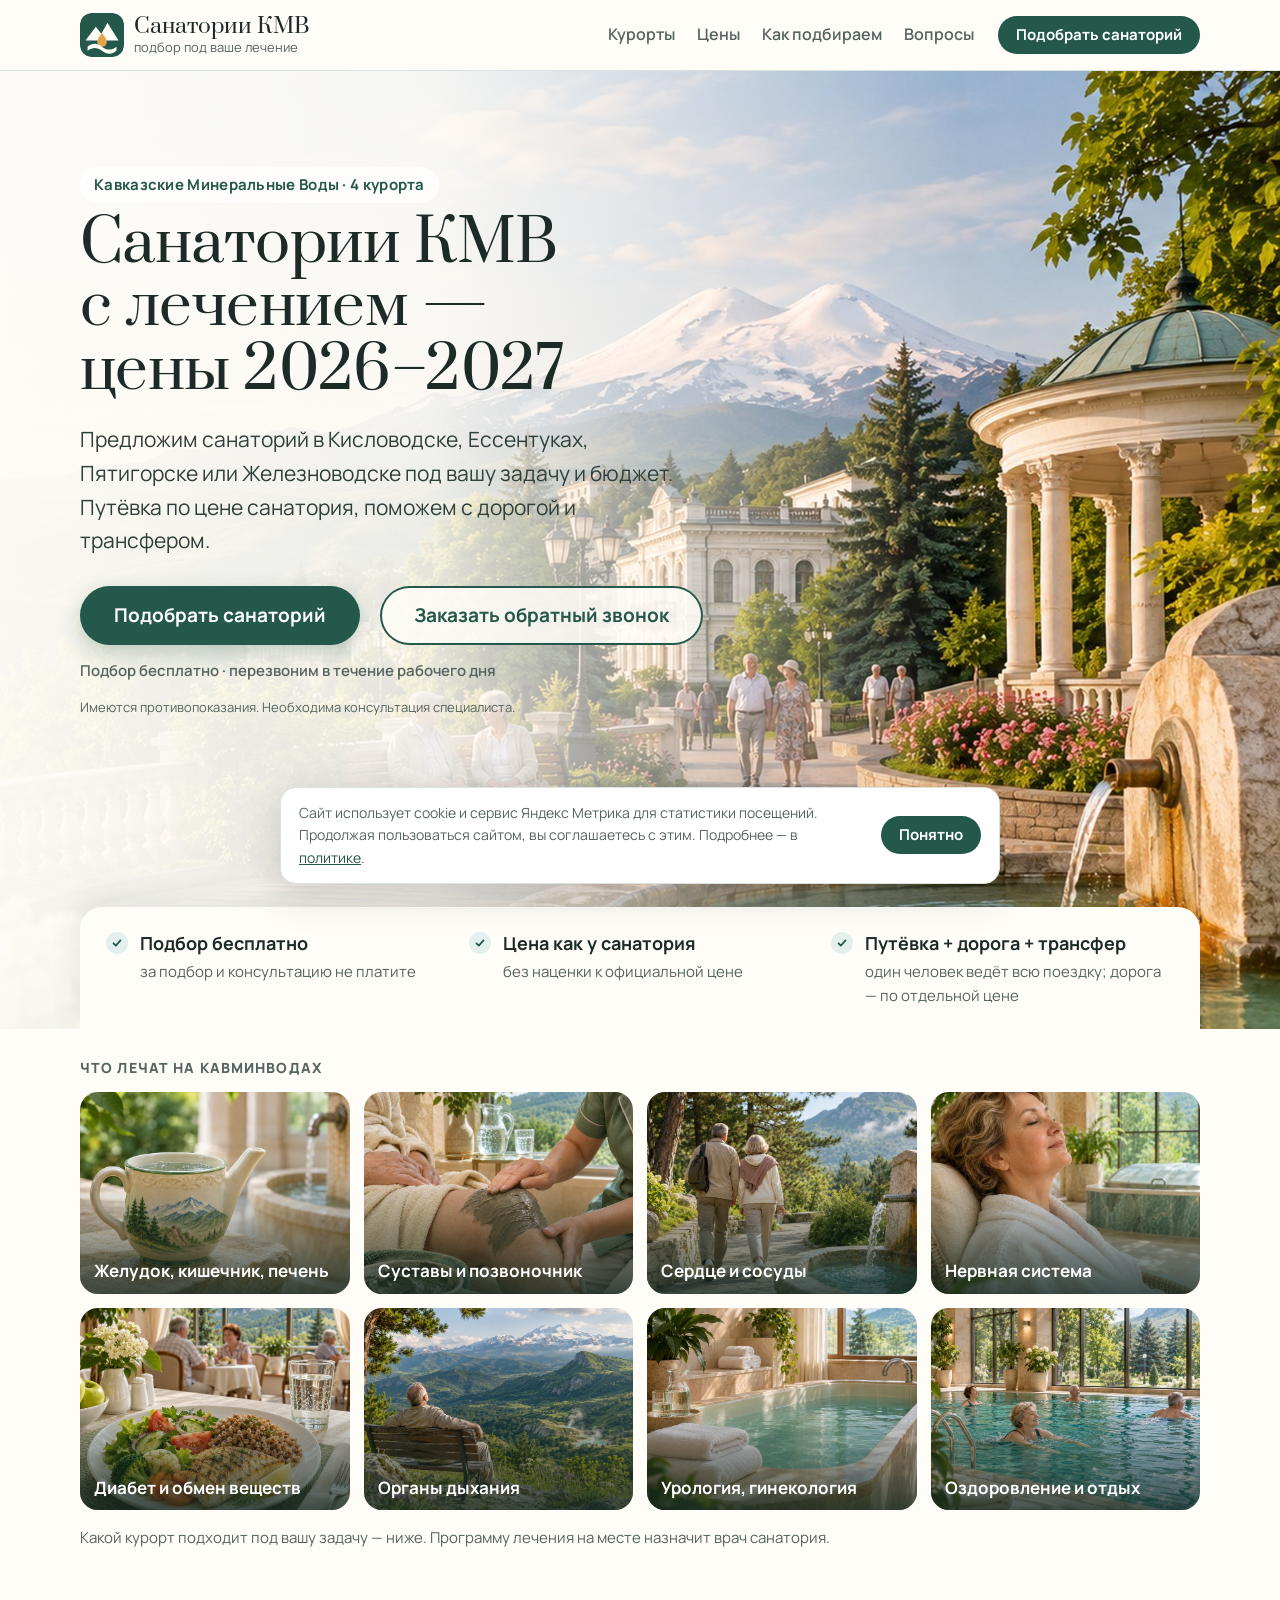
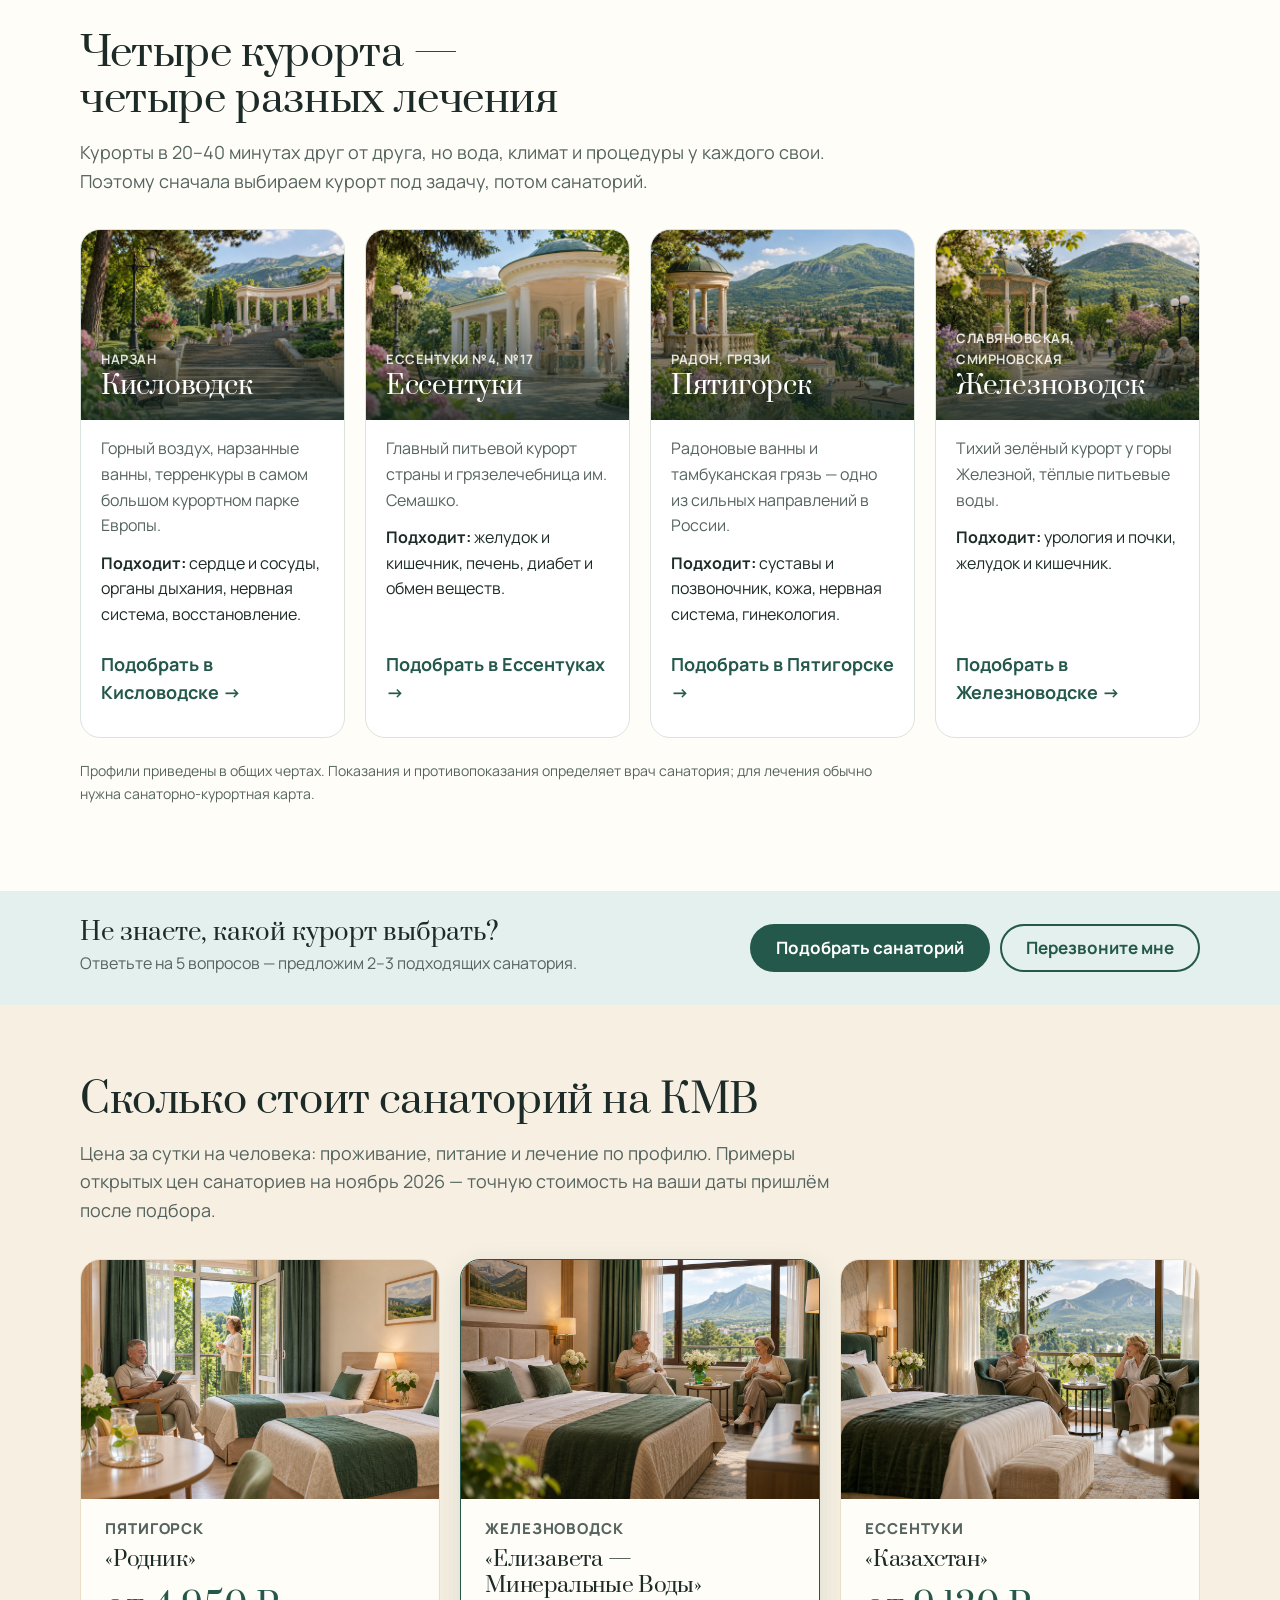
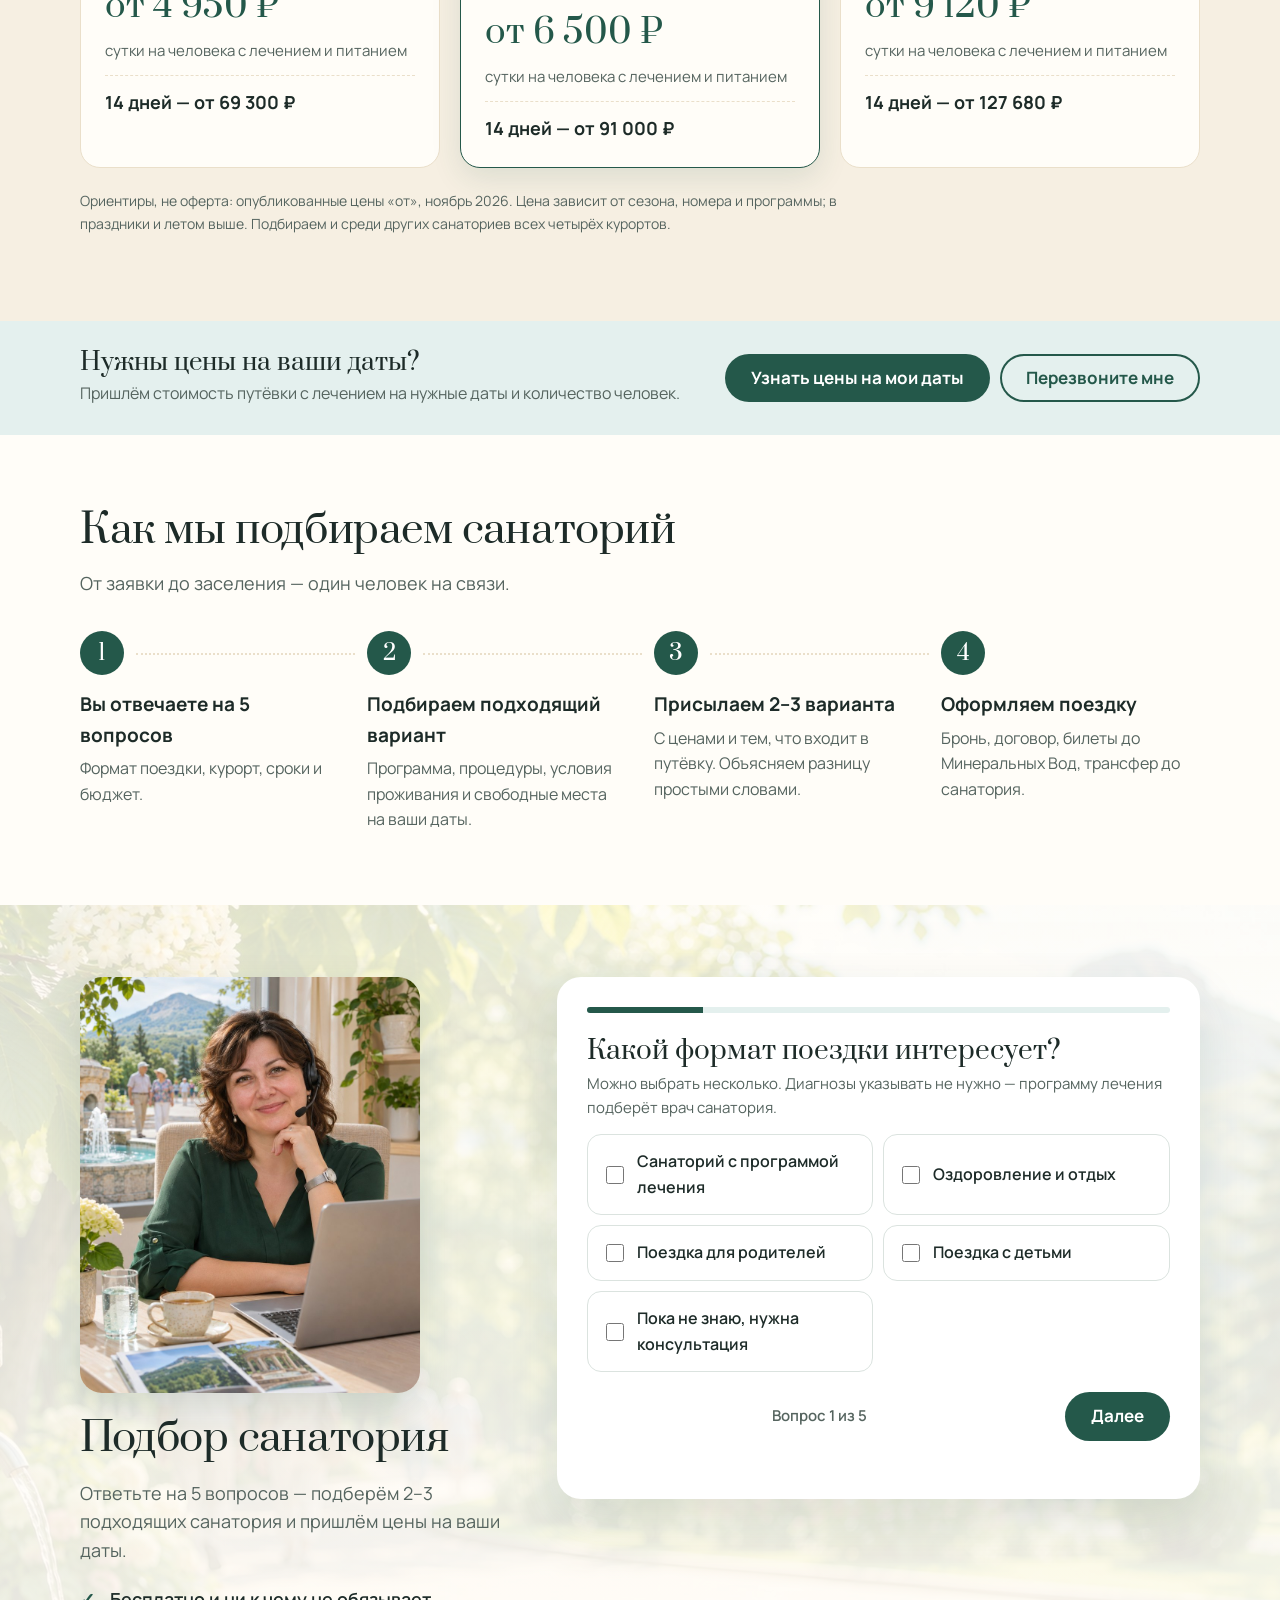
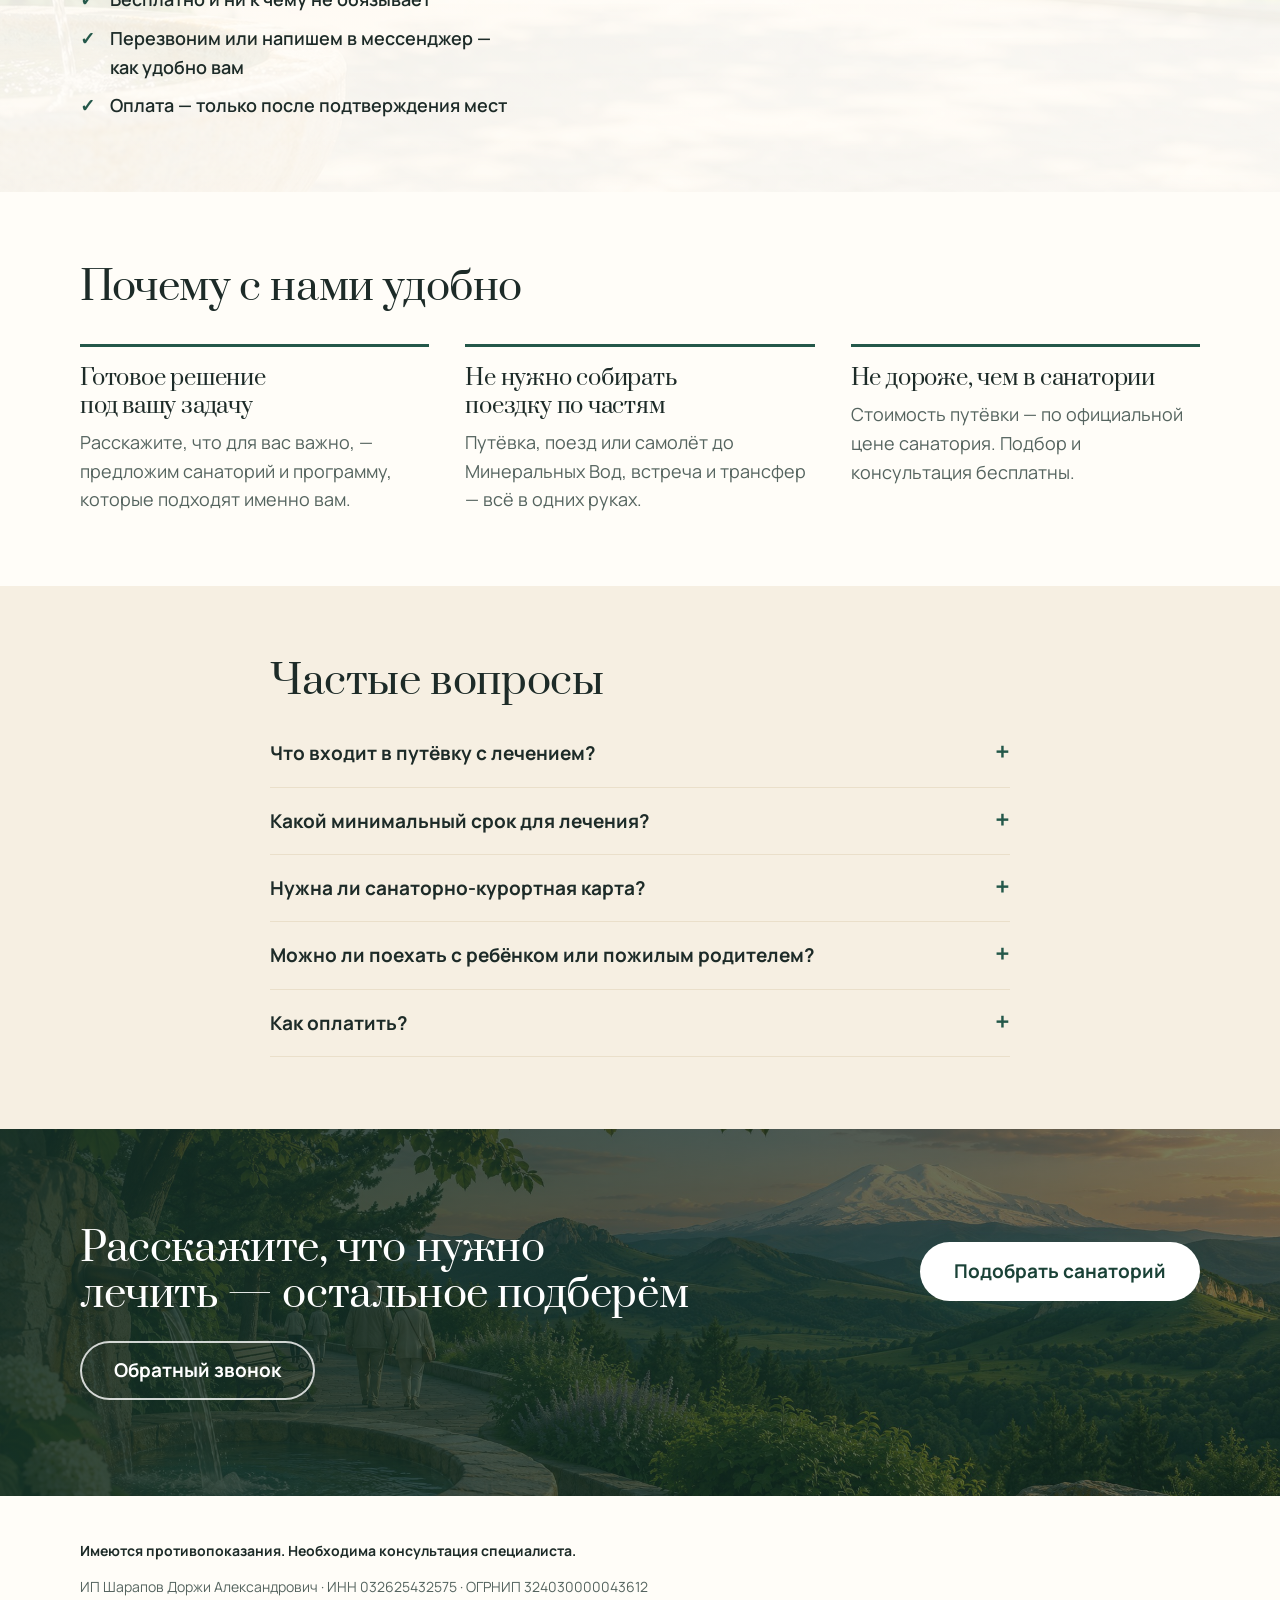
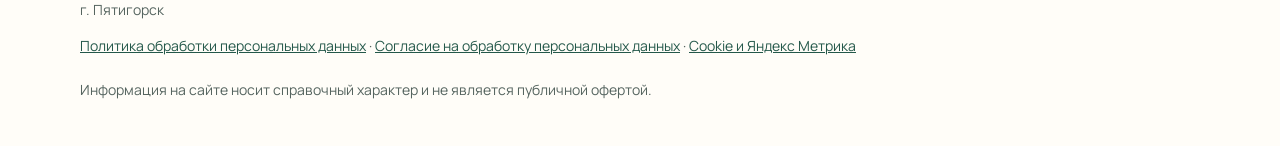
==== index.html @ c79c27c8 "Мобильный первый экран: кнопка видна без прокрутки Co-Authored-By: Claude Opus 5.5 <noreply@anthropi" ====
<!doctype html>
<html lang="ru">
<head>
<meta charset="utf-8">
<meta name="viewport" content="width=device-width,initial-scale=1,viewport-fit=cover">
<title>Санатории КМВ с лечением — цены 2026–2027 | санаториикмв.рф</title>
<meta name="description" content="Санатории Кавказских Минеральных Вод с лечением: Кисловодск, Ессентуки, Пятигорск, Железноводск. Цены 2026–2027, путёвка, дорога и трансфер. Подбор бесплатно.">
<link rel="canonical" href="https://санаториикмв.рф/">
<meta property="og:title" content="Санатории КМВ с лечением — цены 2026–2027">
<meta property="og:description" content="Кисловодск, Ессентуки, Пятигорск, Железноводск. Путёвка, дорога и трансфер.">
<meta property="og:image" content="/img/og.jpg">
<link rel="icon" href="/favicon.ico" sizes="any">
<link rel="icon" href="/brand/icon.svg" type="image/svg+xml">
<link rel="apple-touch-icon" href="/brand/apple-touch-icon.png">
<meta name="theme-color" content="#24584A">
<link rel="preconnect" href="https://fonts.googleapis.com">
<link rel="stylesheet" href="https://fonts.googleapis.com/css2?family=Prata&family=Manrope:wght@400;500;600;700;800&display=swap">
<link rel="stylesheet" href="/style.css?v=10">
</head>
<body data-g="g0">
<header class="top">
  <div class="wrap top-in">
    <a class="logo" href="/"><img src="/brand/icon.svg" alt="" width="44" height="44"><span><b>Санатории КМВ</b><small>подбор под ваше лечение</small></span></a>
    <nav><a href="#resorts">Курорты</a><a href="#prices">Цены</a><a href="#how">Как подбираем</a><a href="#faq">Вопросы</a></nav>
    <div class="top-cta">
            <a class="btn btn-sm" href="#quiz" data-goal="cta_header">Подобрать санаторий</a>
    </div>
  </div>
</header>

<section class="hero">
  <div class="hero-art" aria-hidden="true" style="--hd:url(/img/hero-kmv-desktop.jpg);--hm:url(/img/hero-kmv-mobile.jpg)"></div>
  <div class="wrap hero-in">
    <div class="hero-copy">
      <p class="kicker" id="heroKicker">Кавказские Минеральные Воды · 4 курорта</p>
      <h1 id="heroTitle">Санатории КМВ с лечением — цены 2026–2027</h1>
      <p class="lead" id="heroLead">Предложим санаторий в Кисловодске, Ессентуках, Пятигорске или Железноводске под вашу задачу и бюджет. Путёвка по цене санатория, поможем с дорогой и трансфером.</p>
      <div class="hero-actions">
        <a class="btn btn-lg" href="#quiz" data-goal="cta_hero">Подобрать санаторий</a>
        <button type="button" class="btn ghost btn-lg" data-callback data-goal="cb_hero">Заказать обратный звонок</button>
        <span class="hero-note">Подбор бесплатно · перезвоним в течение рабочего дня</span>
        <span class="hero-warn">Имеются противопоказания. Необходима консультация специалиста.</span>
      </div>
    </div>
    <ul class="promise">
      <li><b>Подбор бесплатно</b><span>за подбор и консультацию не платите</span></li>
      <li><b>Цена как у санатория</b><span>без наценки к официальной цене</span></li>
      <li><b>Путёвка + дорога + трансфер</b><span>один человек ведёт всю поездку; дорога — по отдельной цене</span></li>
    </ul>
  </div>
</section>

<section class="profiles">
  <div class="wrap">
    <p class="eyebrow">Что лечат на Кавминводах</p>
    <div class="tiles">
      <a href="#resorts" class="tile"><img src="/img/treat-gi.jpg" alt="" loading="lazy" width="800" height="800"><span>Желудок, кишечник, печень</span></a>
      <a href="#resorts" class="tile"><img src="/img/treat-joints.jpg" alt="" loading="lazy" width="800" height="800"><span>Суставы и позвоночник</span></a>
      <a href="#resorts" class="tile"><img src="/img/treat-heart.jpg" alt="" loading="lazy" width="800" height="800"><span>Сердце и сосуды</span></a>
      <a href="#resorts" class="tile"><img src="/img/treat-nerves.jpg" alt="" loading="lazy" width="800" height="800"><span>Нервная система</span></a>
      <a href="#resorts" class="tile"><img src="/img/treat-diabetes.jpg" alt="" loading="lazy" width="800" height="800"><span>Диабет и обмен веществ</span></a>
      <a href="#resorts" class="tile"><img src="/img/treat-breath.jpg" alt="" loading="lazy" width="800" height="800"><span>Органы дыхания</span></a>
      <a href="#resorts" class="tile"><img src="/img/treat-uro.jpg" alt="" loading="lazy" width="800" height="800"><span>Урология, гинекология</span></a>
      <a href="#resorts" class="tile"><img src="/img/treat-wellness.jpg" alt="" loading="lazy" width="800" height="800"><span>Оздоровление и отдых</span></a>
    </div>
    <p class="bridge">Какой курорт подходит под вашу задачу — ниже. Программу лечения на месте назначит врач санатория.</p>
  </div>
</section>

<section id="resorts" class="block">
  <div class="wrap">
    <div class="sec-head"><h2>Четыре курорта — четыре разных лечения</h2><p>Курорты в 20–40 минутах друг от друга, но вода, климат и процедуры у каждого свои. Поэтому сначала выбираем курорт под задачу, потом санаторий.</p></div>
    <div class="resorts">
      <article class="resort" data-g="g1">
        <div class="r-top" style="background-image:url(/img/resort-kislovodsk.jpg)"><span class="r-water">Нарзан</span><h3>Кисловодск</h3></div>
        <p>Горный воздух, нарзанные ванны, терренкуры в самом большом курортном парке Европы.</p>
        <p class="r-for"><b>Подходит:</b> сердце и сосуды, органы дыхания, нервная система, восстановление.</p>
        <a href="#quiz" data-resort="Кисловодск" class="r-link">Подобрать в Кисловодске →</a>
      </article>
      <article class="resort" data-g="g2">
        <div class="r-top" style="background-image:url(/img/resort-essentuki.jpg)"><span class="r-water">Ессентуки №4, №17</span><h3>Ессентуки</h3></div>
        <p>Главный питьевой курорт страны и грязелечебница им. Семашко.</p>
        <p class="r-for"><b>Подходит:</b> желудок и кишечник, печень, диабет и обмен веществ.</p>
        <a href="#quiz" data-resort="Ессентуки" class="r-link">Подобрать в Ессентуках →</a>
      </article>
      <article class="resort" data-g="g3">
        <div class="r-top" style="background-image:url(/img/resort-pyatigorsk.jpg)"><span class="r-water">Радон, грязи</span><h3>Пятигорск</h3></div>
        <p>Радоновые ванны и тамбуканская грязь — одно из сильных направлений в России.</p>
        <p class="r-for"><b>Подходит:</b> суставы и позвоночник, кожа, нервная система, гинекология.</p>
        <a href="#quiz" data-resort="Пятигорск" class="r-link">Подобрать в Пятигорске →</a>
      </article>
      <article class="resort" data-g="g3">
        <div class="r-top" style="background-image:url(/img/resort-zheleznovodsk.jpg)"><span class="r-water">Славяновская, Смирновская</span><h3>Железноводск</h3></div>
        <p>Тихий зелёный курорт у горы Железной, тёплые питьевые воды.</p>
        <p class="r-for"><b>Подходит:</b> урология и почки, желудок и кишечник.</p>
        <a href="#quiz" data-resort="Железноводск" class="r-link">Подобрать в Железноводске →</a>
      </article>
    </div>
    <p class="fine">Профили приведены в общих чертах. Показания и противопоказания определяет врач санатория; для лечения обычно нужна санаторно-курортная карта.</p>
  </div>
</section>

<section class="band"><div class="wrap band-in"><div><b>Не знаете, какой курорт выбрать?</b><span>Ответьте на 5 вопросов — предложим 2–3 подходящих санатория.</span></div><div class="band-btns"><a class="btn" href="#quiz" data-goal="cta_resorts">Подобрать санаторий</a><button type="button" class="btn ghost" data-callback data-goal="cta_resorts_cb">Перезвоните мне</button></div></div></section>

<section id="prices" class="block tint">
  <div class="wrap">
    <div class="sec-head"><h2>Сколько стоит санаторий на КМВ</h2><p>Цена за сутки на человека: проживание, питание и лечение по профилю. Примеры открытых цен санаториев на ноябрь 2026 — точную стоимость на ваши даты пришлём после подбора.</p></div>
    <div class="price-grid">
      <div class="price"><img src="/img/price-standard.jpg" alt="" loading="lazy" width="1200" height="800"><span class="p-cls">Пятигорск</span><h3>«Родник»</h3><b>от 4 950 ₽</b><span>сутки на человека с лечением и питанием</span><em>14 дней — от 69 300 ₽</em></div>
      <div class="price hl"><img src="/img/price-comfort.jpg" alt="" loading="lazy" width="1200" height="800"><span class="p-cls">Железноводск</span><h3>«Елизавета — Минеральные Воды»</h3><b>от 6 500 ₽</b><span>сутки на человека с лечением и питанием</span><em>14 дней — от 91 000 ₽</em></div>
      <div class="price"><img src="/img/price-premium.jpg" alt="" loading="lazy" width="1200" height="800"><span class="p-cls">Ессентуки</span><h3>«Казахстан»</h3><b>от 9 120 ₽</b><span>сутки на человека с лечением и питанием</span><em>14 дней — от 127 680 ₽</em></div>
    </div>
    <p class="fine">Ориентиры, не оферта: опубликованные цены «от», ноябрь 2026. Цена зависит от сезона, номера и программы; в праздники и летом выше. Подбираем и среди других санаториев всех четырёх курортов.</p>
  </div>
</section>

<section class="band"><div class="wrap band-in"><div><b>Нужны цены на ваши даты?</b><span>Пришлём стоимость путёвки с лечением на нужные даты и количество человек.</span></div><div class="band-btns"><a class="btn" href="#quiz" data-goal="cta_prices">Узнать цены на мои даты</a><button type="button" class="btn ghost" data-callback data-goal="cta_prices_cb">Перезвоните мне</button></div></div></section>

<section id="how" class="block">
  <div class="wrap">
    <div class="sec-head"><h2>Как мы подбираем санаторий</h2><p>От заявки до заселения — один человек на связи.</p></div>
    <ol class="steps">
      <li><b>Вы отвечаете на 5 вопросов</b><span>Формат поездки, курорт, сроки и бюджет.</span></li>
      <li><b>Подбираем подходящий вариант</b><span>Программа, процедуры, условия проживания и свободные места на ваши даты.</span></li>
      <li><b>Присылаем 2–3 варианта</b><span>С ценами и тем, что входит в путёвку. Объясняем разницу простыми словами.</span></li>
      <li><b>Оформляем поездку</b><span>Бронь, договор, билеты до Минеральных Вод, трансфер до санатория.</span></li>
    </ol>
  </div>
</section>

<section id="quiz" class="block quiz-sec">
  <div class="wrap quiz-wrap">
    <div class="quiz-aside">
      <img class="consult" src="/img/consultant.jpg" alt="" loading="lazy" width="900" height="1100">
      <h2>Подбор санатория</h2>
      <p>Ответьте на 5 вопросов — подберём 2–3 подходящих санатория и пришлём цены на ваши даты.</p>
      <ul class="aside-list">
        <li>Бесплатно и ни к чему не обязывает</li>
        <li>Перезвоним или напишем в мессенджер — как удобно вам</li>
        <li>Оплата — только после подтверждения мест</li>
      </ul>
    </div>
    <form id="q" novalidate>
      <div class="qbar"><span id="qbarFill"></span></div>
      <div class="qstep is-active" data-step="1">
        <p class="qtitle">Какой формат поездки интересует?</p>
        <p class="qhint">Можно выбрать несколько. Диагнозы указывать не нужно — программу лечения подберёт врач санатория.</p>
        <div class="opts">
          <label><input type="checkbox" name="profile" value="Санаторий с программой лечения">Санаторий с программой лечения</label>
          <label><input type="checkbox" name="profile" value="Оздоровление и отдых">Оздоровление и отдых</label>
          <label><input type="checkbox" name="profile" value="Поездка для родителей">Поездка для родителей</label>
          <label><input type="checkbox" name="profile" value="Поездка с детьми">Поездка с детьми</label>
          <label><input type="checkbox" name="profile" value="Нужна консультация">Пока не знаю, нужна консультация</label>
        </div>
      </div>
      <div class="qstep" data-step="2">
        <p class="qtitle">Есть пожелания по курорту?</p>
        <div class="opts">
          <label><input type="radio" name="resort" value="Кисловодск">Кисловодск</label>
          <label><input type="radio" name="resort" value="Ессентуки">Ессентуки</label>
          <label><input type="radio" name="resort" value="Пятигорск">Пятигорск</label>
          <label><input type="radio" name="resort" value="Железноводск">Железноводск</label>
          <label class="wide"><input type="radio" name="resort" value="Не важно">Не важно — подберите по лечению</label>
        </div>
      </div>
      <div class="qstep" data-step="3">
        <p class="qtitle">Когда и на сколько дней?</p>
        <div class="grid2">
          <label class="fld">Месяц заезда<select name="month" id="month">
            <option value="">Выберите</option><option>Декабрь 2026</option><option>Новый год</option><option>Январь 2027</option><option>Февраль 2027</option><option>Март 2027</option><option>Апрель 2027</option><option>Май 2027</option><option>Лето 2027</option><option>Пока не знаю</option></select></label>
          <label class="fld">Длительность<select name="nights" id="nights">
            <option value="">Выберите</option><option>7–9 дней</option><option>10–14 дней</option><option>15–21 день</option><option>Пока не знаю</option></select></label>
        </div>
      </div>
      <div class="qstep" data-step="4">
        <p class="qtitle">Кто едет и какой бюджет?</p>
        <div class="grid2">
          <label class="fld">Взрослых<input type="number" name="adults" id="adults" min="1" value="1" inputmode="numeric"></label>
          <label class="fld">Детей<input type="number" name="children" id="children" min="0" value="0" inputmode="numeric"></label>
        </div>
        <div class="opts">
          <label><input type="radio" name="age" value="до 55">Все до 55 лет</label>
          <label><input type="radio" name="age" value="55+">Есть путешественники 55+</label>
        </div>
        <label class="fld">Бюджет на одного за всю путёвку<select name="budget" id="budget">
          <option value="">Выберите</option><option>до 60 тыс. ₽</option><option>60–100 тыс. ₽</option><option>100–150 тыс. ₽</option><option>больше 150 тыс. ₽</option><option>Не знаю, подскажите</option></select></label>
        <label class="chk"><input type="checkbox" name="need_trip" id="need_trip" value="yes" checked><span>Нужна помощь с дорогой и трансфером</span></label>
      </div>
      <div class="qstep" data-step="5">
        <p class="qtitle">Куда прислать подбор?</p>
        <label class="fld">Как к вам обращаться<input name="name" id="name" autocomplete="name" required></label>
        <label class="fld">Телефон<input name="phone" id="phone" type="tel" autocomplete="tel" value="+7 " required></label>
        <p class="qhint">Как удобнее связаться</p>
        <div class="opts four">
          <label><input type="radio" name="channel" value="Перезвонить" checked>Перезвоните мне</label>
          <label><input type="radio" name="channel" value="WhatsApp">WhatsApp</label>
          <label><input type="radio" name="channel" value="Telegram">Telegram</label>
          <label><input type="radio" name="channel" value="MAX">MAX</label>
        </div>
        <label class="fld">Комментарий, если есть<textarea name="comment" id="comment" rows="2" placeholder="Пожелания, город отправления. Пожалуйста, не указывайте диагнозы"></textarea></label>
        <label class="chk"><input type="checkbox" name="privacy_consent" id="privacy_consent" value="yes" required><span>Согласен на обработку персональных данных на условиях <a href="/consent.html" target="_blank">согласия</a> и <a href="/privacy.html" target="_blank">политики</a></span></label>
      </div>
      <div class="qnav">
        <button type="button" class="btn ghost" id="back" hidden>Назад</button>
        <span class="prog" id="prog">Вопрос 1 из 5</span>
        <button type="button" class="btn" id="next">Далее</button>
        <button type="submit" class="btn" id="send" hidden>Получить подбор</button>
      </div>
      <p class="qstatus" id="qstatus" role="status"></p>
    </form>
    <div class="done" id="done" hidden>
      <h3>Спасибо, заявка принята</h3>
      <p>Подберём санатории и свяжемся с вами в течение рабочего дня.</p>
    </div>
  </div>
</section>

<section class="block">
  <div class="wrap">
    <div class="sec-head"><h2>Почему с нами удобно</h2></div>
    <div class="why">
      <div><h3>Готовое решение под вашу задачу</h3><p>Расскажите, что для вас важно, — предложим санаторий и программу, которые подходят именно вам.</p></div>
      <div><h3>Не нужно собирать поездку по частям</h3><p>Путёвка, поезд или самолёт до Минеральных Вод, встреча и трансфер — всё в одних руках.</p></div>
      <div><h3>Не дороже, чем в санатории</h3><p>Стоимость путёвки — по официальной цене санатория. Подбор и консультация бесплатны.</p></div>
    </div>
  </div>
</section>

<section id="faq" class="block tint">
  <div class="wrap narrow">
    <h2>Частые вопросы</h2>
    <details><summary>Что входит в путёвку с лечением?</summary><p>Обычно проживание, питание и лечение по профилю: консультации врача, процедуры, питьё минеральной воды. Набор процедур зависит от санатория и длительности — при подборе пришлём программу.</p></details>
    <details><summary>Какой минимальный срок для лечения?</summary><p>Врачи рекомендуют от 10–14 дней, чтобы курс дал эффект. Многие санатории продают путёвки с лечением от 7–10 дней.</p></details>
    <details><summary>Нужна ли санаторно-курортная карта?</summary><p>Как правило, да — её оформляют в поликлинике. Если карты нет, во многих санаториях можно пройти обследование на месте за доплату. Уточним под выбранный санаторий.</p></details>
    <details><summary>Можно ли поехать с ребёнком или пожилым родителем?</summary><p>Да. Подберём санаторий, где принимают детей нужного возраста или где удобно людям старшего возраста: лифт, лечение в одном корпусе, близко к парку.</p></details>
    <details><summary>Как оплатить?</summary><p>После выбора санатория подтверждаем места и присылаем договор и счёт. Оплата — только после подтверждения.</p></details>
  </div>
</section>

<section class="cta">
  <div class="wrap cta-in"><h2>Расскажите, что нужно лечить — остальное подберём</h2><a class="btn btn-lg light" href="#quiz" data-goal="cta_bottom">Подобрать санаторий</a><button type="button" class="btn btn-lg ghost-light" data-callback data-goal="cb_bottom">Обратный звонок</button></div>
</section>

<footer class="foot">
  <div class="wrap">
    <p class="warn">Имеются противопоказания. Необходима консультация специалиста.</p>
    <p id="legal">ИП Шарапов Доржи Александрович · ИНН 032625432575 · ОГРНИП 324030000043612<br>г. Пятигорск</p>
    <p><a href="/privacy.html">Политика обработки персональных данных</a> · <a href="/consent.html">Согласие на обработку персональных данных</a> · <a href="/privacy.html#cookie">Cookie и Яндекс Метрика</a></p>
    <p class="fine">Информация на сайте носит справочный характер и не является публичной офертой.</p>
  </div>
</footer>

<div class="cb" id="cb" hidden role="dialog" aria-modal="true" aria-labelledby="cbTitle">
  <form class="cb-box" id="cbForm" novalidate>
    <button type="button" class="cb-x" data-cb-close aria-label="Закрыть">×</button>
    <h3 id="cbTitle">Перезвоним и подберём санаторий</h3>
    <p class="qhint">Оставьте номер — менеджер перезвонит в течение рабочего дня.</p>
    <label class="fld">Как к вам обращаться<input name="name" id="cbName" autocomplete="name" required></label>
    <label class="fld">Телефон<input name="phone" id="cbPhone" type="tel" autocomplete="tel" value="+7 " required></label>
    <label class="fld">Удобное время<select name="time" id="cbTime"><option>Любое</option><option>Утром (9–12)</option><option>Днём (12–17)</option><option>Вечером (17–20)</option></select></label>
    <label class="chk"><input type="checkbox" name="privacy_consent" id="cbConsent" value="yes" required><span>Согласен на обработку персональных данных на условиях <a href="/consent.html" target="_blank">согласия</a> и <a href="/privacy.html" target="_blank">политики</a></span></label>
    <button type="submit" class="btn btn-lg" id="cbSend">Жду звонка</button>
    <p class="qstatus" id="cbStatus" role="status"></p>
    <div class="cb-done" id="cbDone" hidden><h3>Спасибо!</h3><p>Перезвоним в течение рабочего дня.</p></div>
  </form>
</div>
<div class="sticky" id="sticky"><a class="btn" href="#quiz" data-goal="cta_sticky">Подобрать санаторий</a><button type="button" class="btn ghost" data-callback data-goal="cb_sticky" aria-label="Заказать обратный звонок">Перезвоните</button></div>
<div class="ck" id="ck" hidden><p>Сайт использует cookie и сервис Яндекс Метрика для статистики посещений. Продолжая пользоваться сайтом, вы соглашаетесь с этим. Подробнее — в <a href="/privacy.html#cookie">политике</a>.</p><button type="button" class="btn btn-sm" id="ckOk">Понятно</button></div>
<script src="/config.js?v=10"></script>
<script src="/app.js?v=10"></script>
</body>
</html>
---- style.css ----
[hidden]{display:none!important}
/* Курортный парк: хвойно-зелёный, нарзанная вода, тёплый песчаник. Крупный текст для аудитории 50+. */
:root{
  --pine:#24584a; --pine-d:#1a4237; --water:#e4f0ee; --sand:#f6efe2; --sand-d:#eadfca;
  --ink:#1d2b28; --muted:#55645f; --line:#dbe3df; --sun:#e2a64a; --paper:#fffdf8;
  --display:"Prata",Georgia,"Times New Roman",serif; --body:"Manrope",-apple-system,"Segoe UI",Roboto,Arial,sans-serif;
  color-scheme:light;
}
*{box-sizing:border-box}html{scroll-behavior:smooth}
body{margin:0;background:var(--paper);color:var(--ink);font:18px/1.6 var(--body)}
.wrap{max-width:1160px;margin:0 auto;padding-left:max(20px,env(safe-area-inset-left,0px));padding-right:max(20px,env(safe-area-inset-right,0px))}
.narrow{max-width:780px}
h1,h2,h3{font-family:var(--display);font-weight:400;text-wrap:balance;letter-spacing:-.01em}
h1{font-size:clamp(34px,5.2vw,58px);line-height:1.1;margin:.15em 0 .35em}
h2{font-size:clamp(28px,3.6vw,40px);line-height:1.15;margin:0 0 .4em}
h3{font-size:22px;line-height:1.25;margin:0 0 .35em}
a{color:var(--pine)}
.btn{display:inline-flex;align-items:center;justify-content:center;background:var(--pine);color:#fff;border:0;border-radius:999px;padding:14px 26px;font:700 17px/1.2 var(--body);text-decoration:none;cursor:pointer;transition:background .15s,transform .15s}
.btn:hover{background:var(--pine-d)}.btn:active{transform:translateY(1px)}
.btn:focus-visible,a:focus-visible,input:focus-visible,select:focus-visible,textarea:focus-visible{outline:3px solid var(--sun);outline-offset:2px}
.btn-lg{padding:18px 34px;font-size:19px;box-shadow:0 8px 22px rgba(36,88,74,.28)}
.btn-sm{padding:10px 18px;font-size:15px}
.btn.ghost{background:transparent;color:var(--pine);box-shadow:inset 0 0 0 2px var(--pine)}
.btn.light{background:#fff;color:var(--pine-d)}
/* header */
.top{position:sticky;top:env(safe-area-inset-top,0px);background:rgba(255,253,248,.94);backdrop-filter:blur(8px);border-bottom:1px solid var(--line);z-index:20}
.top-in{display:flex;align-items:center;gap:24px;min-height:70px}
.logo{display:flex;align-items:center;gap:10px;text-decoration:none;color:var(--pine)}
.logo svg{width:40px;height:40px;flex:none}
.logo span{display:flex;flex-direction:column;line-height:1.15}.logo b{font-family:var(--display);font-weight:400;font-size:21px;color:var(--ink)}.logo small{font-size:13px;color:var(--muted)}
.top nav{display:flex;gap:22px;margin-left:auto}.top nav a{color:var(--muted);text-decoration:none;font-size:16px;font-weight:600}.top nav a:hover{color:var(--pine)}
.top-cta{display:flex;align-items:center;gap:16px}.top-phone{font-weight:800;color:var(--ink);text-decoration:none;white-space:nowrap}
/* hero */
.hero{position:relative;overflow:hidden;background:var(--sand);padding-block:72px 0}
.hero-art{position:absolute;inset:0;z-index:0}.hero-art svg{width:100%;height:100%;display:block}
.hero-in{position:relative;z-index:1;display:grid;gap:40px}
.hero-copy{max-width:720px;text-shadow:0 1px 0 rgba(255,255,255,.6)}
.kicker{display:inline-block;margin:0;padding:6px 14px;border-radius:999px;background:rgba(255,255,255,.75);color:var(--pine);font-weight:700;font-size:15px;letter-spacing:.02em}
.lead{font-size:21px;color:#2f3f3a;max-width:620px;margin:0 0 28px}
.hero-actions{display:flex;flex-wrap:wrap;align-items:center;gap:14px 20px}
.hero-note{font-size:15px;color:var(--muted);font-weight:600}
.promise{list-style:none;margin:0 0 -1px;padding:22px 26px;display:grid;grid-template-columns:repeat(3,1fr);gap:20px;background:var(--paper);border-radius:22px 22px 0 0;box-shadow:0 -6px 30px rgba(20,60,50,.10);margin-top:230px}
.promise li{display:flex;flex-direction:column;gap:2px;padding-left:34px;position:relative}
.promise li:before{content:"";position:absolute;left:0;top:3px;width:22px;height:22px;border-radius:50%;background:var(--water) url("data:image/svg+xml,%3Csvg xmlns='http://www.w3.org/2000/svg' viewBox='0 0 24 24'%3E%3Cpath d='M6 12.5l4 4 8-9' fill='none' stroke='%2324584a' stroke-width='3' stroke-linecap='round' stroke-linejoin='round'/%3E%3C/svg%3E") center/14px no-repeat}
.promise b{font-size:18px}.promise span{color:var(--muted);font-size:15px}
/* profiles */
.profiles{padding-block:28px 8px}
.eyebrow{margin:0 0 12px;font-size:14px;font-weight:800;letter-spacing:.08em;text-transform:uppercase;color:var(--muted)}
.chips{display:flex;flex-wrap:wrap;gap:10px}
.chips a{padding:10px 18px;border-radius:999px;background:var(--water);color:var(--pine-d);text-decoration:none;font-weight:600;font-size:16px;transition:background .15s}
.chips a:hover{background:#d3e7e3}
/* sections */
.block{padding-block:72px}.tint{background:var(--sand)}
.sec-head{max-width:760px;margin-bottom:34px}.sec-head p{color:var(--muted);margin:0}
.fine{color:var(--muted);font-size:14px;margin-top:22px;max-width:820px}
.resorts{display:grid;grid-template-columns:repeat(4,1fr);gap:20px}
.resort{background:#fff;border:1px solid var(--line);border-radius:20px;overflow:hidden;display:flex;flex-direction:column}
.resort p{margin:0 20px 12px;color:var(--muted);font-size:16px}.resort .r-for{color:var(--ink)}
.r-top{background:linear-gradient(160deg,var(--tone),color-mix(in srgb,var(--tone) 70%,#000));color:#fff;padding:22px 20px 18px;margin-bottom:16px;min-height:118px;display:flex;flex-direction:column;justify-content:flex-end}
.r-top h3{color:#fff;font-size:26px;margin:0}.r-water{font-size:13px;font-weight:700;letter-spacing:.04em;text-transform:uppercase;opacity:.85}
.r-link{margin:auto 20px 20px;font-weight:700;text-decoration:none}
.resort.is-match{border-color:var(--pine);box-shadow:0 0 0 2px var(--pine)}
.price-grid{display:grid;grid-template-columns:repeat(3,1fr);gap:20px}
.price{background:var(--paper);border:1px solid var(--sand-d);border-radius:20px;padding:24px;display:flex;flex-direction:column;gap:6px}
.price.hl{border-color:var(--pine);box-shadow:0 10px 30px rgba(36,88,74,.12)}
.price h3{margin:0;font-size:21px}.p-cls{font-size:13px;font-weight:800;letter-spacing:.06em;text-transform:uppercase;color:var(--muted)}
.price b{font-family:var(--display);font-weight:400;font-size:34px;color:var(--pine);font-variant-numeric:tabular-nums}
.price span{color:var(--muted);font-size:15px}.price em{font-style:normal;font-weight:700;margin-top:6px;padding-top:12px;border-top:1px dashed var(--sand-d)}
.steps{list-style:none;counter-reset:s;margin:0;padding:0;display:grid;grid-template-columns:repeat(4,1fr);gap:28px}
.steps li{counter-increment:s;display:flex;flex-direction:column;gap:6px;position:relative;padding-top:58px}
.steps li:before{content:counter(s);position:absolute;top:0;left:0;width:44px;height:44px;border-radius:50%;background:var(--pine);color:#fff;display:grid;place-items:center;font-family:var(--display);font-size:22px}
.steps li:not(:last-child):after{content:"";position:absolute;top:22px;left:56px;right:-16px;border-top:2px dotted var(--sand-d)}
.steps b{font-size:19px}.steps span{color:var(--muted);font-size:16px}
/* quiz */
.quiz-sec{background:linear-gradient(180deg,var(--water),var(--paper))}
.quiz-wrap{display:grid;grid-template-columns:.8fr 1.2fr;gap:48px;align-items:start}
.quiz-aside p{color:var(--muted)}
.aside-list{list-style:none;padding:0;margin:20px 0 0;display:grid;gap:10px}
.aside-list li{padding-left:30px;position:relative;font-weight:600}.aside-list li:before{content:"✓";position:absolute;left:0;color:var(--pine);font-weight:800}
form#q,.done{background:#fff;border-radius:24px;padding:30px;box-shadow:0 20px 50px rgba(20,60,50,.12);min-width:0}
.qbar{height:6px;border-radius:6px;background:var(--water);margin-bottom:22px;overflow:hidden}.qbar span{display:block;height:100%;width:20%;background:var(--pine);transition:width .3s}
.qstep{display:none}.qstep.is-active{display:block}
.qtitle{font-family:var(--display);font-size:26px;line-height:1.2;margin:0 0 6px}
.qhint{color:var(--muted);font-size:15px;margin:0 0 14px}
.opts{display:grid;grid-template-columns:1fr 1fr;gap:10px;margin-bottom:14px}.opts.four{grid-template-columns:repeat(4,1fr)}
.opts label{border:1.5px solid var(--line);border-radius:14px;padding:14px;display:flex;gap:10px;align-items:center;cursor:pointer;font-size:16px;font-weight:600;transition:border-color .15s,background .15s}
.opts label:hover{border-color:#b9cbc5}
.opts label:has(input:checked){border-color:var(--pine);background:var(--water)}
.opts .wide{grid-column:1/-1}
.opts input{accent-color:var(--pine);width:18px;height:18px;flex:none}
.fld{display:block;margin:0 0 14px;font-size:15px;font-weight:600;color:var(--muted)}
.fld input,.fld select,.fld textarea{display:block;width:100%;margin-top:6px;padding:14px;border:1.5px solid var(--line);border-radius:12px;font:500 17px var(--body);color:var(--ink);background:#fff}
.grid2{display:grid;grid-template-columns:1fr 1fr;gap:12px}
.chk{display:flex;gap:10px;align-items:flex-start;font-size:15px;margin:10px 0}.chk input{accent-color:var(--pine);width:18px;height:18px;margin-top:3px}
.qnav{display:flex;align-items:center;gap:12px;margin-top:20px}.prog{margin:0 auto;color:var(--muted);font-size:15px;font-weight:600}
.qstatus{color:#a3311f;min-height:1.2em;font-size:15px;margin:10px 0 0}.has-error input{border-color:#a3311f}
.done h3{font-size:28px}
/* why */
.why{display:grid;grid-template-columns:repeat(3,1fr);gap:36px}.why div{border-top:3px solid var(--pine);padding-top:18px}.why p{color:var(--muted);margin:0}
details{border-bottom:1px solid var(--sand-d);padding-block:18px}summary{cursor:pointer;font-weight:700;font-size:19px;list-style:none;display:flex;justify-content:space-between;gap:16px}
summary::-webkit-details-marker{display:none}summary:after{content:"+";color:var(--pine);font-size:26px;line-height:1}details[open] summary:after{content:"−"}
details p{color:var(--muted);margin:10px 0 0}
.cta{background:var(--pine);color:#fff;padding-block:64px}
.cta-in{display:flex;flex-wrap:wrap;align-items:center;justify-content:space-between;gap:24px}.cta h2{color:#fff;margin:0;max-width:640px}
.foot{padding-block:30px;color:var(--muted);font-size:14px;background:var(--paper)}
@media(max-width:980px){.resorts,.steps{grid-template-columns:1fr 1fr}.steps li:after{display:none}.quiz-wrap{grid-template-columns:1fr;gap:20px}.top nav{display:none}.top-cta{margin-left:auto}}
@media(max-width:720px){body{font-size:17px}.hero{padding-block:40px 0}.promise{grid-template-columns:1fr;margin-top:170px;gap:14px}.price-grid,.why{grid-template-columns:1fr}.opts.four{grid-template-columns:1fr 1fr}.logo small{display:none}.top-phone{display:none}form#q,.done{padding:22px}}
@media(max-width:480px){.resorts,.steps,.opts,.grid2{grid-template-columns:1fr}.btn-lg{width:100%}}
@media(prefers-reduced-motion:reduce){html{scroll-behavior:auto}*{transition:none!important}}

/* ===== Фото (images-v1) ===== */
.logo img{width:44px;height:44px;border-radius:12px;flex:none}
.hero{background:#2a4f45}
.hero-art{background:url(/img/hero-kmv-desktop.jpg) center right/cover no-repeat}
.hero-art:after{content:"";position:absolute;inset:0;background:linear-gradient(90deg,rgba(255,253,248,.96) 0%,rgba(255,253,248,.88) 34%,rgba(255,253,248,.35) 58%,rgba(255,253,248,0) 75%)}
body[data-g="g1"] .hero-art{background-image:url(/img/hero-kislovodsk-desktop.jpg)}
body[data-g="g2"] .hero-art{background-image:url(/img/hero-essentuki-desktop.jpg)}
.hero{padding-block:96px 0}.hero-copy{text-shadow:none}
.promise{margin-top:150px}
.tiles{display:grid;grid-template-columns:repeat(4,1fr);gap:14px}
.tile{position:relative;display:block;border-radius:18px;overflow:hidden;aspect-ratio:4/3;max-width:100%;text-decoration:none}
.tile img{width:100%;height:100%;object-fit:cover;display:block;transition:transform .4s}
.tile:after{content:"";position:absolute;inset:0;background:linear-gradient(180deg,rgba(0,0,0,0) 45%,rgba(18,40,34,.78))}
.tile span{position:absolute;left:14px;right:14px;bottom:12px;z-index:1;color:#fff;font-weight:700;font-size:17px;line-height:1.25}
.tile:hover img{transform:scale(1.04)}
.r-top{position:relative;background-size:cover;background-position:center;min-height:190px}
.r-top:before{content:"";position:absolute;inset:0;background:linear-gradient(180deg,rgba(0,0,0,0) 30%,rgba(16,36,30,.8))}
.r-top>*{position:relative}
.price{padding:0 0 24px;overflow:hidden}.price>*:not(img){margin-inline:24px}
.price img{width:100%;aspect-ratio:3/2;object-fit:cover;display:block;margin-bottom:12px}
.consult{width:100%;max-width:340px;aspect-ratio:9/11;object-fit:cover;border-radius:22px;display:block;margin-bottom:22px;box-shadow:0 16px 40px rgba(20,60,50,.15)}
.quiz-sec{background:linear-gradient(rgba(255,253,248,.82),rgba(255,253,248,.92)),url(/img/quiz-bg.jpg) center/cover}
.cta{background:linear-gradient(90deg,rgba(20,48,40,.88),rgba(20,48,40,.55)),url(/img/cta-bg.jpg) center/cover;padding-block:96px}
@media(max-width:980px){.tiles{grid-template-columns:repeat(2,1fr)}.consult{max-width:260px}}
@media(max-width:720px){
  .hero{padding-block:0}
  .hero-art{position:relative;height:300px;background-image:url(/img/hero-kmv-mobile.jpg);background-position:center 30%}
  body[data-g="g1"] .hero-art{background-image:url(/img/hero-kislovodsk-mobile.jpg)}
  body[data-g="g2"] .hero-art{background-image:url(/img/hero-essentuki-mobile.jpg)}
  .hero-art:after{background:linear-gradient(180deg,rgba(255,253,248,0) 55%,var(--paper))}
  .hero{background:var(--paper)}.hero-in{padding-top:8px}
  .promise{margin-top:28px;border-radius:18px;box-shadow:none;border:1px solid var(--line);margin-bottom:8px}
}

/* Обратный звонок */
.btn.ghost-light{background:transparent;color:#fff;box-shadow:inset 0 0 0 2px rgba(255,255,255,.8)}
.hero-actions .btn.ghost{background:rgba(255,253,248,.85)}
.cb{position:fixed;inset:0;z-index:50;background:rgba(16,36,30,.55);display:grid;place-items:center;padding:max(16px,env(safe-area-inset-top,0px)) max(16px,env(safe-area-inset-right,0px)) max(16px,env(safe-area-inset-bottom,0px)) max(16px,env(safe-area-inset-left,0px))}
.cb-box{position:relative;background:#fff;border-radius:24px;padding:30px;width:100%;max-width:440px;box-shadow:0 30px 70px rgba(0,0,0,.25)}
.cb-box h3{font-size:26px;margin:0 0 6px}.cb-box .btn{width:100%;margin-top:6px}
.cb-x{position:absolute;top:10px;right:14px;border:0;background:none;font-size:32px;line-height:1;color:var(--muted);cursor:pointer}

/* Юридические элементы */
.hero-warn{flex-basis:100%;font-size:13px;color:var(--muted)}
.warn{font-weight:700;color:var(--ink)}
.ck{position:fixed;left:max(16px,env(safe-area-inset-left,0px));right:max(16px,env(safe-area-inset-right,0px));bottom:calc(16px + env(safe-area-inset-bottom,0px));z-index:60;max-width:720px;margin:0 auto;background:#fff;border:1px solid var(--line);border-radius:16px;box-shadow:0 12px 40px rgba(0,0,0,.15);padding:14px 18px;display:flex;gap:16px;align-items:center}
.ck p{margin:0;font-size:14px;color:var(--muted)}
@media(max-width:560px){.ck{flex-direction:column;align-items:stretch}}
.doc{max-width:820px;margin:0 auto;padding-block:48px}.doc h1{font-size:34px}.doc h2{font-size:24px;margin-top:1.4em}.doc p,.doc li{color:#33433f}

/* Мобильная доводка */
.r-link{padding-block:10px;display:inline-block}
@media(max-width:720px){
  .consult{width:88px;height:88px;aspect-ratio:auto;border-radius:50%;object-position:50% 20%;margin-bottom:14px;box-shadow:none}
  .price img{aspect-ratio:16/9}
  .r-top{min-height:150px}
  .steps{gap:22px}.steps li{padding-top:0;padding-left:58px;min-height:44px}.steps li:before{top:0}
  .top-in .btn-sm{padding:9px 14px;font-size:14px}
  .logo b{font-size:19px}
}
.price img,.consult,.tile img{height:auto}
.tile img{height:100%}
@media(max-width:720px){.consult{height:88px}}
.opts{grid-template-columns:repeat(2,minmax(0,1fr))}.opts.four{grid-template-columns:repeat(4,minmax(0,1fr))}.opts label{min-width:0;overflow-wrap:anywhere}
@media(max-width:720px){.opts.four{grid-template-columns:repeat(2,minmax(0,1fr))}.opts label{padding:12px 10px;font-size:15px;gap:8px}}
@media(max-width:480px){.opts{grid-template-columns:minmax(0,1fr)}.opts.four{grid-template-columns:repeat(2,minmax(0,1fr))}}

/* Связки и дополнительные CTA */
.bridge{margin:16px 0 0;color:var(--muted);font-size:15px}
.band{background:var(--water);padding-block:28px}
.band-in{display:flex;flex-wrap:wrap;align-items:center;justify-content:space-between;gap:16px 28px}
.band-in b{display:block;font-family:var(--display);font-weight:400;font-size:24px;line-height:1.2}
.band-in span{color:var(--muted);font-size:16px}
.band-btns{display:flex;flex-wrap:wrap;gap:10px}
.sticky{display:none}
@media(max-width:720px){
  .band-btns{width:100%}.band-btns .btn{flex:1 1 auto}
  .sticky{display:flex;gap:8px;position:fixed;left:0;right:0;bottom:0;z-index:40;padding:10px max(12px,env(safe-area-inset-right,0px)) calc(10px + env(safe-area-inset-bottom,0px)) max(12px,env(safe-area-inset-left,0px));background:rgba(255,253,248,.96);border-top:1px solid var(--line);transform:translateY(110%);transition:transform .25s}
  .sticky.on{transform:none}.sticky .btn{flex:1;padding:12px 10px;font-size:15px}.sticky .ghost{flex:0 0 auto}
  body{padding-bottom:72px}
  .ck{bottom:calc(84px + env(safe-area-inset-bottom,0px))}
}
.hero-art{background-image:var(--hd,url(/img/hero-kmv-desktop.jpg))}
@media(max-width:720px){.hero-art{background-image:var(--hm,url(/img/hero-kmv-mobile.jpg))!important}}
/* Первый экран на телефоне: кнопка видна без прокрутки */
@media(max-width:720px){
  .hero-art{height:190px}
  h1{font-size:28px;line-height:1.12;margin:.15em 0 .3em}
  .kicker{font-size:13px;padding:4px 10px}
  .lead{font-size:16px;line-height:1.45;margin-bottom:16px}
  .hero-actions{gap:10px}.hero-actions .btn-lg{padding:15px 22px;font-size:17px}
}
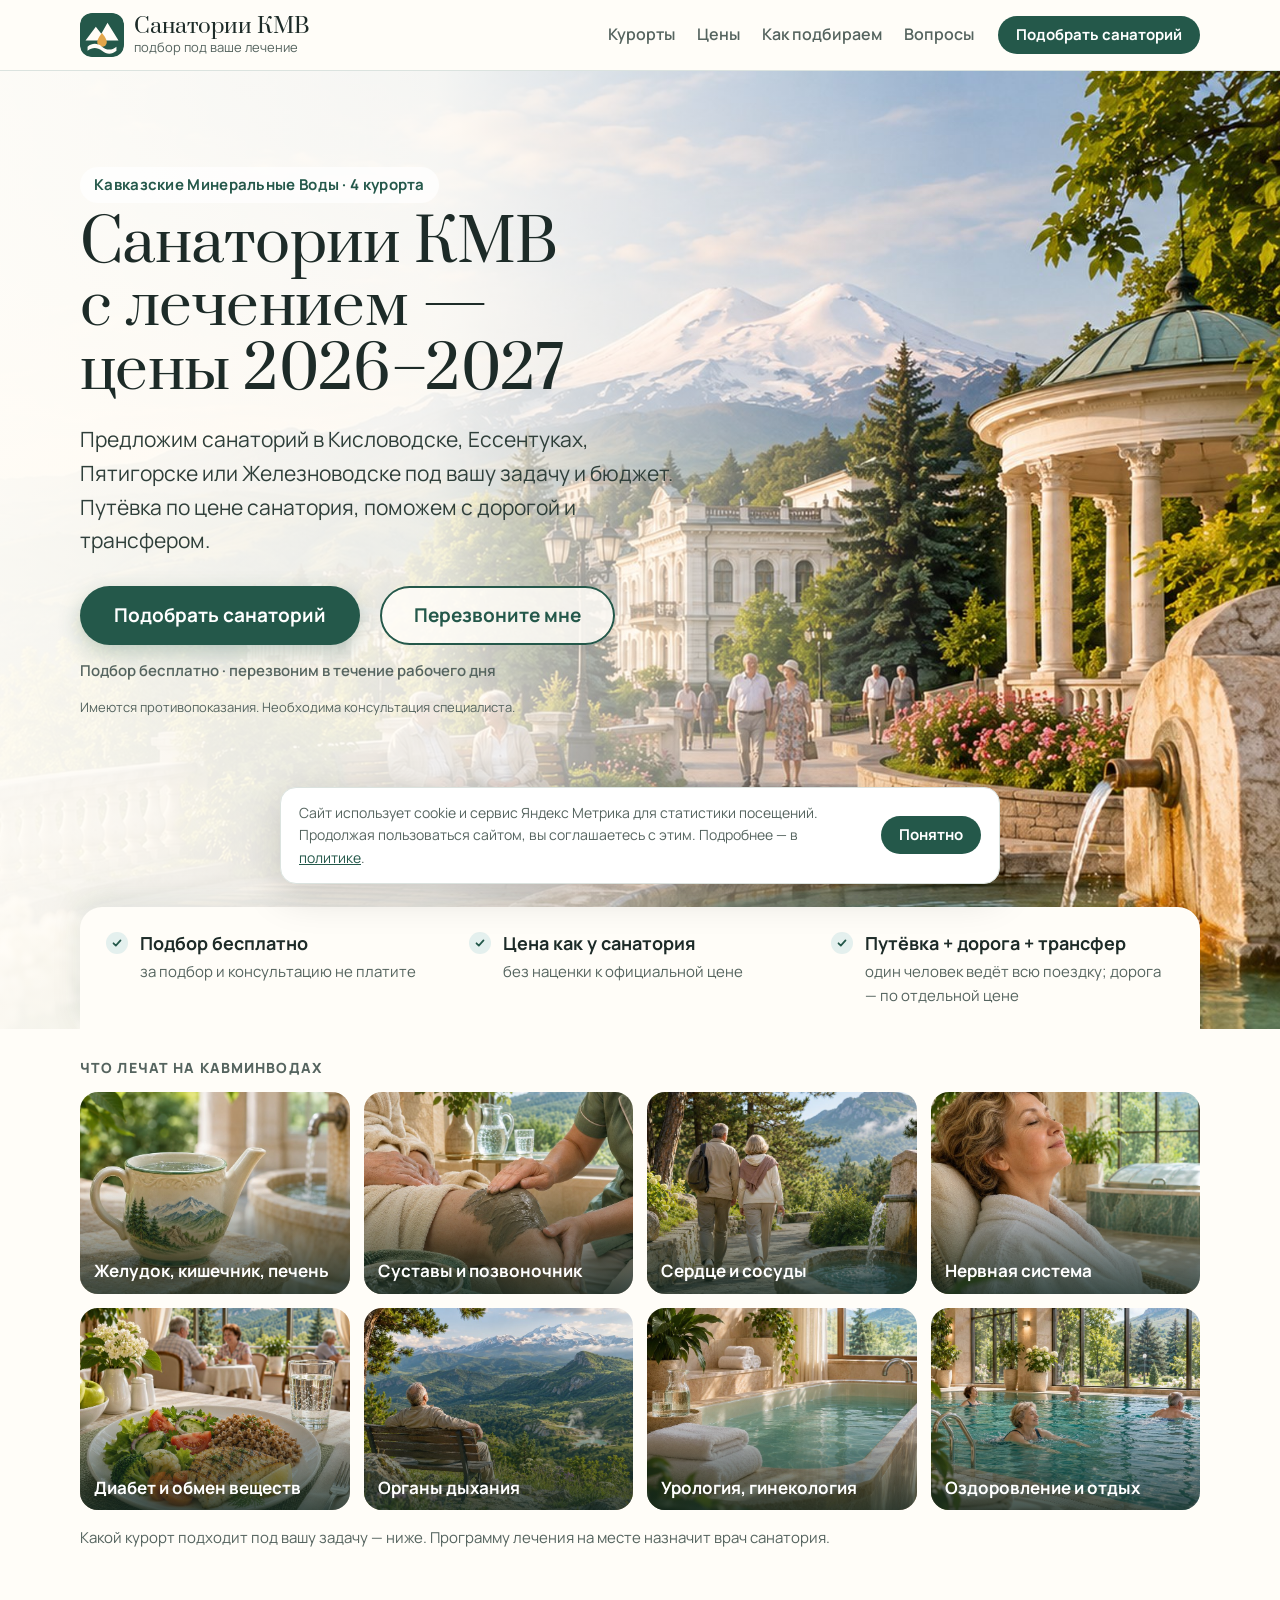
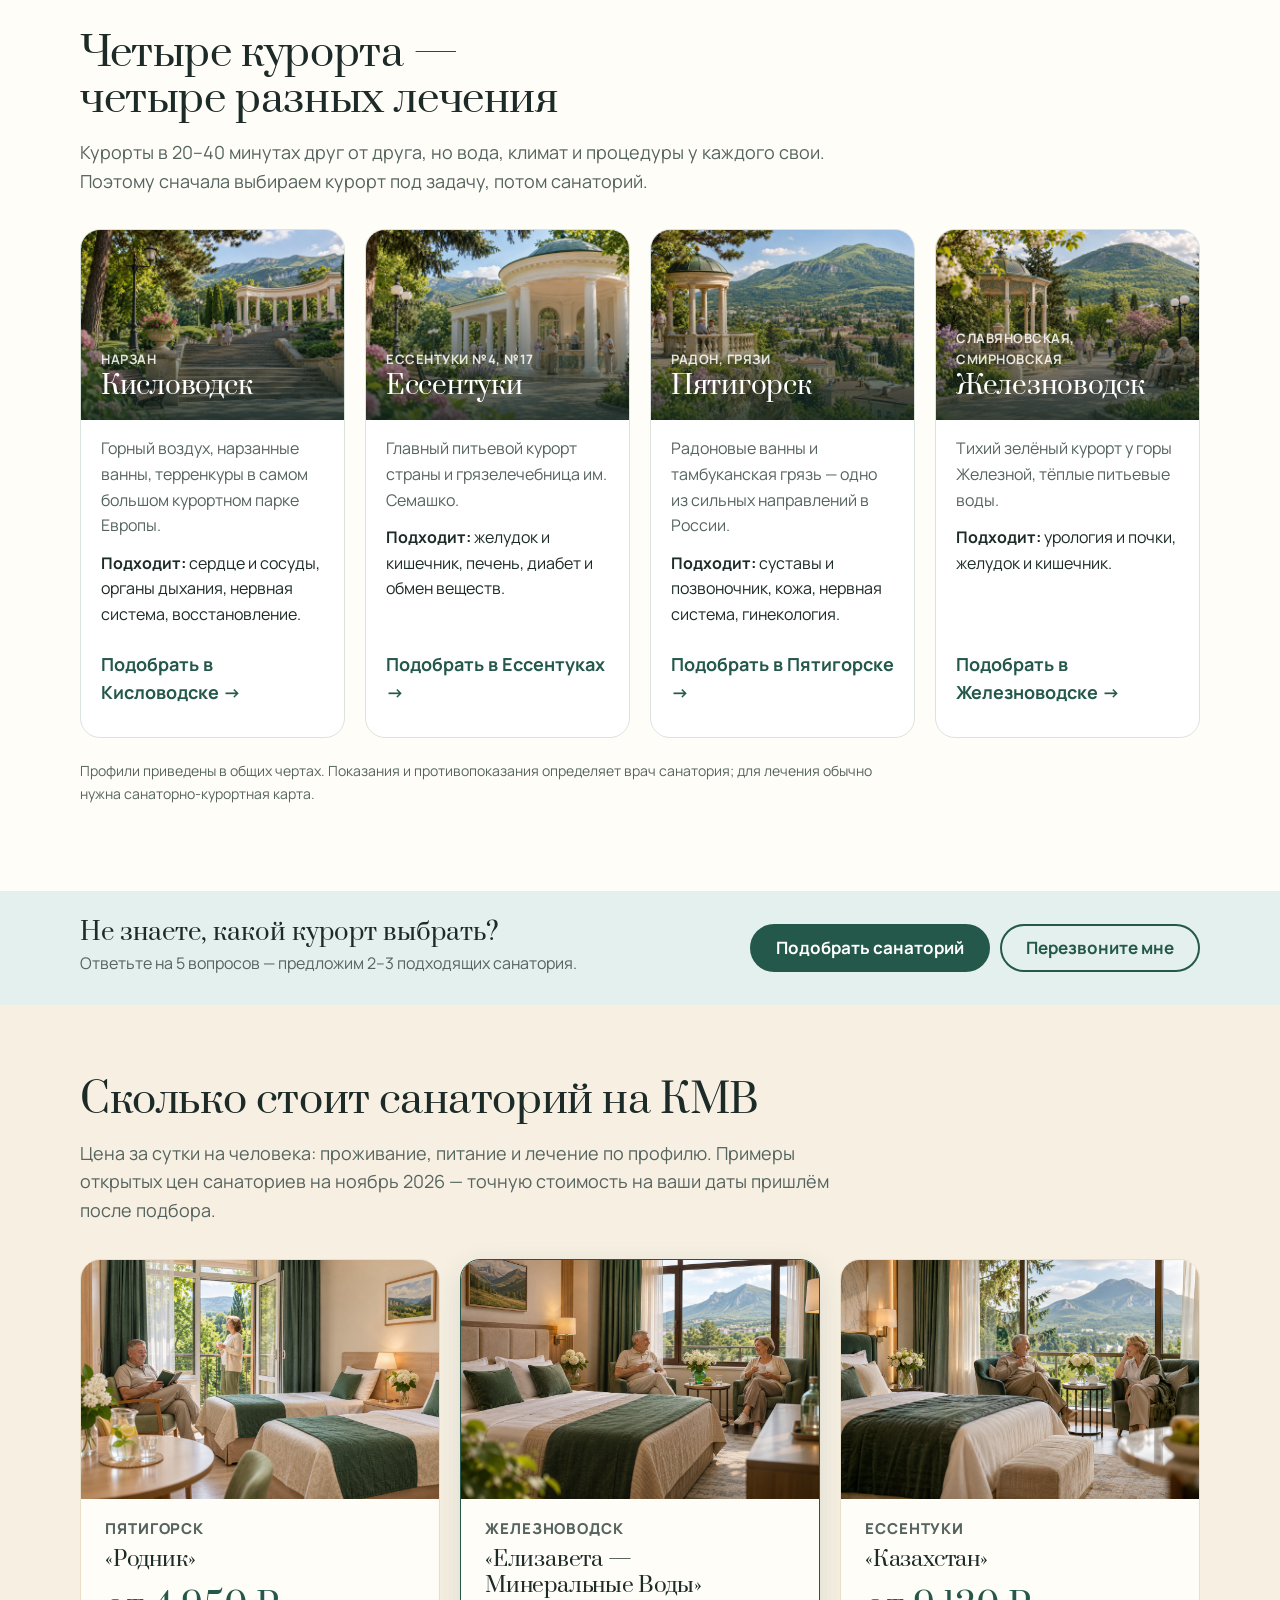
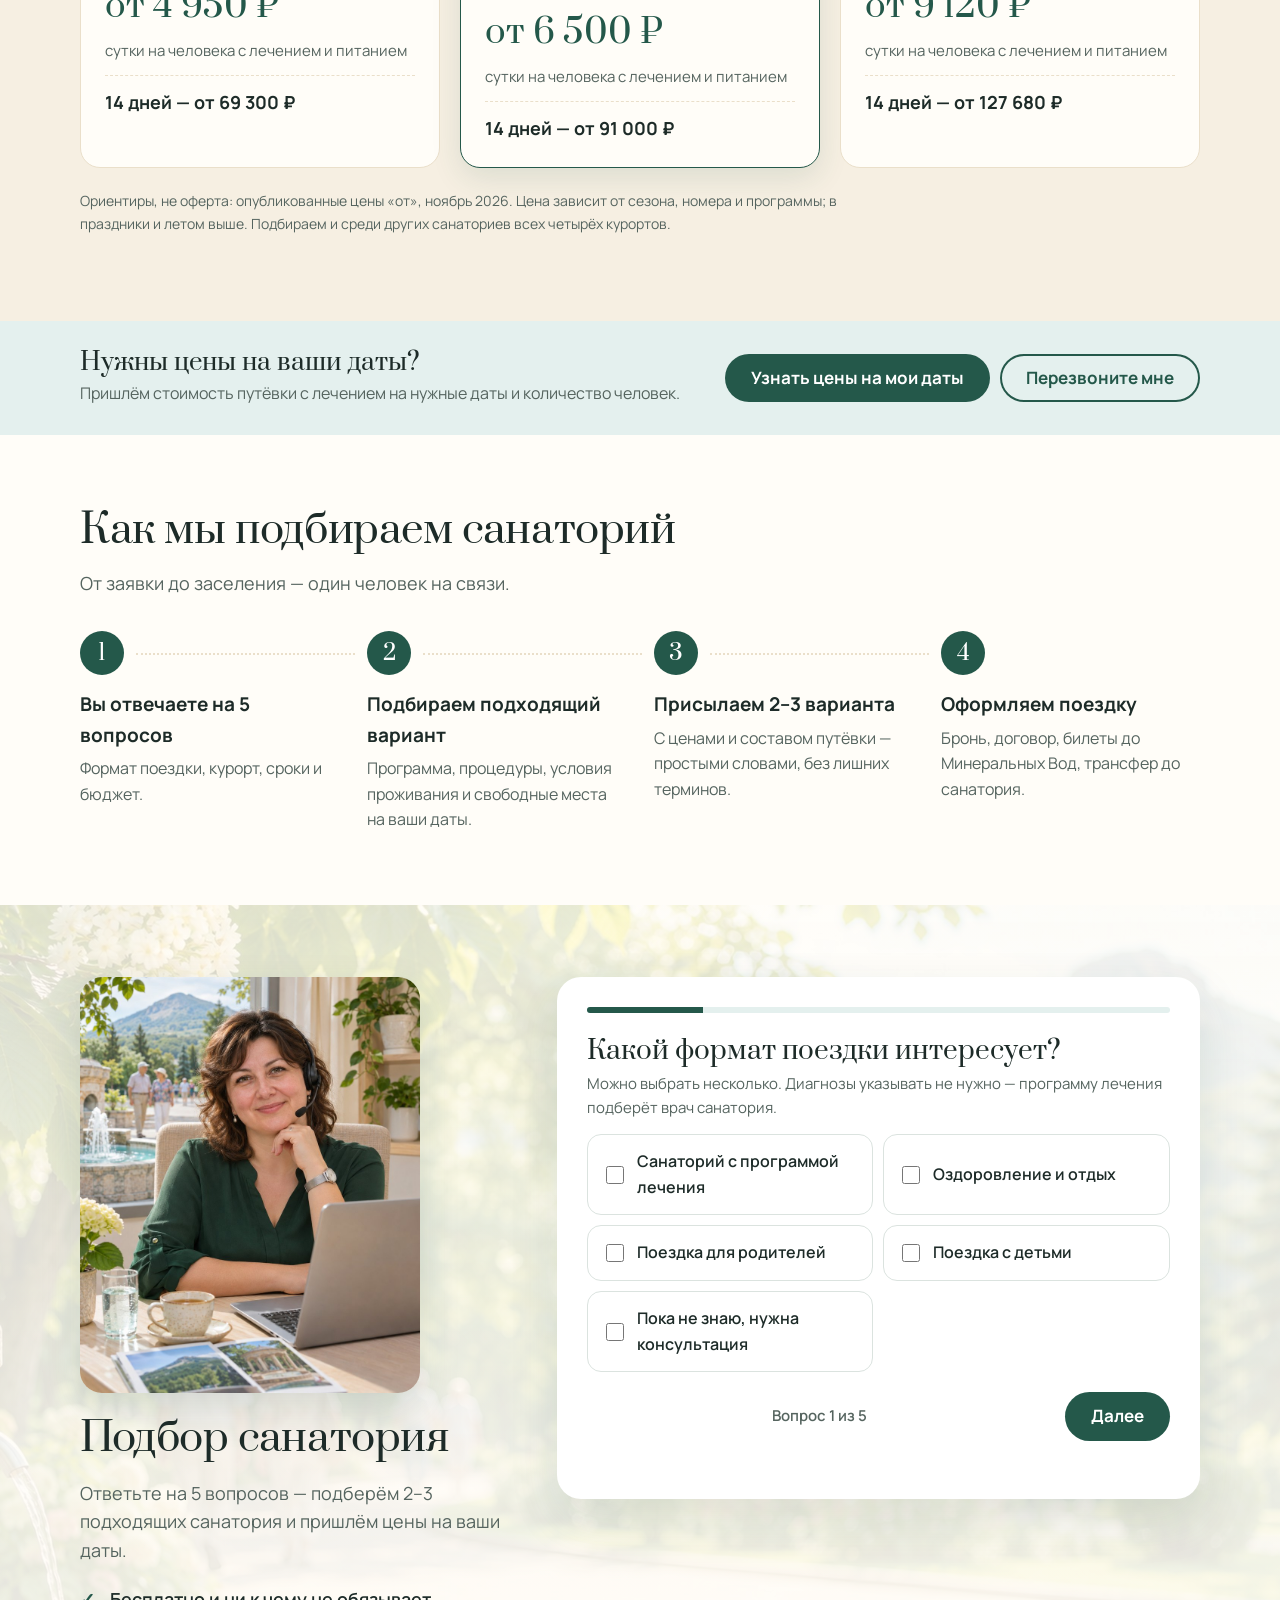
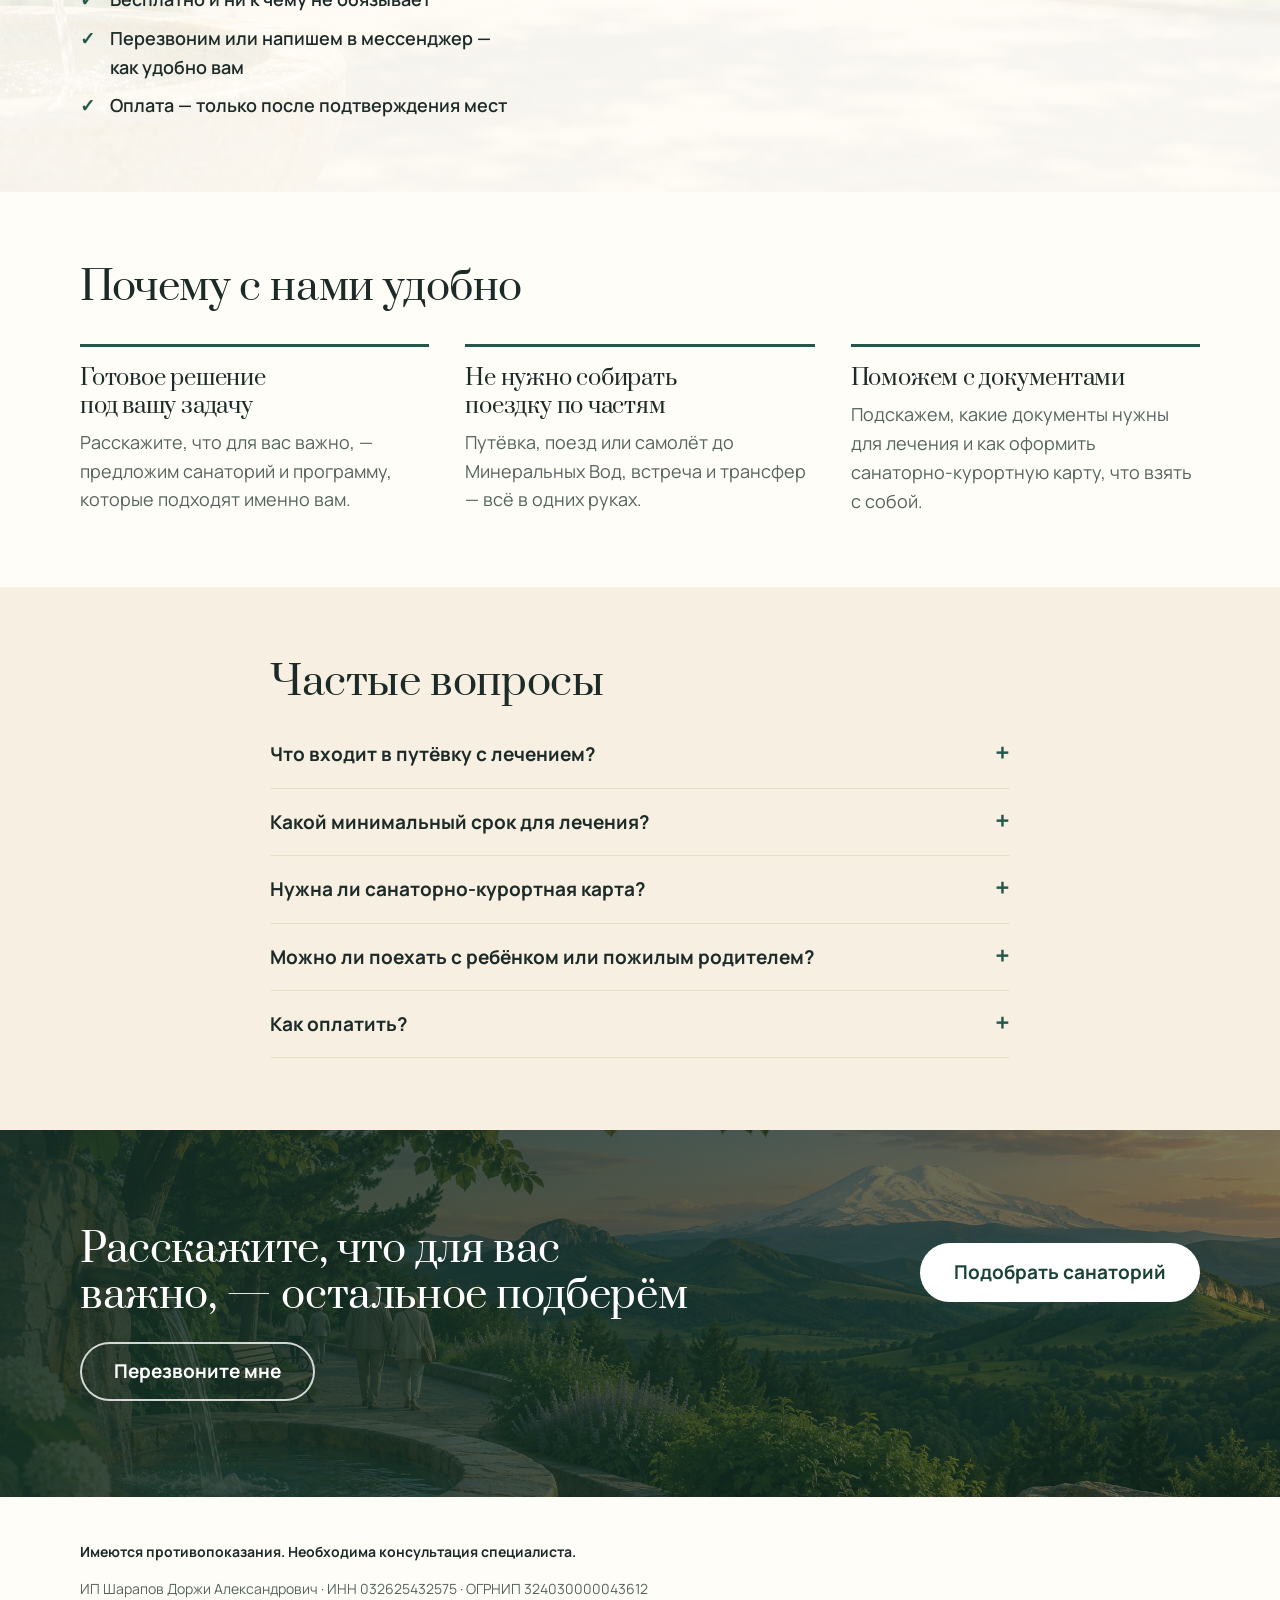
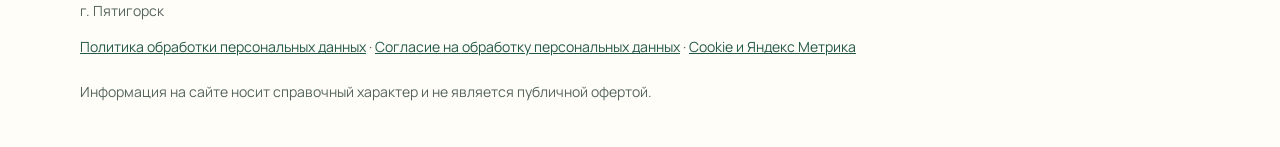
==== commit f680a9e9: "Правки по iPhone: единые подписи кнопок, опрос без переносов, тексты без противоречий Co-Authored-By" ====
--- a/index.html
+++ b/index.html
@@ -15,7 +15,7 @@
 <meta name="theme-color" content="#24584A">
 <link rel="preconnect" href="https://fonts.googleapis.com">
 <link rel="stylesheet" href="https://fonts.googleapis.com/css2?family=Prata&family=Manrope:wght@400;500;600;700;800&display=swap">
-<link rel="stylesheet" href="/style.css?v=10">
+<link rel="stylesheet" href="/style.css?v=11">
 </head>
 <body data-g="g0">
 <header class="top">
@@ -37,7 +37,7 @@
       <p class="lead" id="heroLead">Предложим санаторий в Кисловодске, Ессентуках, Пятигорске или Железноводске под вашу задачу и бюджет. Путёвка по цене санатория, поможем с дорогой и трансфером.</p>
       <div class="hero-actions">
         <a class="btn btn-lg" href="#quiz" data-goal="cta_hero">Подобрать санаторий</a>
-        <button type="button" class="btn ghost btn-lg" data-callback data-goal="cb_hero">Заказать обратный звонок</button>
+        <button type="button" class="btn ghost btn-lg" data-callback data-goal="cb_hero">Перезвоните мне</button>
         <span class="hero-note">Подбор бесплатно · перезвоним в течение рабочего дня</span>
         <span class="hero-warn">Имеются противопоказания. Необходима консультация специалиста.</span>
       </div>
@@ -122,7 +122,7 @@
     <ol class="steps">
       <li><b>Вы отвечаете на 5 вопросов</b><span>Формат поездки, курорт, сроки и бюджет.</span></li>
       <li><b>Подбираем подходящий вариант</b><span>Программа, процедуры, условия проживания и свободные места на ваши даты.</span></li>
-      <li><b>Присылаем 2–3 варианта</b><span>С ценами и тем, что входит в путёвку. Объясняем разницу простыми словами.</span></li>
+      <li><b>Присылаем 2–3 варианта</b><span>С ценами и составом путёвки — простыми словами, без лишних терминов.</span></li>
       <li><b>Оформляем поездку</b><span>Бронь, договор, билеты до Минеральных Вод, трансфер до санатория.</span></li>
     </ol>
   </div>
@@ -192,12 +192,12 @@
         <label class="fld">Телефон<input name="phone" id="phone" type="tel" autocomplete="tel" value="+7 " required></label>
         <p class="qhint">Как удобнее связаться</p>
         <div class="opts four">
-          <label><input type="radio" name="channel" value="Перезвонить" checked>Перезвоните мне</label>
+          <label><input type="radio" name="channel" value="Перезвонить" checked>Звонок</label>
           <label><input type="radio" name="channel" value="WhatsApp">WhatsApp</label>
           <label><input type="radio" name="channel" value="Telegram">Telegram</label>
           <label><input type="radio" name="channel" value="MAX">MAX</label>
         </div>
-        <label class="fld">Комментарий, если есть<textarea name="comment" id="comment" rows="2" placeholder="Пожелания, город отправления. Пожалуйста, не указывайте диагнозы"></textarea></label>
+        <label class="fld">Комментарий, если есть <small class="fld-note">— без диагнозов и медицинских данных</small><textarea name="comment" id="comment" rows="2" placeholder="Пожелания, город отправления"></textarea></label>
         <label class="chk"><input type="checkbox" name="privacy_consent" id="privacy_consent" value="yes" required><span>Согласен на обработку персональных данных на условиях <a href="/consent.html" target="_blank">согласия</a> и <a href="/privacy.html" target="_blank">политики</a></span></label>
       </div>
       <div class="qnav">
@@ -221,7 +221,7 @@
     <div class="why">
       <div><h3>Готовое решение под вашу задачу</h3><p>Расскажите, что для вас важно, — предложим санаторий и программу, которые подходят именно вам.</p></div>
       <div><h3>Не нужно собирать поездку по частям</h3><p>Путёвка, поезд или самолёт до Минеральных Вод, встреча и трансфер — всё в одних руках.</p></div>
-      <div><h3>Не дороже, чем в санатории</h3><p>Стоимость путёвки — по официальной цене санатория. Подбор и консультация бесплатны.</p></div>
+      <div><h3>Поможем с документами</h3><p>Подскажем, какие документы нужны для лечения и как оформить санаторно-курортную карту, что взять с собой.</p></div>
     </div>
   </div>
 </section>
@@ -238,7 +238,7 @@
 </section>
 
 <section class="cta">
-  <div class="wrap cta-in"><h2>Расскажите, что нужно лечить — остальное подберём</h2><a class="btn btn-lg light" href="#quiz" data-goal="cta_bottom">Подобрать санаторий</a><button type="button" class="btn btn-lg ghost-light" data-callback data-goal="cb_bottom">Обратный звонок</button></div>
+  <div class="wrap cta-in"><h2>Расскажите, что для вас важно, — остальное подберём</h2><a class="btn btn-lg light" href="#quiz" data-goal="cta_bottom">Подобрать санаторий</a><button type="button" class="btn btn-lg ghost-light" data-callback data-goal="cb_bottom">Перезвоните мне</button></div>
 </section>
 
 <footer class="foot">
@@ -266,7 +266,7 @@
 </div>
 <div class="sticky" id="sticky"><a class="btn" href="#quiz" data-goal="cta_sticky">Подобрать санаторий</a><button type="button" class="btn ghost" data-callback data-goal="cb_sticky" aria-label="Заказать обратный звонок">Перезвоните</button></div>
 <div class="ck" id="ck" hidden><p>Сайт использует cookie и сервис Яндекс Метрика для статистики посещений. Продолжая пользоваться сайтом, вы соглашаетесь с этим. Подробнее — в <a href="/privacy.html#cookie">политике</a>.</p><button type="button" class="btn btn-sm" id="ckOk">Понятно</button></div>
-<script src="/config.js?v=10"></script>
-<script src="/app.js?v=10"></script>
+<script src="/config.js?v=11"></script>
+<script src="/app.js?v=11"></script>
 </body>
 </html>
--- a/style.css
+++ b/style.css
@@ -200,3 +200,15 @@
   .lead{font-size:16px;line-height:1.45;margin-bottom:16px}
   .hero-actions{gap:10px}.hero-actions .btn-lg{padding:15px 22px;font-size:17px}
 }
+
+/* Правки по iPhone */
+.fld-note{font-weight:500;color:var(--muted);font-size:13px}
+.opts label{overflow-wrap:normal;word-break:normal;hyphens:none}
+@media(max-width:720px){
+  .top-cta{display:none}
+  .qnav{display:grid;grid-template-columns:auto 1fr;gap:12px}
+  .qnav .prog{grid-column:1/-1;grid-row:1;margin:0;text-align:center}
+  .qnav #back{grid-column:1}.qnav #next,.qnav #send{grid-column:2;white-space:nowrap}
+  .qnav #back[hidden]+.prog+#next,.qnav #back[hidden]~#next{grid-column:1/-1}
+  .sticky .ghost{padding-inline:14px}
+}
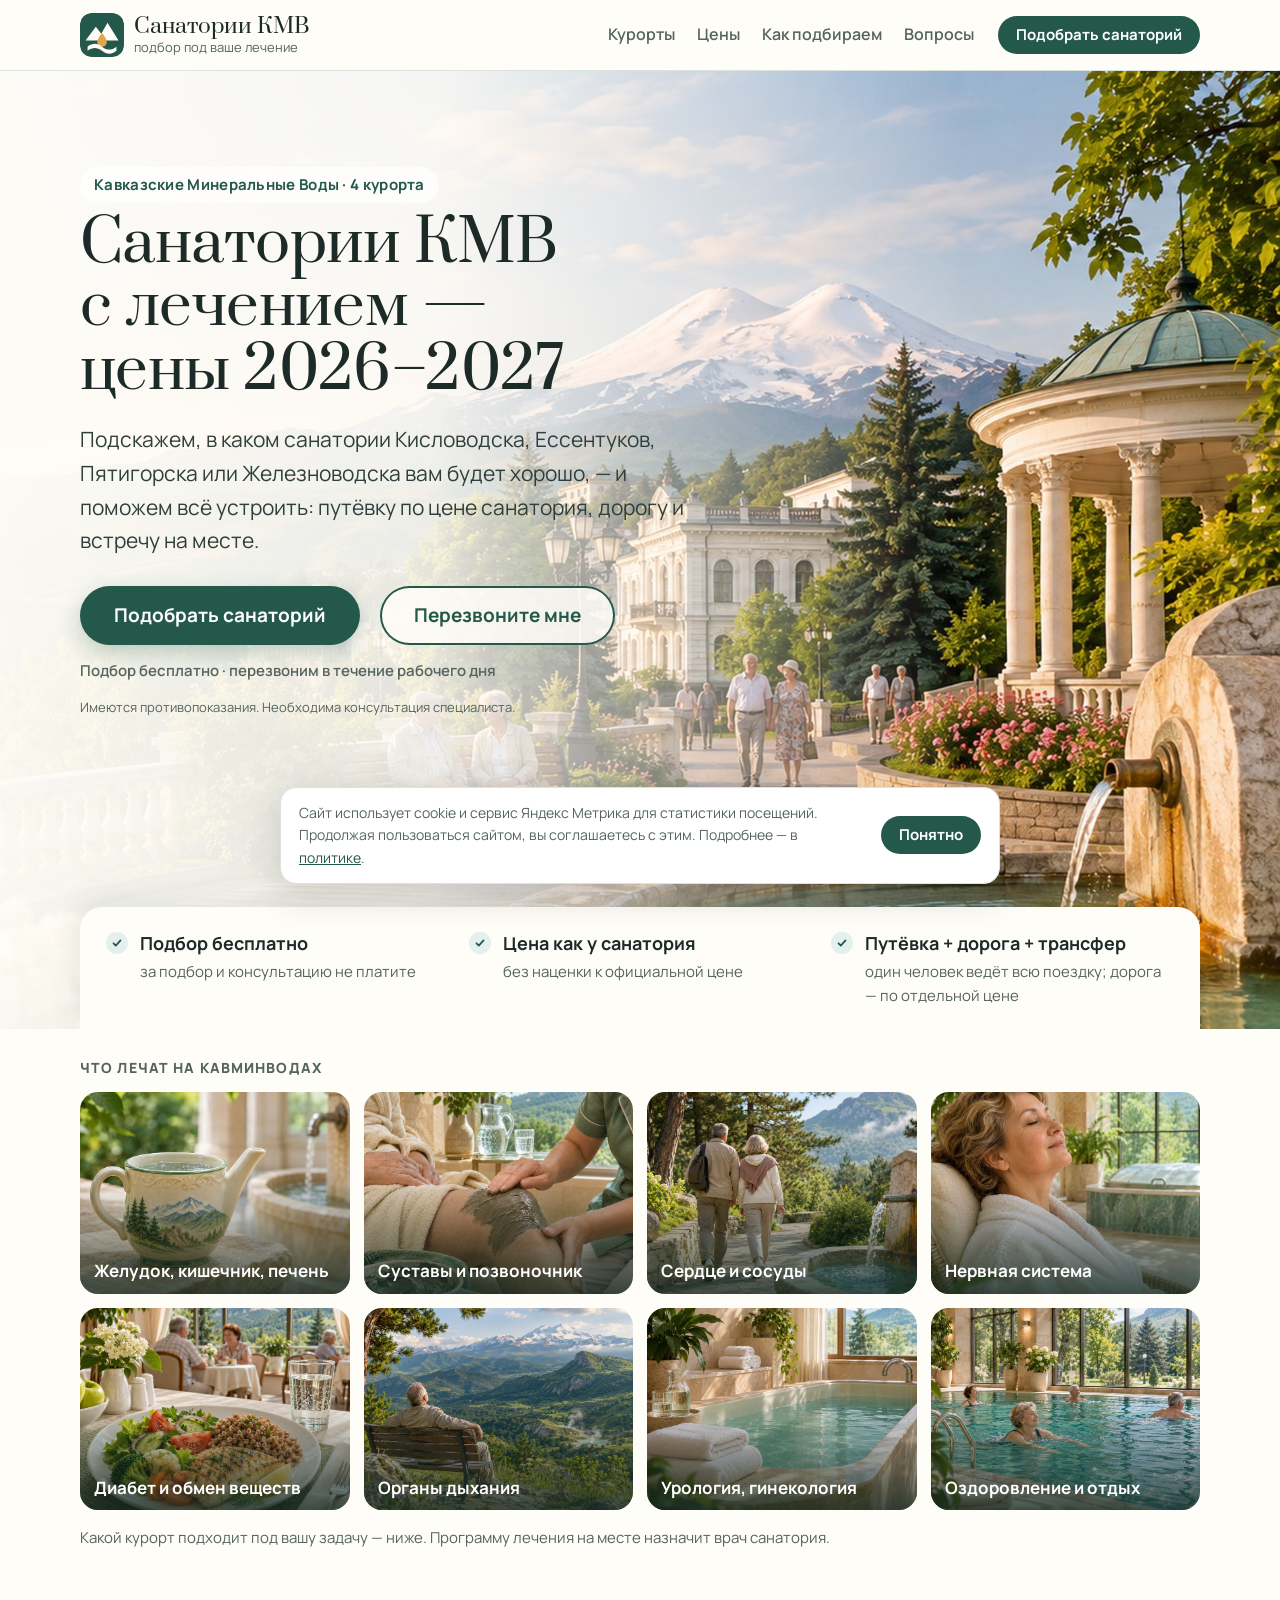
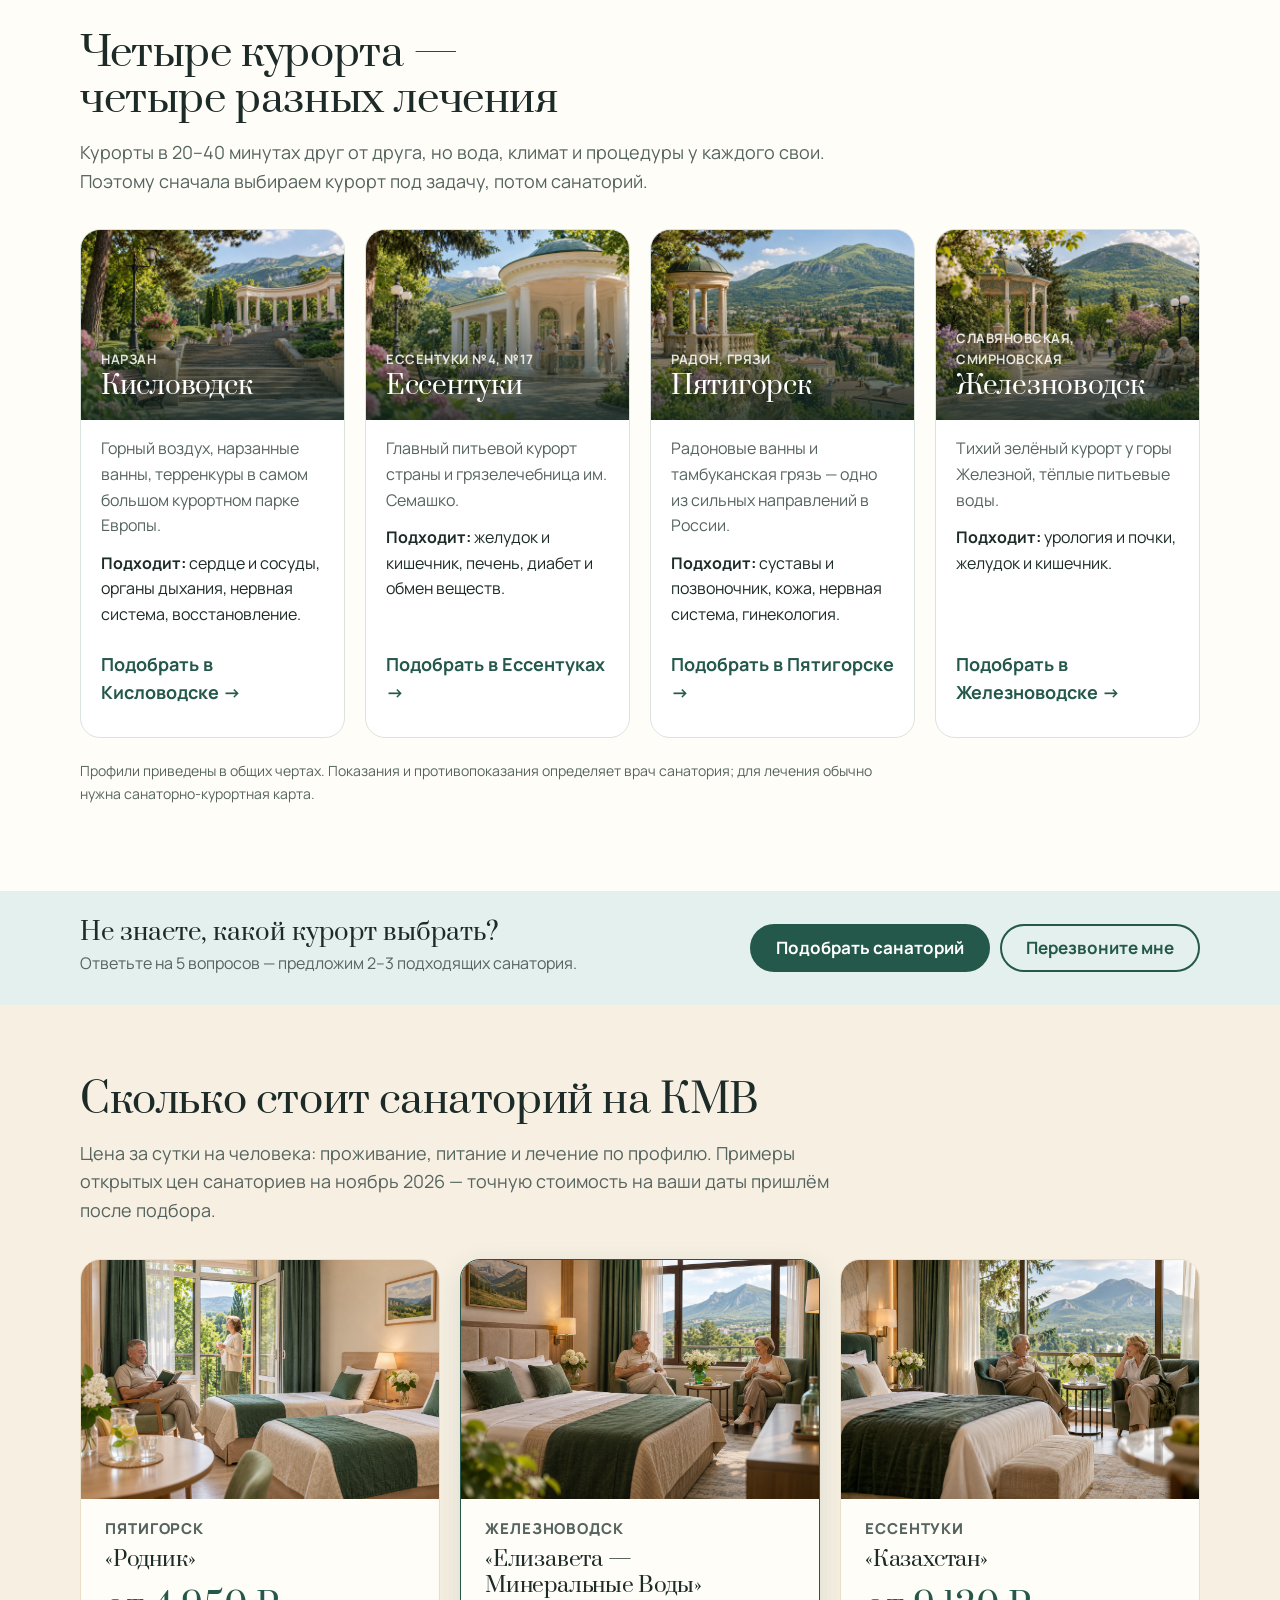
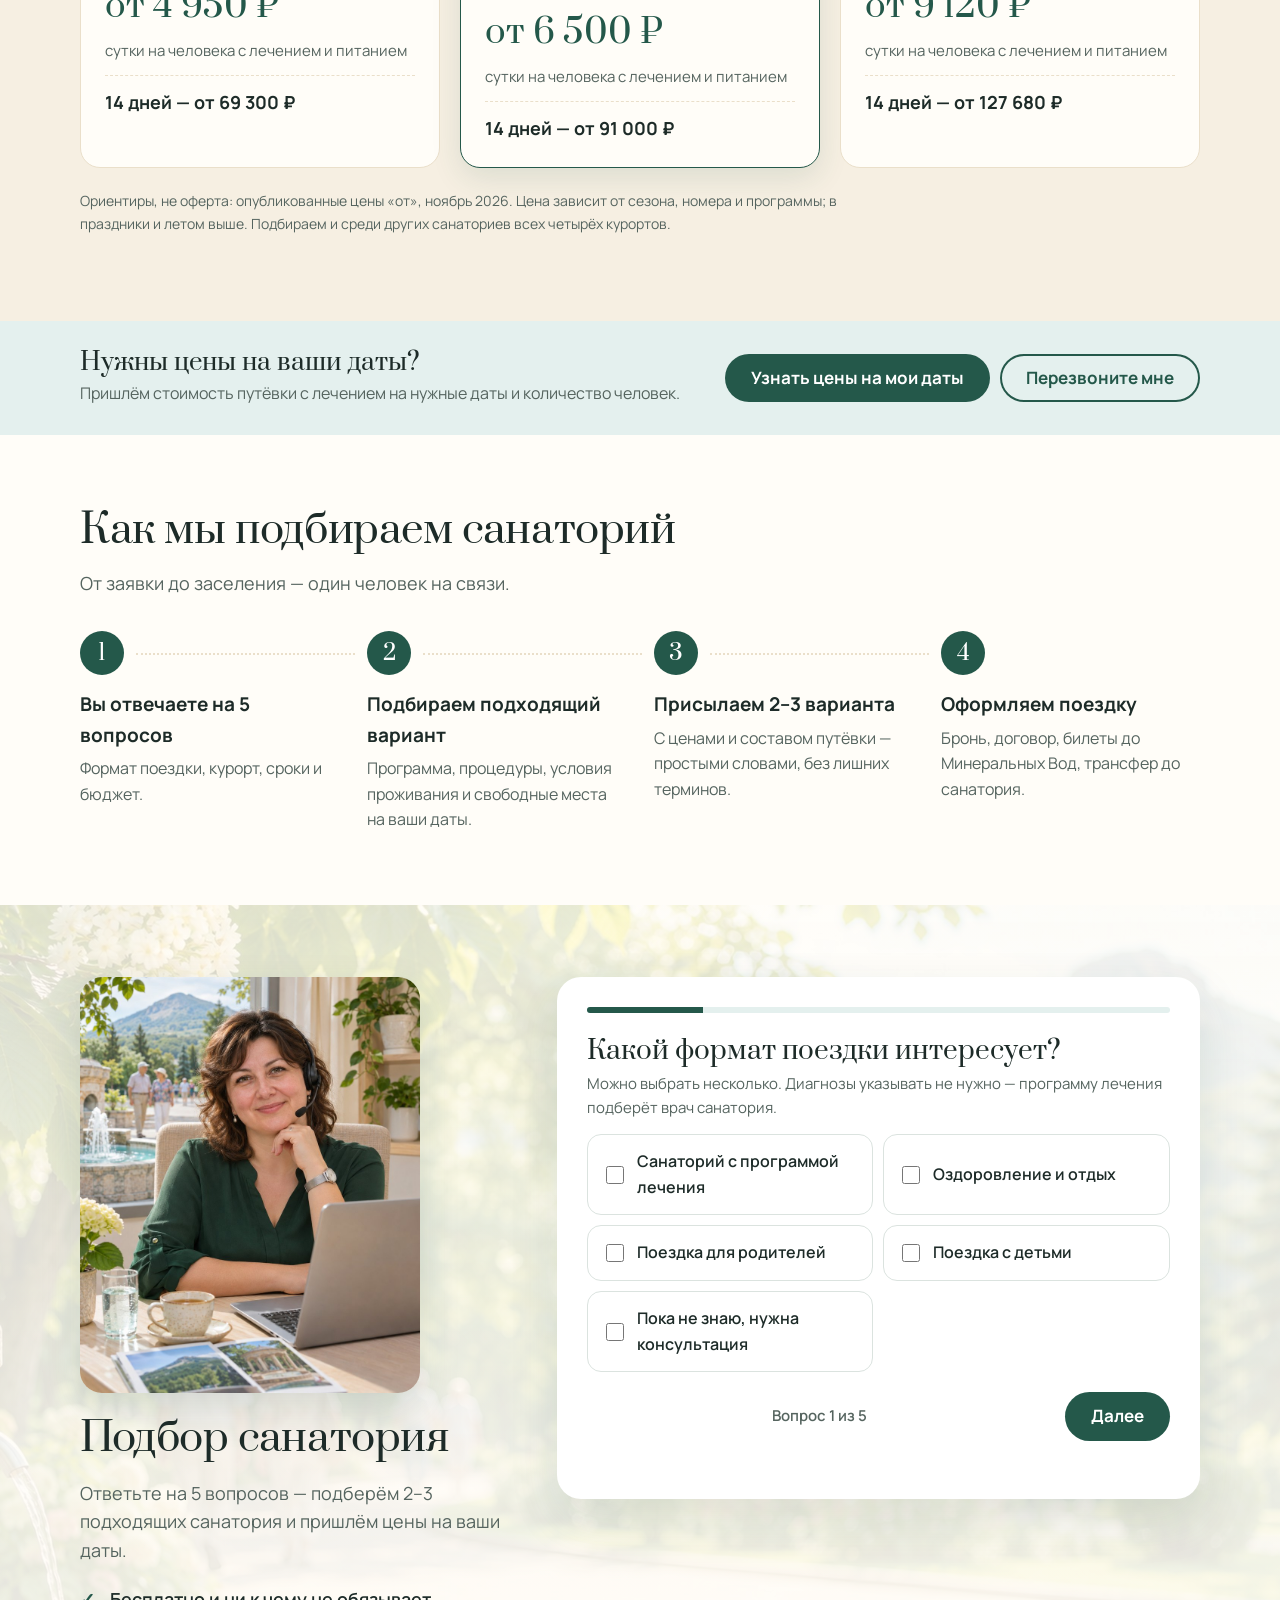
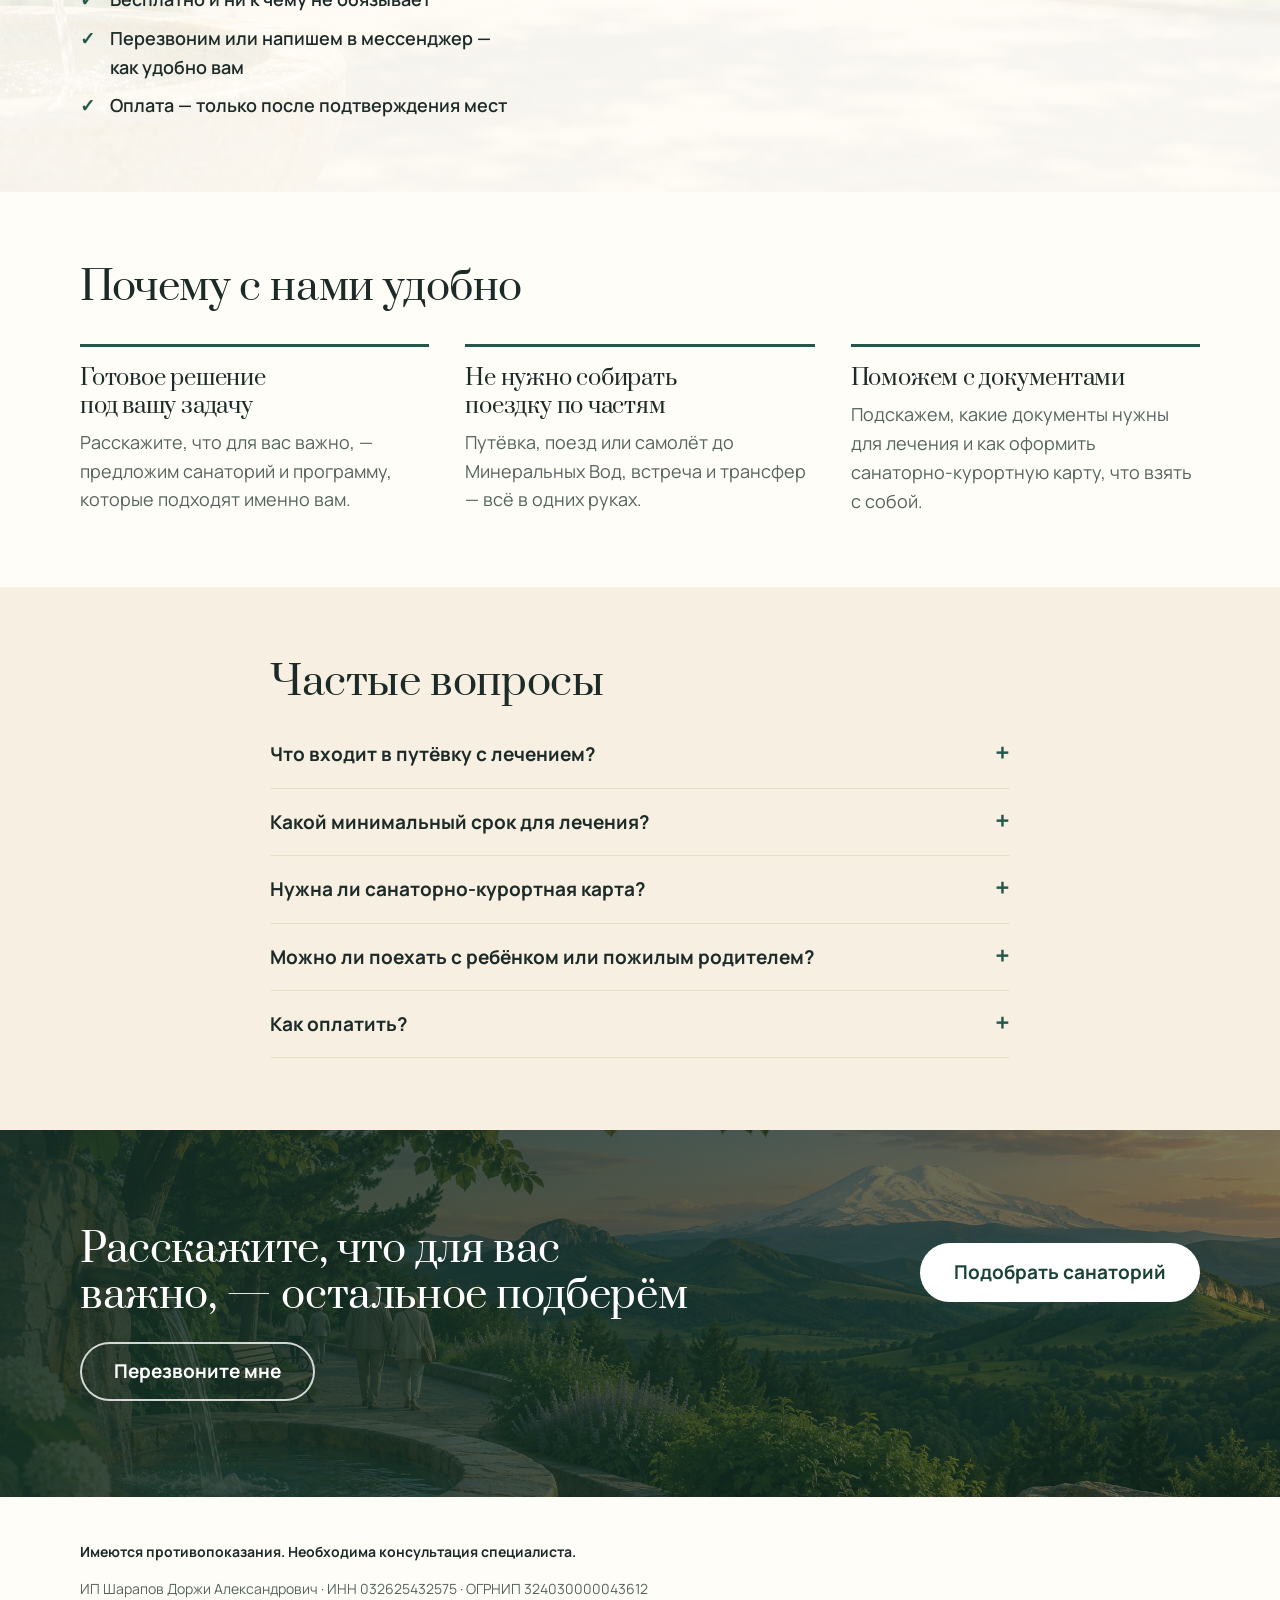
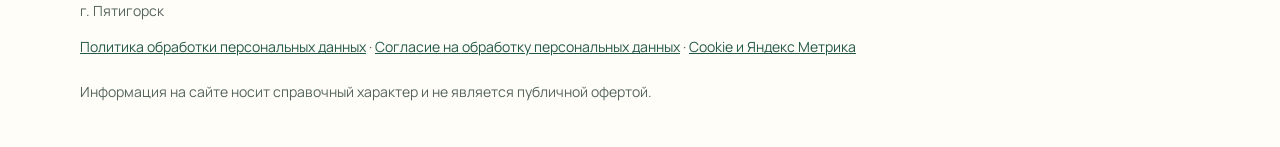
==== commit 24f557fb: "Hero: более человечный подзаголовок на всех страницах Co-Authored-By: Claude Opus 5.5 <noreply@anthr" ====
--- a/index.html
+++ b/index.html
@@ -15,7 +15,7 @@
 <meta name="theme-color" content="#24584A">
 <link rel="preconnect" href="https://fonts.googleapis.com">
 <link rel="stylesheet" href="https://fonts.googleapis.com/css2?family=Prata&family=Manrope:wght@400;500;600;700;800&display=swap">
-<link rel="stylesheet" href="/style.css?v=11">
+<link rel="stylesheet" href="/style.css?v=12">
 </head>
 <body data-g="g0">
 <header class="top">
@@ -34,7 +34,7 @@
     <div class="hero-copy">
       <p class="kicker" id="heroKicker">Кавказские Минеральные Воды · 4 курорта</p>
       <h1 id="heroTitle">Санатории КМВ с лечением — цены 2026–2027</h1>
-      <p class="lead" id="heroLead">Предложим санаторий в Кисловодске, Ессентуках, Пятигорске или Железноводске под вашу задачу и бюджет. Путёвка по цене санатория, поможем с дорогой и трансфером.</p>
+      <p class="lead" id="heroLead">Подскажем, в каком санатории Кисловодска, Ессентуков, Пятигорска или Железноводска вам будет хорошо, — и поможем всё устроить: путёвку по цене санатория, дорогу и встречу на месте.</p>
       <div class="hero-actions">
         <a class="btn btn-lg" href="#quiz" data-goal="cta_hero">Подобрать санаторий</a>
         <button type="button" class="btn ghost btn-lg" data-callback data-goal="cb_hero">Перезвоните мне</button>
@@ -266,7 +266,7 @@
 </div>
 <div class="sticky" id="sticky"><a class="btn" href="#quiz" data-goal="cta_sticky">Подобрать санаторий</a><button type="button" class="btn ghost" data-callback data-goal="cb_sticky" aria-label="Заказать обратный звонок">Перезвоните</button></div>
 <div class="ck" id="ck" hidden><p>Сайт использует cookie и сервис Яндекс Метрика для статистики посещений. Продолжая пользоваться сайтом, вы соглашаетесь с этим. Подробнее — в <a href="/privacy.html#cookie">политике</a>.</p><button type="button" class="btn btn-sm" id="ckOk">Понятно</button></div>
-<script src="/config.js?v=11"></script>
-<script src="/app.js?v=11"></script>
+<script src="/config.js?v=12"></script>
+<script src="/app.js?v=12"></script>
 </body>
 </html>
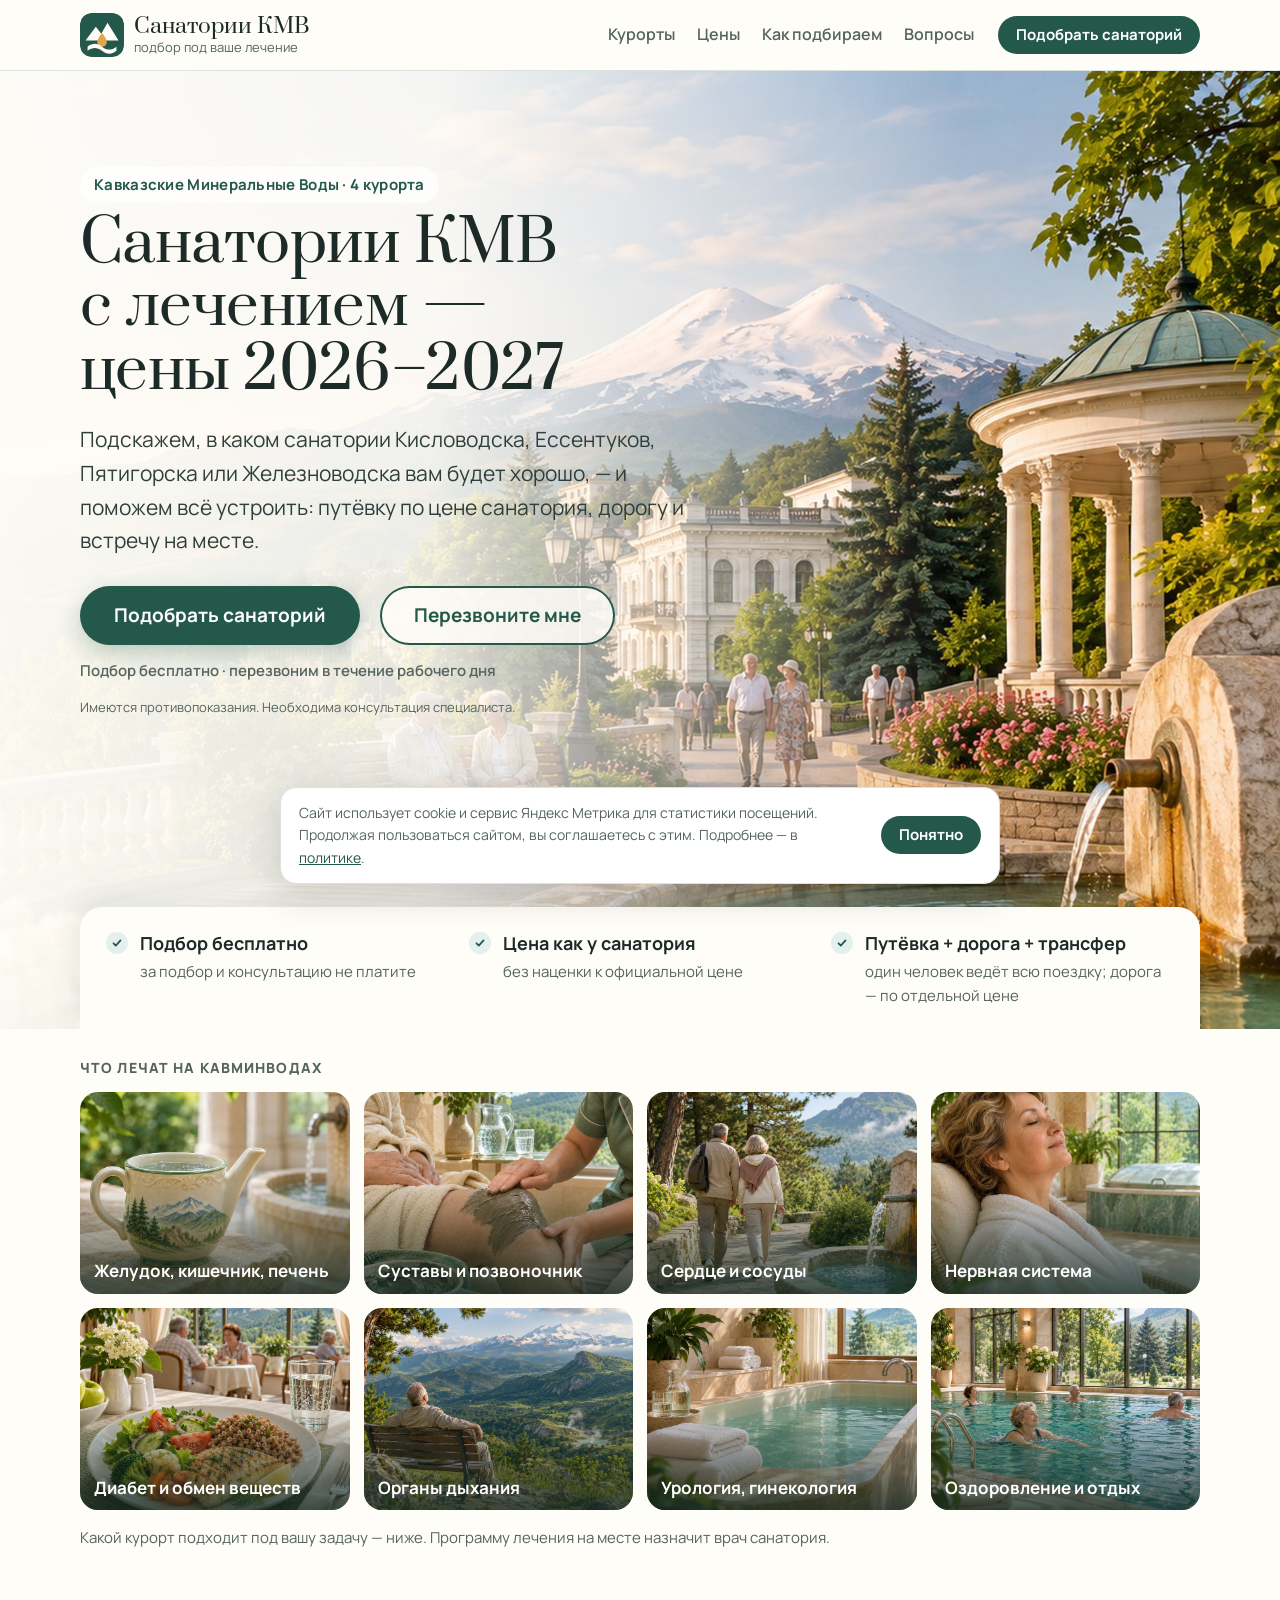
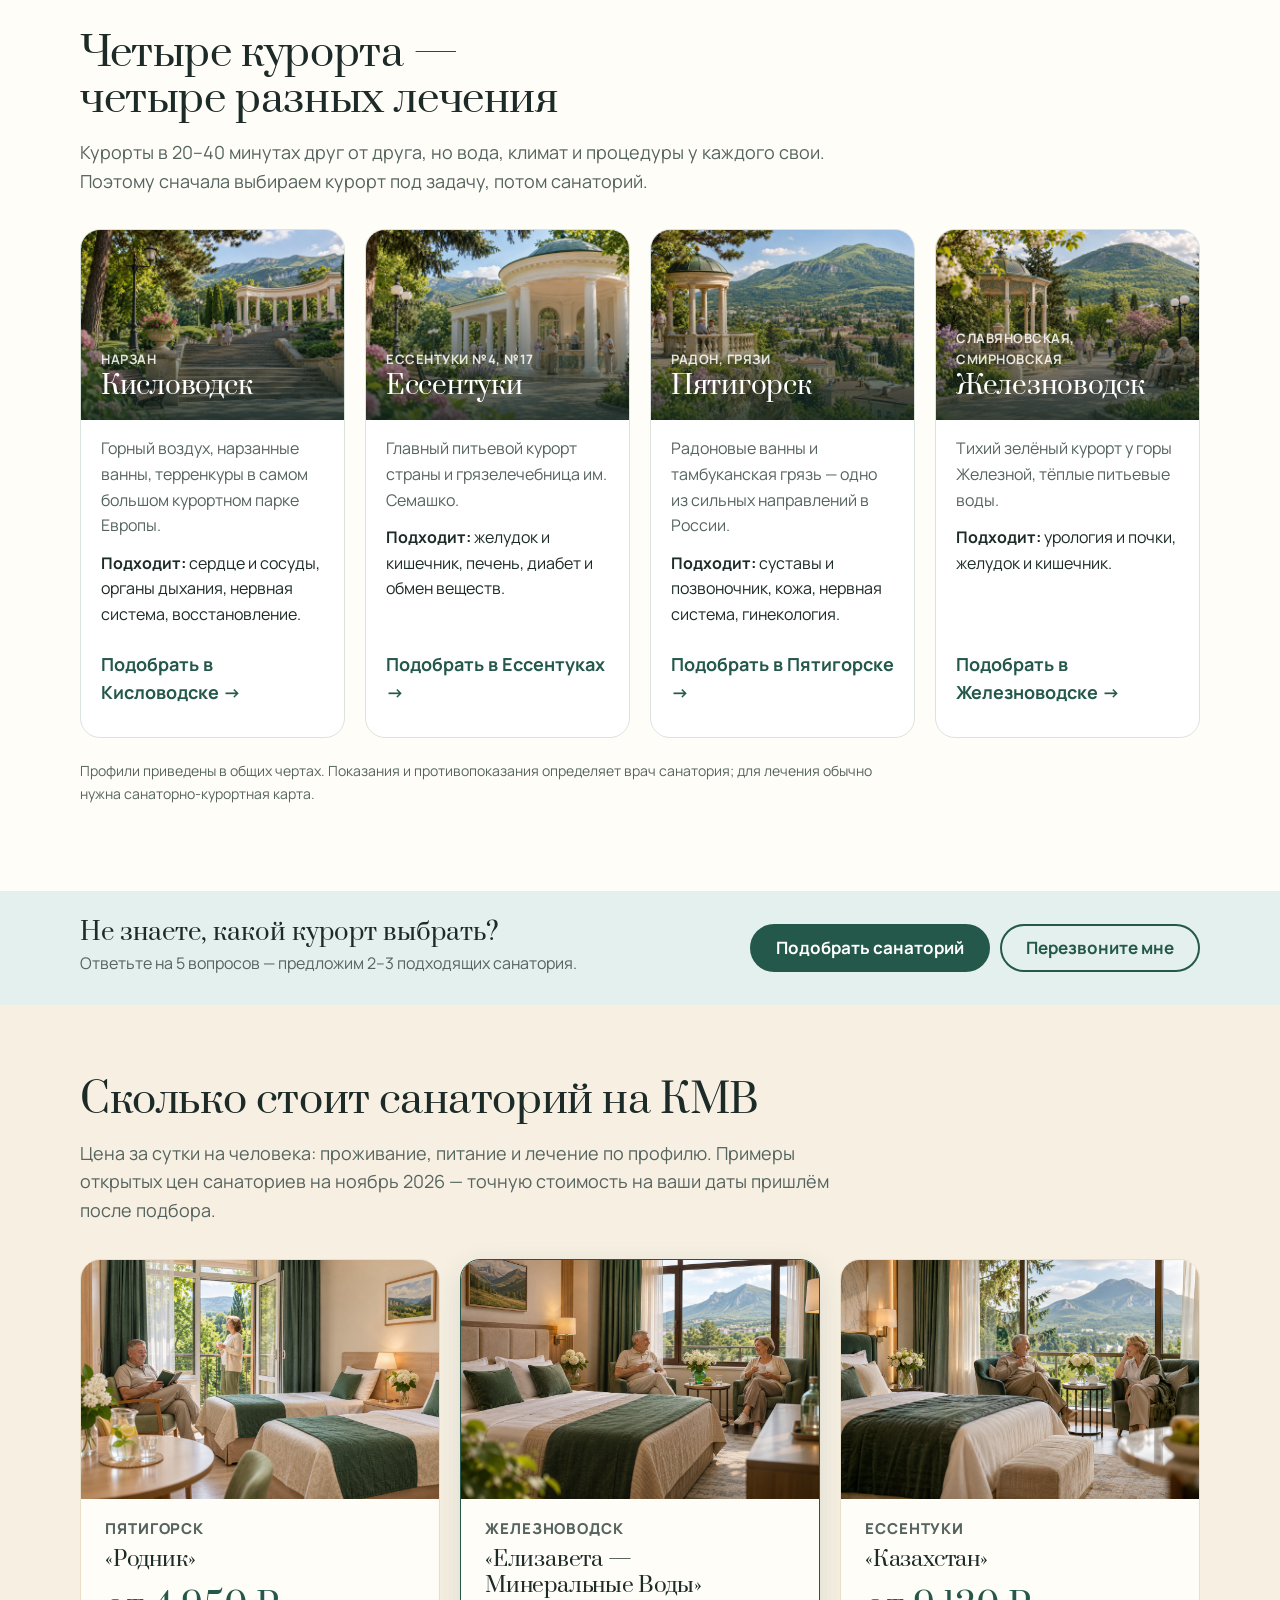
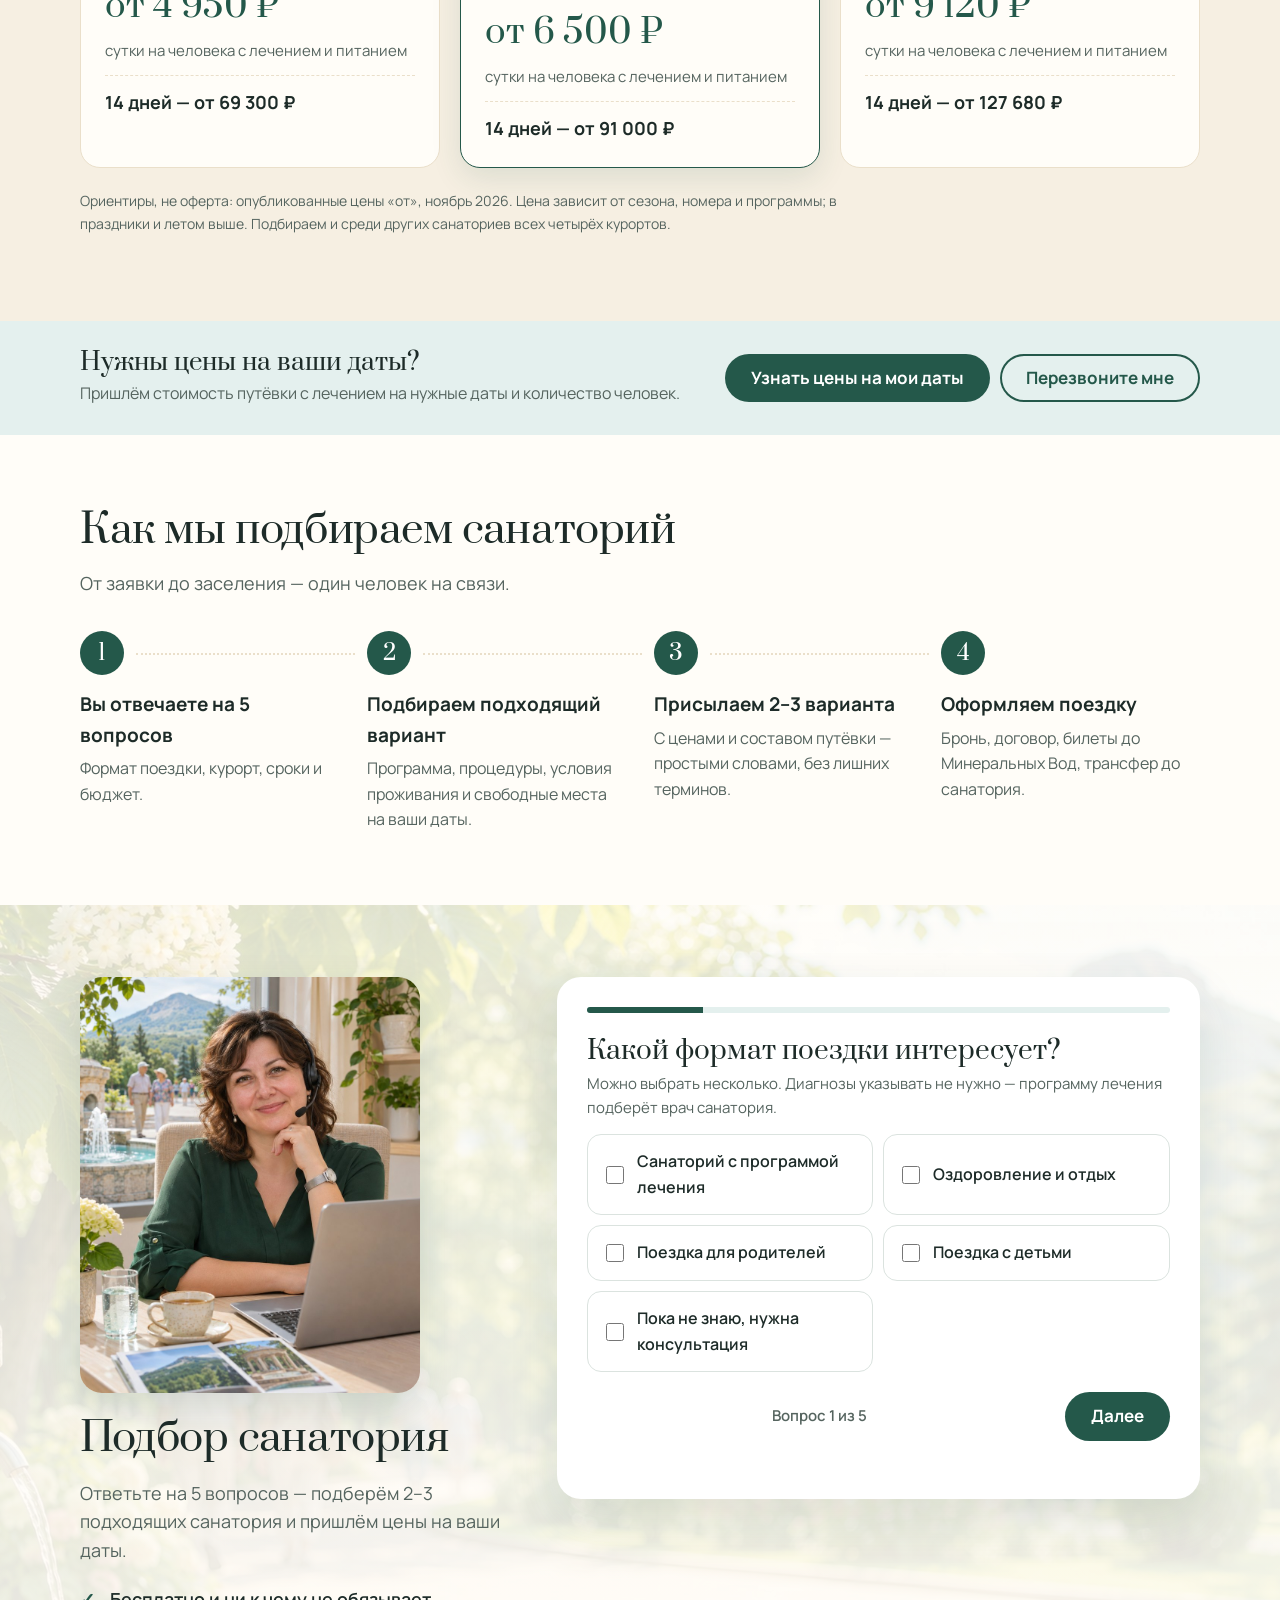
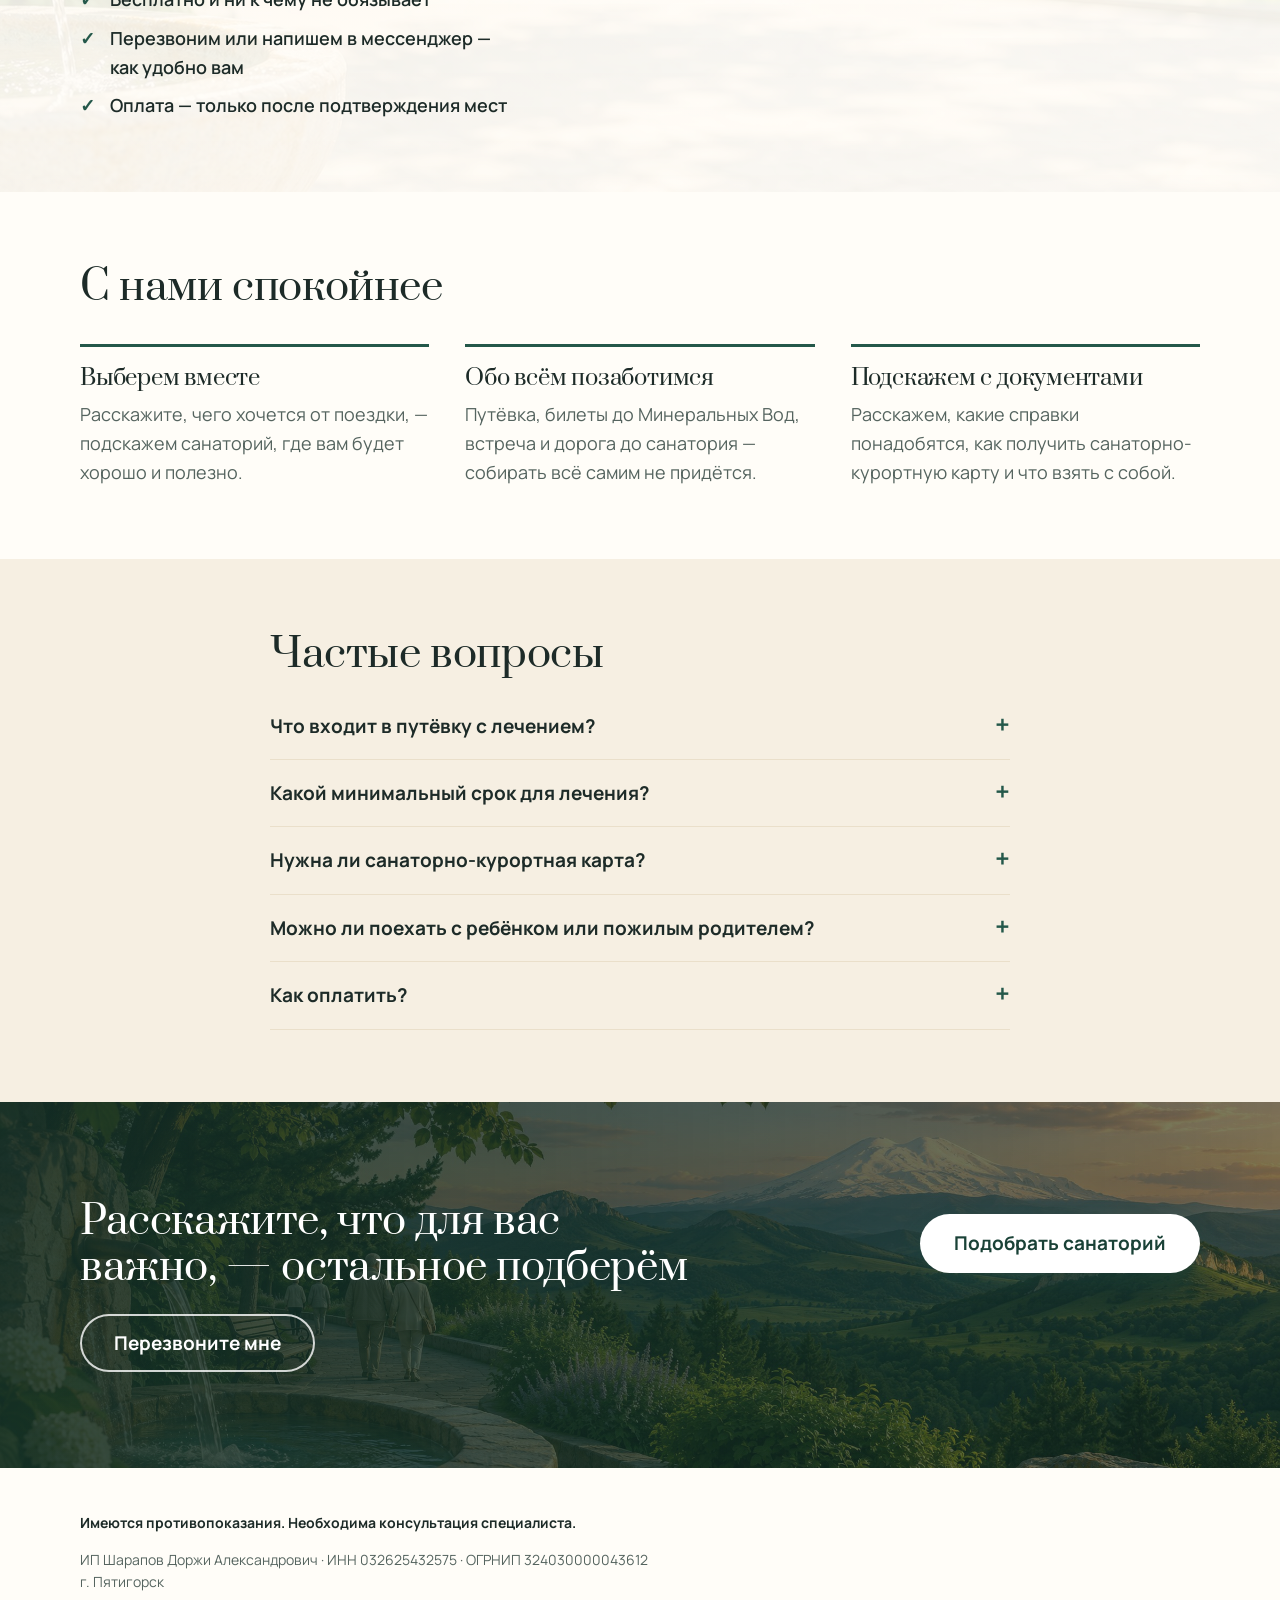
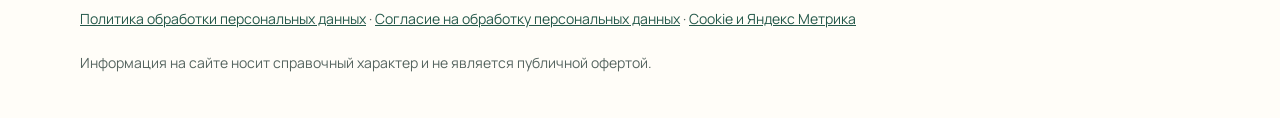
==== commit 728502b3: "Блок «С нами спокойнее» — человечнее Co-Authored-By: Claude Opus 5.5 <noreply@anthropic.com>" ====
--- a/index.html
+++ b/index.html
@@ -15,7 +15,7 @@
 <meta name="theme-color" content="#24584A">
 <link rel="preconnect" href="https://fonts.googleapis.com">
 <link rel="stylesheet" href="https://fonts.googleapis.com/css2?family=Prata&family=Manrope:wght@400;500;600;700;800&display=swap">
-<link rel="stylesheet" href="/style.css?v=12">
+<link rel="stylesheet" href="/style.css?v=13">
 </head>
 <body data-g="g0">
 <header class="top">
@@ -217,11 +217,11 @@
 
 <section class="block">
   <div class="wrap">
-    <div class="sec-head"><h2>Почему с нами удобно</h2></div>
+    <div class="sec-head"><h2>С нами спокойнее</h2></div>
     <div class="why">
-      <div><h3>Готовое решение под вашу задачу</h3><p>Расскажите, что для вас важно, — предложим санаторий и программу, которые подходят именно вам.</p></div>
-      <div><h3>Не нужно собирать поездку по частям</h3><p>Путёвка, поезд или самолёт до Минеральных Вод, встреча и трансфер — всё в одних руках.</p></div>
-      <div><h3>Поможем с документами</h3><p>Подскажем, какие документы нужны для лечения и как оформить санаторно-курортную карту, что взять с собой.</p></div>
+      <div><h3>Выберем вместе</h3><p>Расскажите, чего хочется от поездки, — подскажем санаторий, где вам будет хорошо и полезно.</p></div>
+      <div><h3>Обо всём позаботимся</h3><p>Путёвка, билеты до Минеральных Вод, встреча и дорога до санатория — собирать всё самим не придётся.</p></div>
+      <div><h3>Подскажем с документами</h3><p>Расскажем, какие справки понадобятся, как получить санаторно-курортную карту и что взять с собой.</p></div>
     </div>
   </div>
 </section>
@@ -266,7 +266,7 @@
 </div>
 <div class="sticky" id="sticky"><a class="btn" href="#quiz" data-goal="cta_sticky">Подобрать санаторий</a><button type="button" class="btn ghost" data-callback data-goal="cb_sticky" aria-label="Заказать обратный звонок">Перезвоните</button></div>
 <div class="ck" id="ck" hidden><p>Сайт использует cookie и сервис Яндекс Метрика для статистики посещений. Продолжая пользоваться сайтом, вы соглашаетесь с этим. Подробнее — в <a href="/privacy.html#cookie">политике</a>.</p><button type="button" class="btn btn-sm" id="ckOk">Понятно</button></div>
-<script src="/config.js?v=12"></script>
-<script src="/app.js?v=12"></script>
+<script src="/config.js?v=13"></script>
+<script src="/app.js?v=13"></script>
 </body>
 </html>
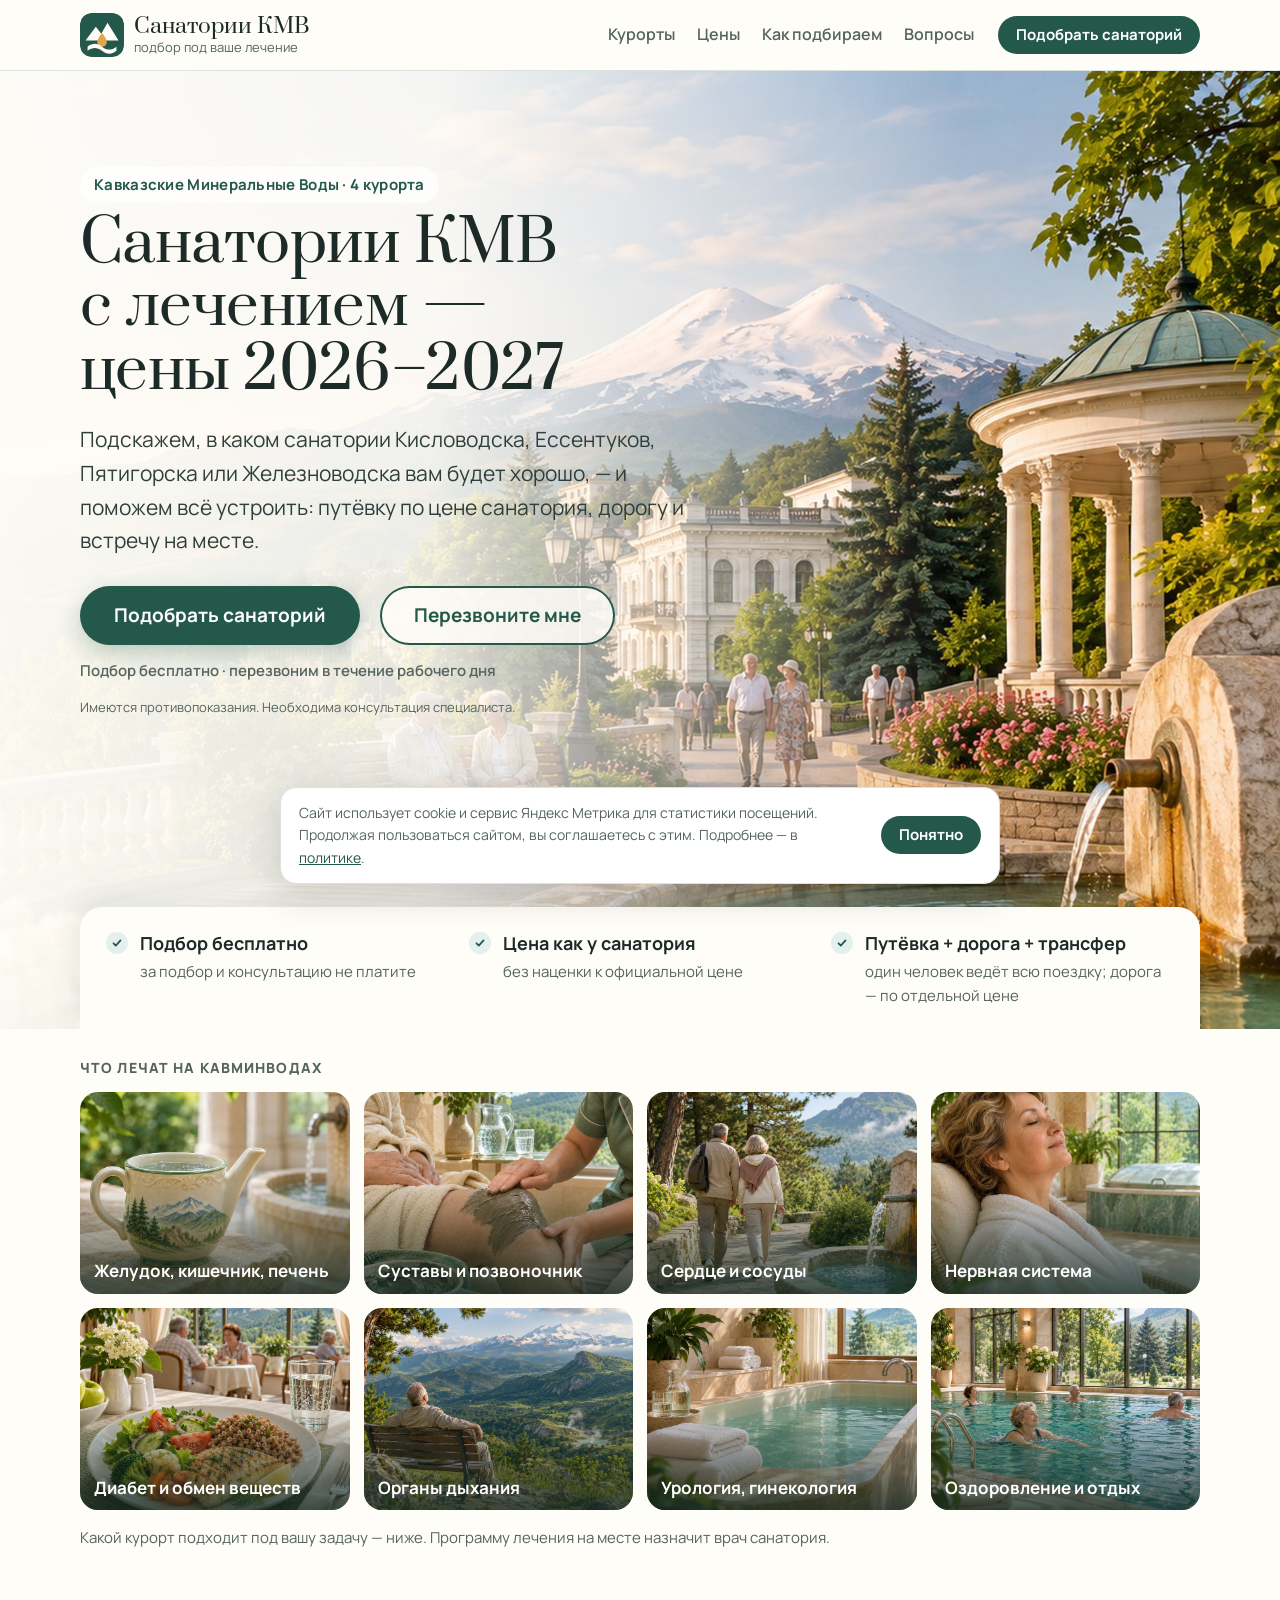
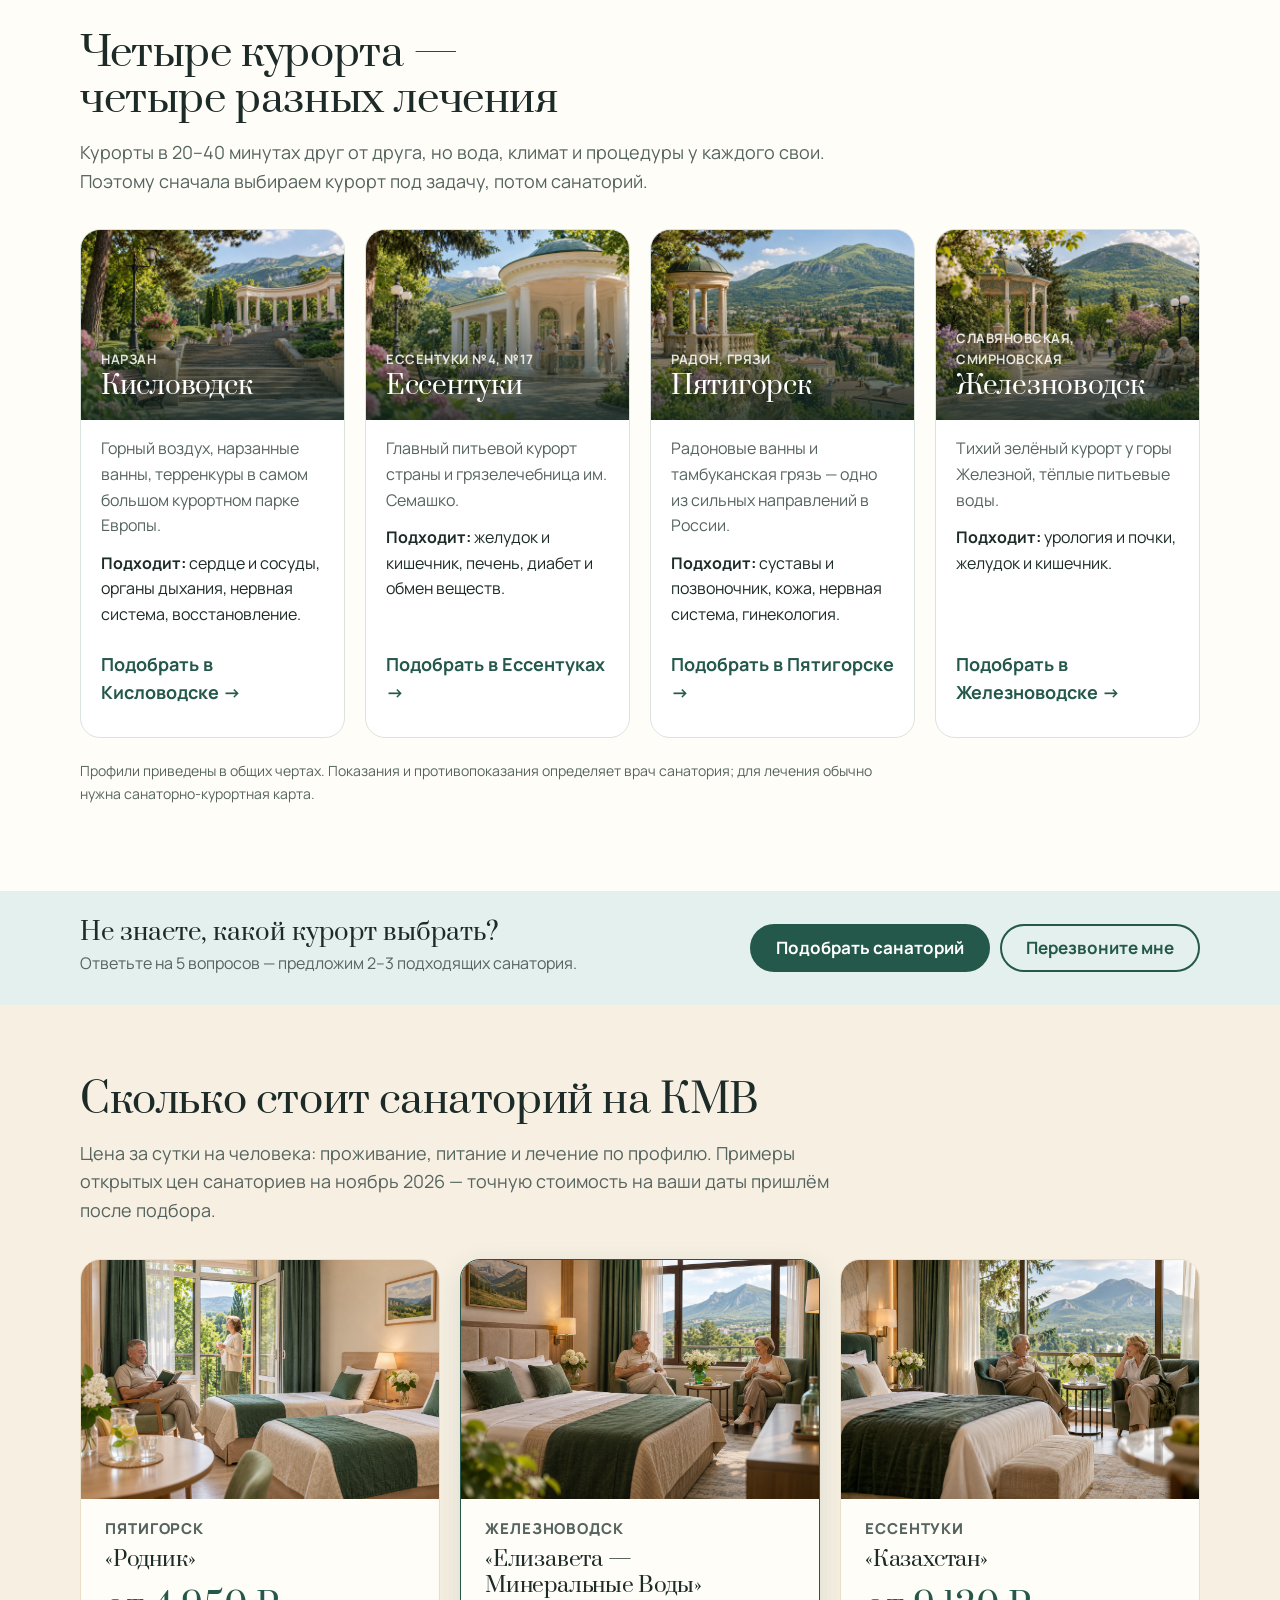
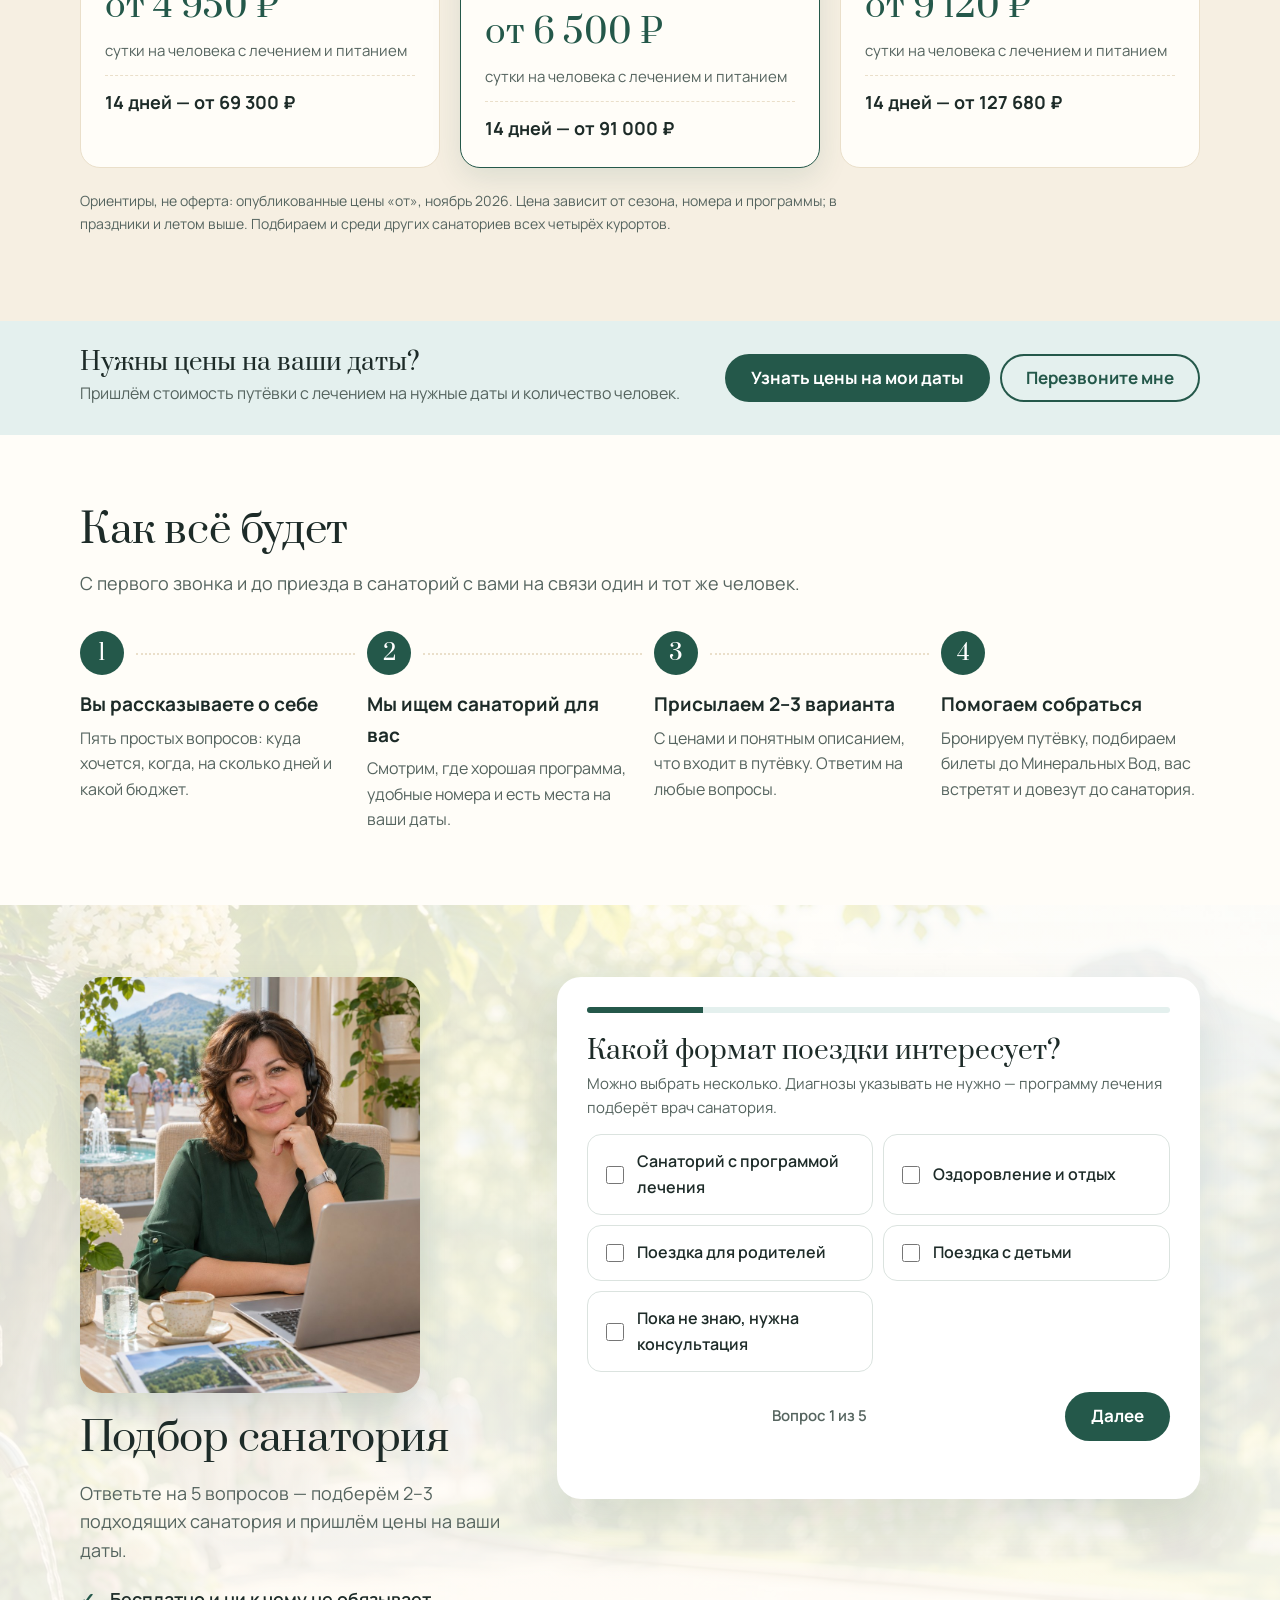
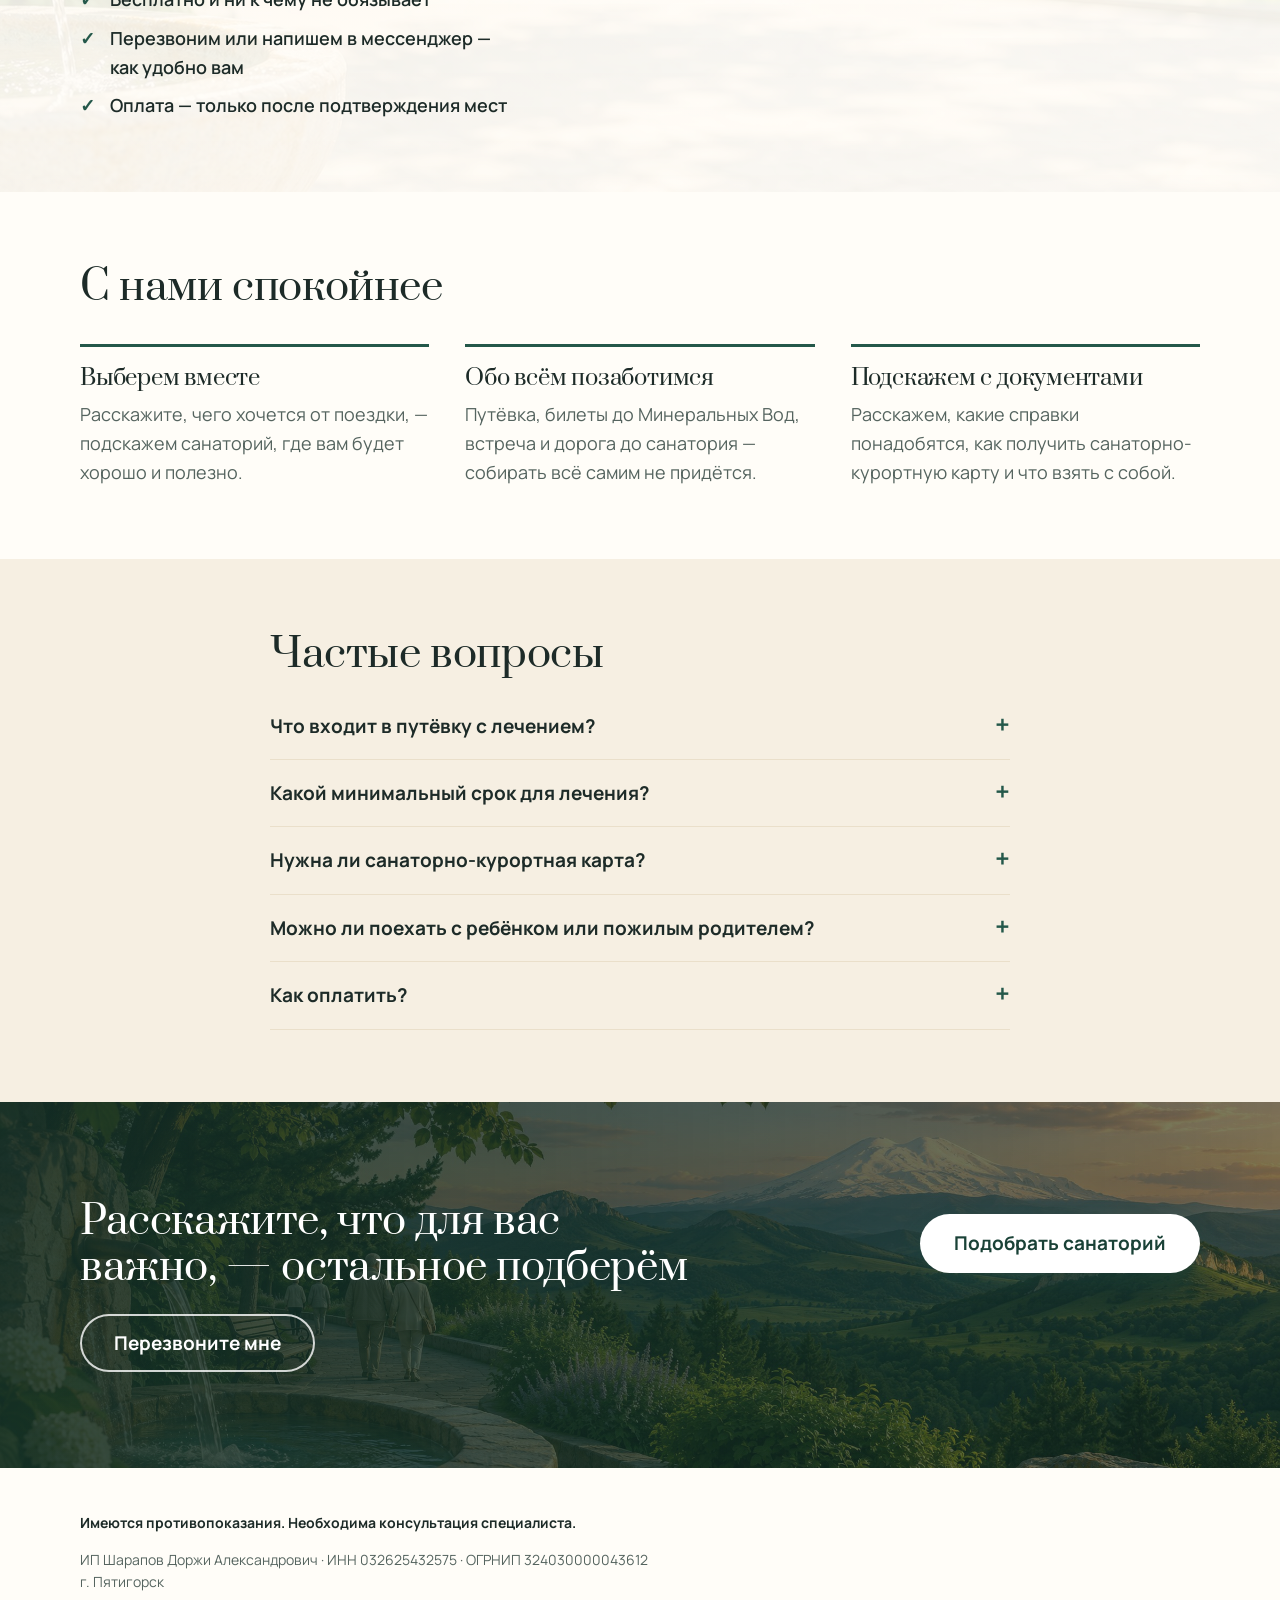
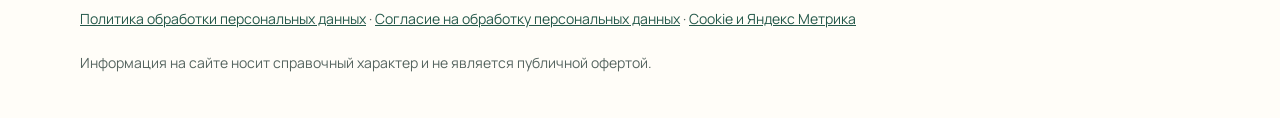
==== commit 6cac6db3: "Блок «Как всё будет» — человечнее Co-Authored-By: Claude Opus 5.5 <noreply@anthropic.com>" ====
--- a/index.html
+++ b/index.html
@@ -15,7 +15,7 @@
 <meta name="theme-color" content="#24584A">
 <link rel="preconnect" href="https://fonts.googleapis.com">
 <link rel="stylesheet" href="https://fonts.googleapis.com/css2?family=Prata&family=Manrope:wght@400;500;600;700;800&display=swap">
-<link rel="stylesheet" href="/style.css?v=13">
+<link rel="stylesheet" href="/style.css?v=14">
 </head>
 <body data-g="g0">
 <header class="top">
@@ -118,12 +118,12 @@
 
 <section id="how" class="block">
   <div class="wrap">
-    <div class="sec-head"><h2>Как мы подбираем санаторий</h2><p>От заявки до заселения — один человек на связи.</p></div>
+    <div class="sec-head"><h2>Как всё будет</h2><p>С первого звонка и до приезда в санаторий с вами на связи один и тот же человек.</p></div>
     <ol class="steps">
-      <li><b>Вы отвечаете на 5 вопросов</b><span>Формат поездки, курорт, сроки и бюджет.</span></li>
-      <li><b>Подбираем подходящий вариант</b><span>Программа, процедуры, условия проживания и свободные места на ваши даты.</span></li>
-      <li><b>Присылаем 2–3 варианта</b><span>С ценами и составом путёвки — простыми словами, без лишних терминов.</span></li>
-      <li><b>Оформляем поездку</b><span>Бронь, договор, билеты до Минеральных Вод, трансфер до санатория.</span></li>
+      <li><b>Вы рассказываете о себе</b><span>Пять простых вопросов: куда хочется, когда, на сколько дней и какой бюджет.</span></li>
+      <li><b>Мы ищем санаторий для вас</b><span>Смотрим, где хорошая программа, удобные номера и есть места на ваши даты.</span></li>
+      <li><b>Присылаем 2–3 варианта</b><span>С ценами и понятным описанием, что входит в путёвку. Ответим на любые вопросы.</span></li>
+      <li><b>Помогаем собраться</b><span>Бронируем путёвку, подбираем билеты до Минеральных Вод, вас встретят и довезут до санатория.</span></li>
     </ol>
   </div>
 </section>
@@ -266,7 +266,7 @@
 </div>
 <div class="sticky" id="sticky"><a class="btn" href="#quiz" data-goal="cta_sticky">Подобрать санаторий</a><button type="button" class="btn ghost" data-callback data-goal="cb_sticky" aria-label="Заказать обратный звонок">Перезвоните</button></div>
 <div class="ck" id="ck" hidden><p>Сайт использует cookie и сервис Яндекс Метрика для статистики посещений. Продолжая пользоваться сайтом, вы соглашаетесь с этим. Подробнее — в <a href="/privacy.html#cookie">политике</a>.</p><button type="button" class="btn btn-sm" id="ckOk">Понятно</button></div>
-<script src="/config.js?v=13"></script>
-<script src="/app.js?v=13"></script>
+<script src="/config.js?v=14"></script>
+<script src="/app.js?v=14"></script>
 </body>
 </html>
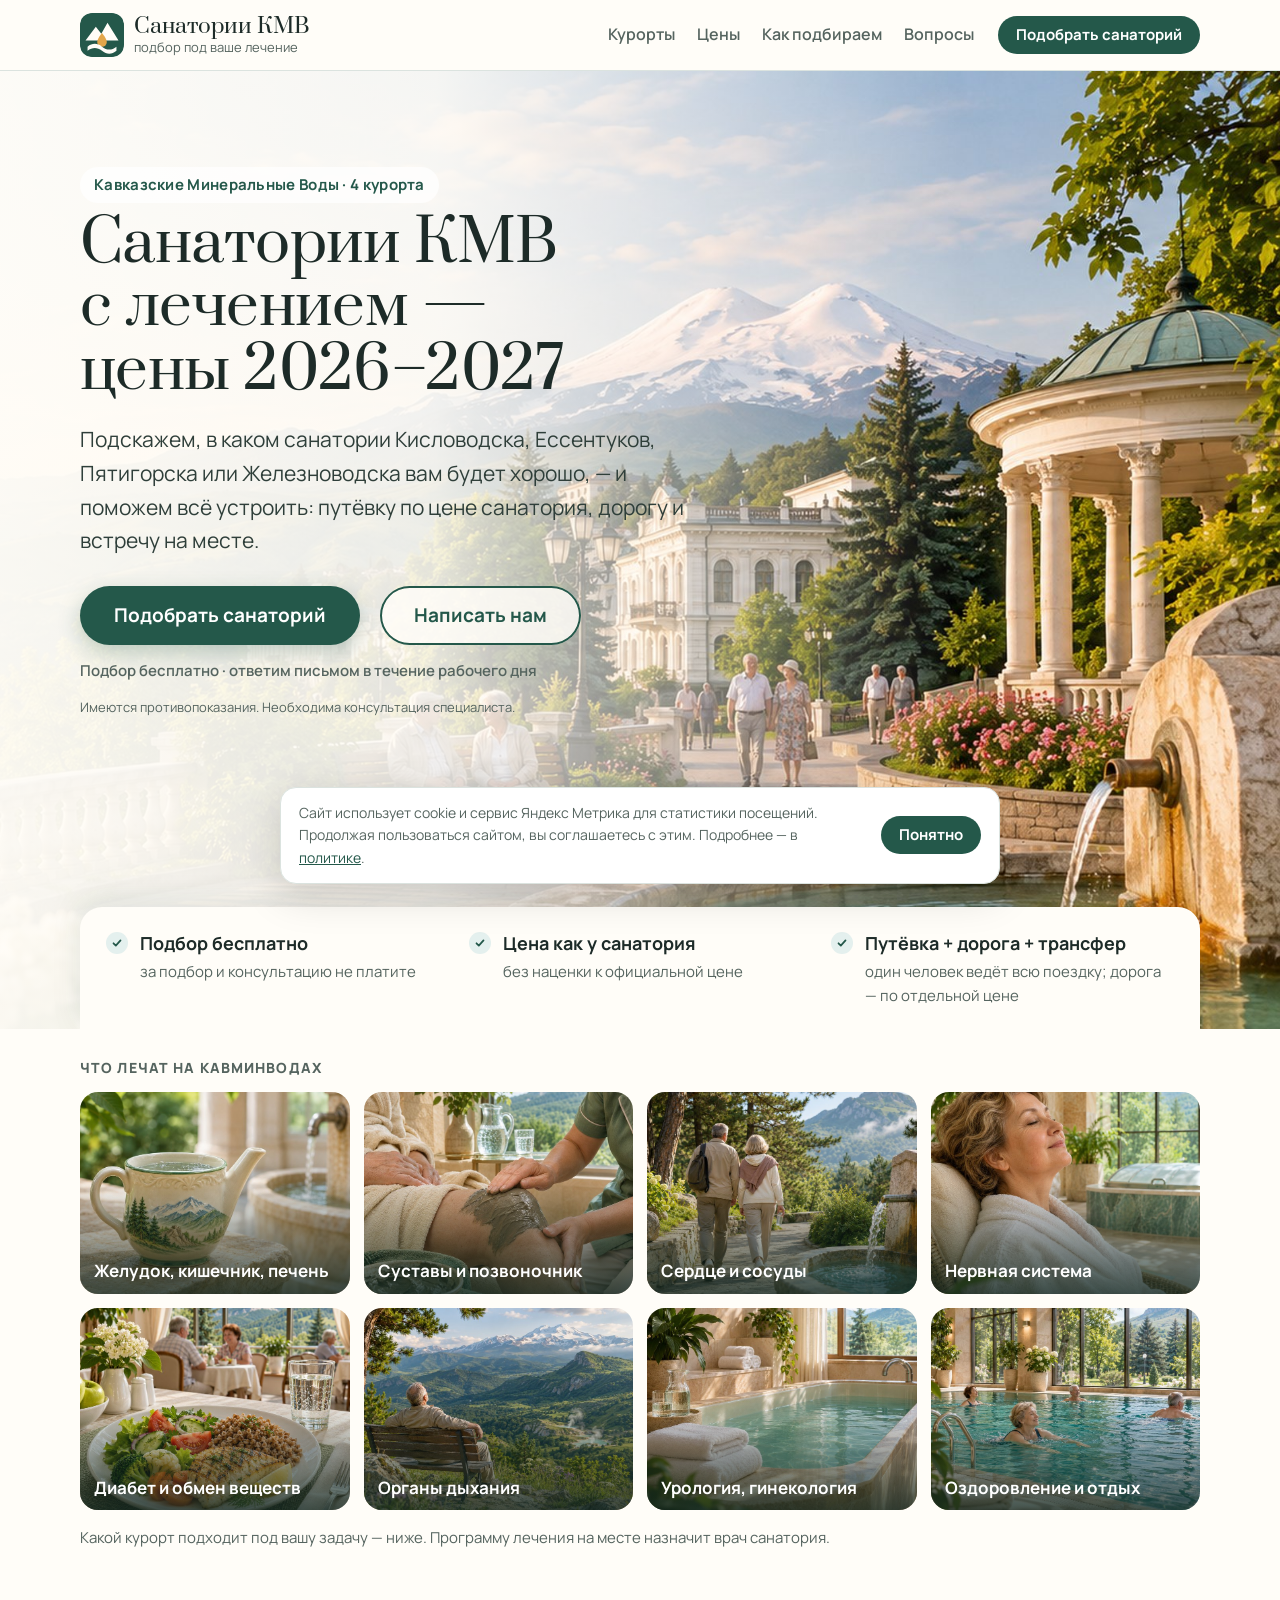
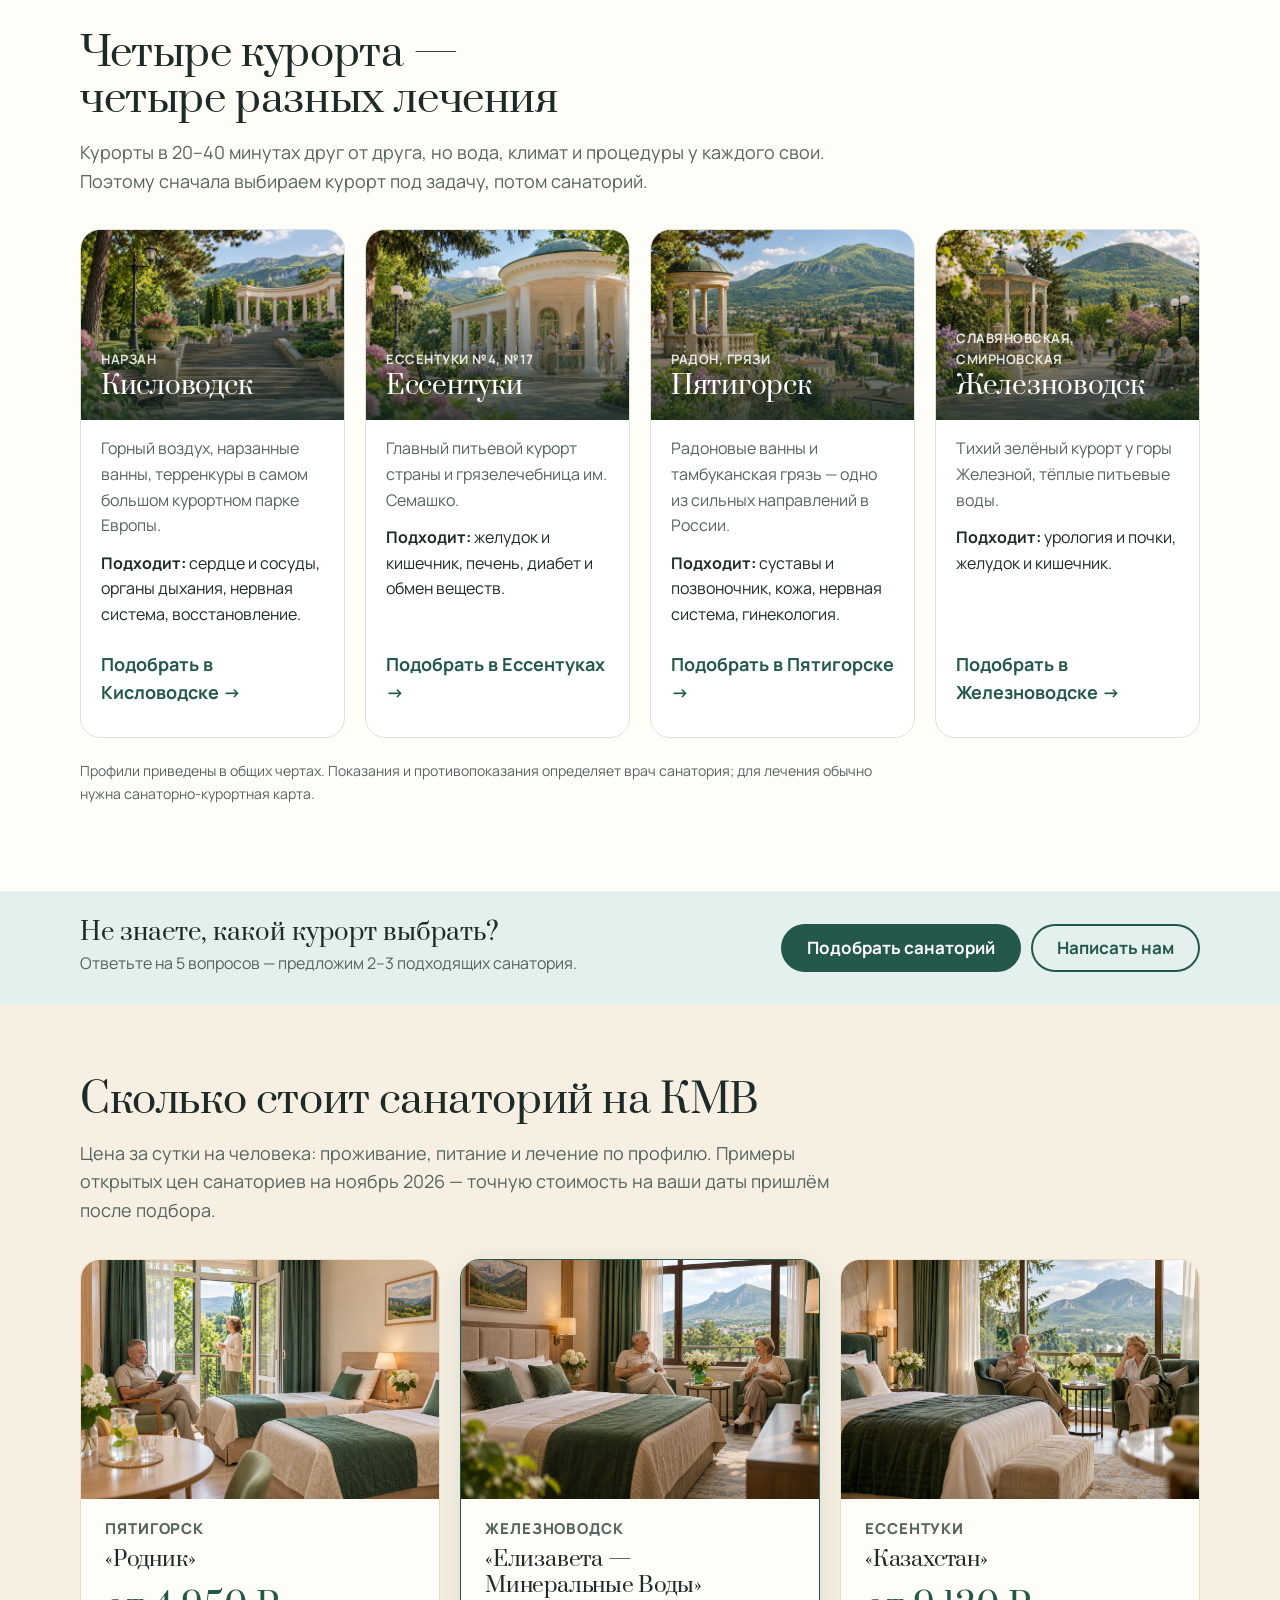
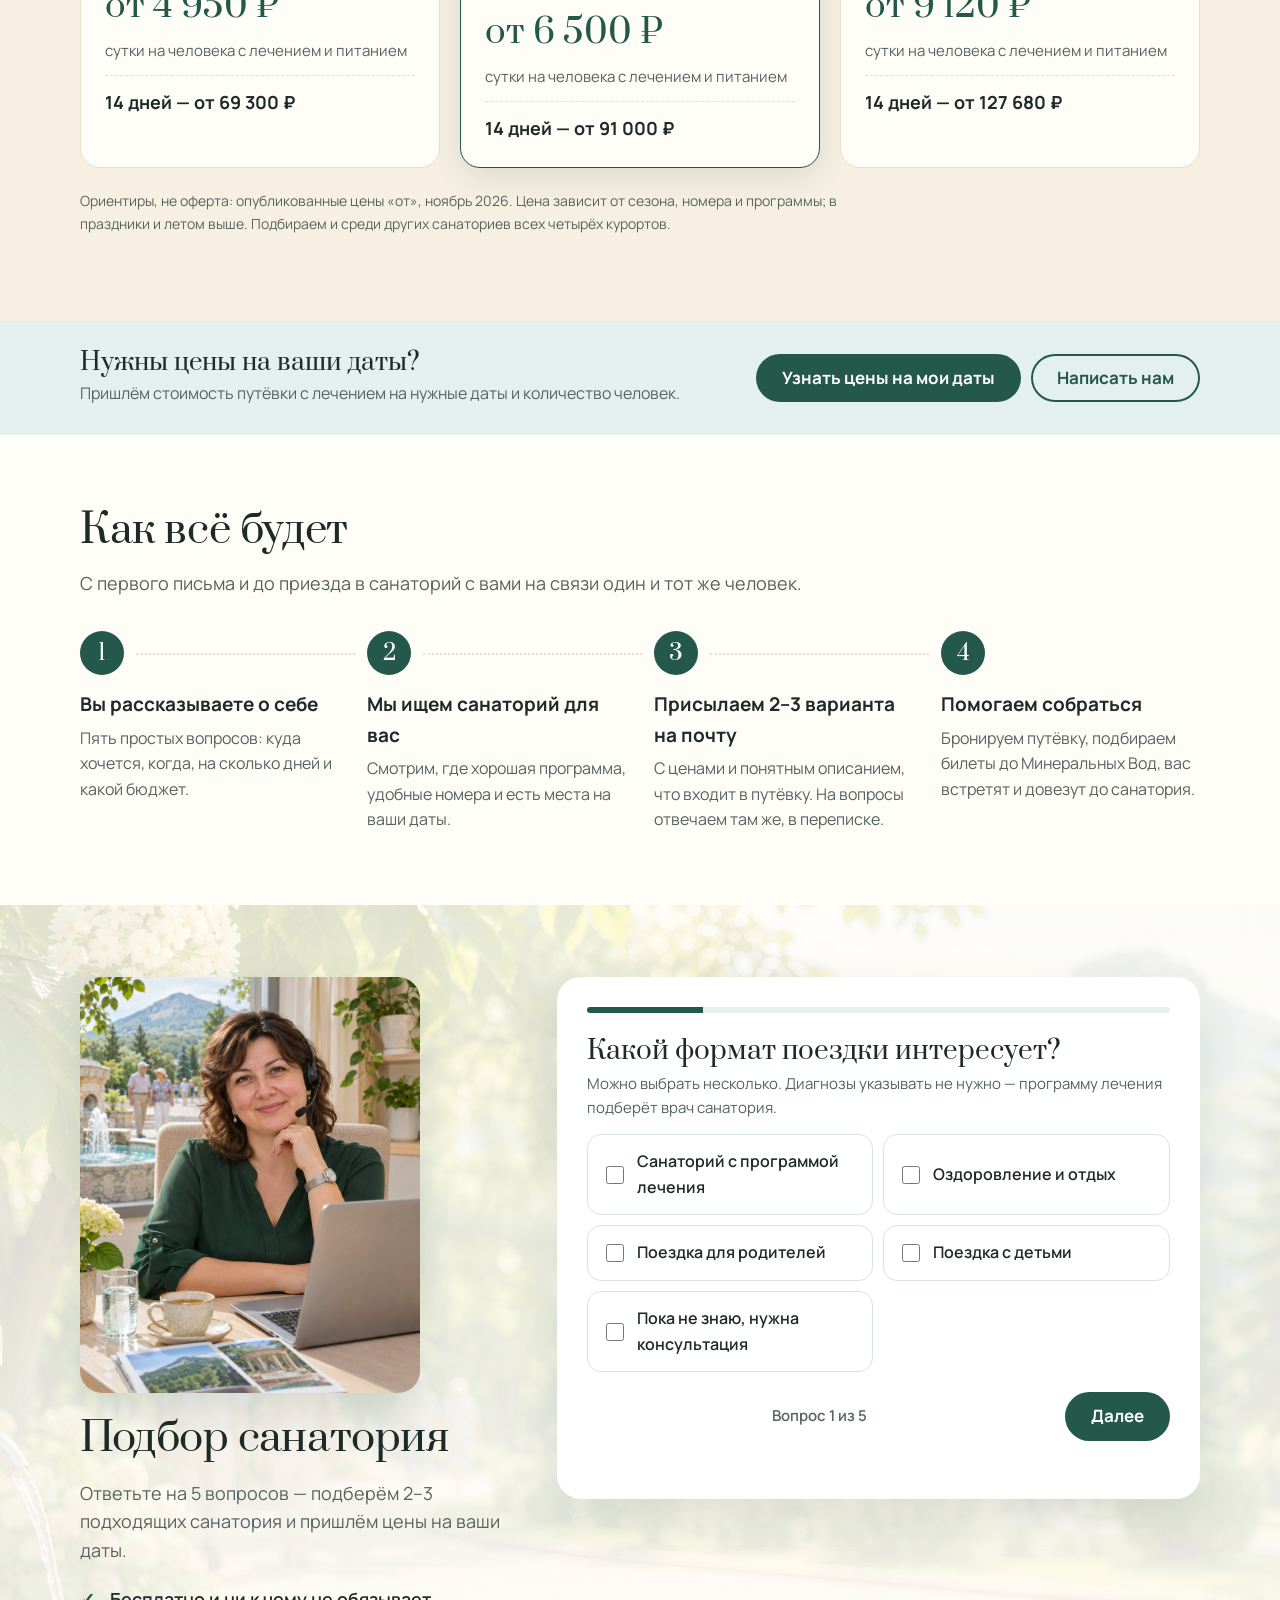
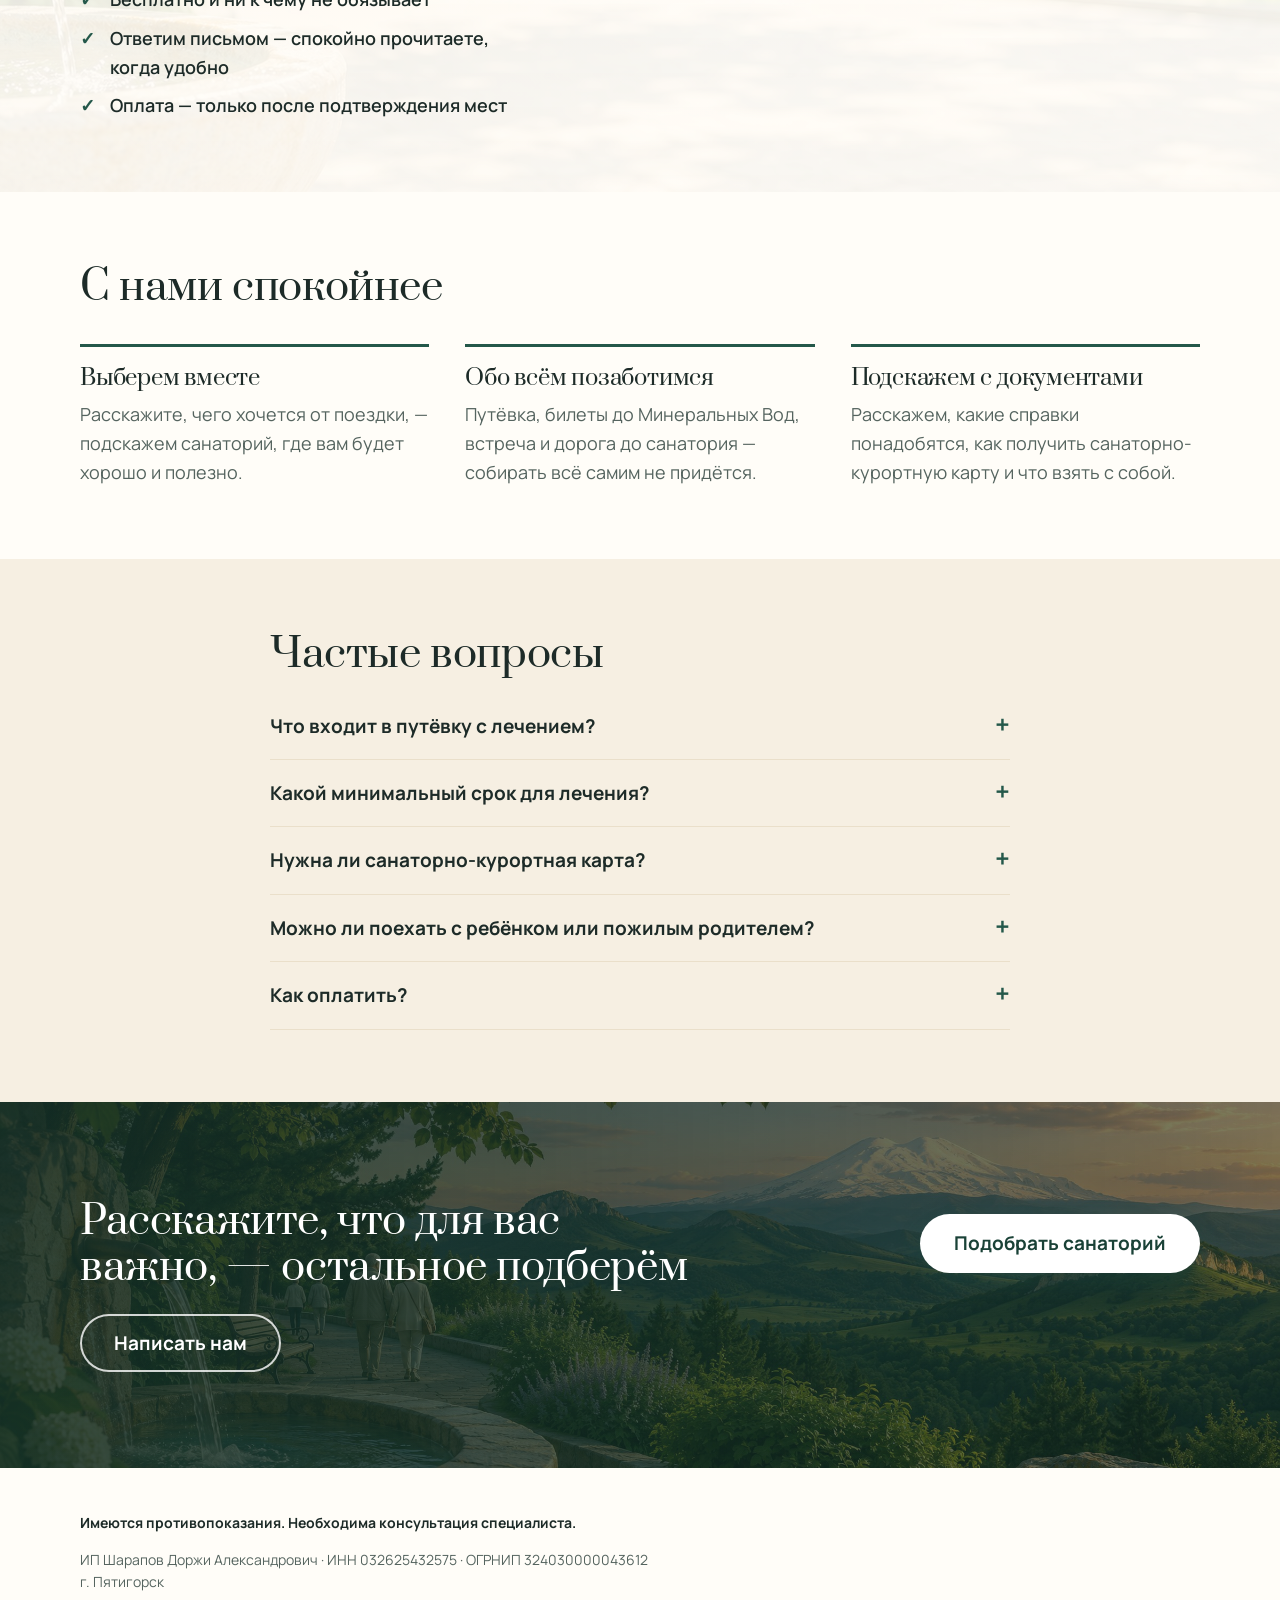
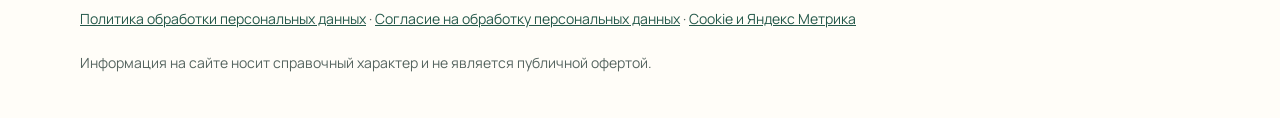
==== commit 47060dbb: "Заявки по почте: email обязателен, телефон по желанию; тексты, политика, согласие, приёмник Co-Autho" ====
--- a/index.html
+++ b/index.html
@@ -15,7 +15,7 @@
 <meta name="theme-color" content="#24584A">
 <link rel="preconnect" href="https://fonts.googleapis.com">
 <link rel="stylesheet" href="https://fonts.googleapis.com/css2?family=Prata&family=Manrope:wght@400;500;600;700;800&display=swap">
-<link rel="stylesheet" href="/style.css?v=14">
+<link rel="stylesheet" href="/style.css?v=15">
 </head>
 <body data-g="g0">
 <header class="top">
@@ -37,8 +37,8 @@
       <p class="lead" id="heroLead">Подскажем, в каком санатории Кисловодска, Ессентуков, Пятигорска или Железноводска вам будет хорошо, — и поможем всё устроить: путёвку по цене санатория, дорогу и встречу на месте.</p>
       <div class="hero-actions">
         <a class="btn btn-lg" href="#quiz" data-goal="cta_hero">Подобрать санаторий</a>
-        <button type="button" class="btn ghost btn-lg" data-callback data-goal="cb_hero">Перезвоните мне</button>
-        <span class="hero-note">Подбор бесплатно · перезвоним в течение рабочего дня</span>
+        <button type="button" class="btn ghost btn-lg" data-callback data-goal="cb_hero">Написать нам</button>
+        <span class="hero-note">Подбор бесплатно · ответим письмом в течение рабочего дня</span>
         <span class="hero-warn">Имеются противопоказания. Необходима консультация специалиста.</span>
       </div>
     </div>
@@ -100,7 +100,7 @@
   </div>
 </section>
 
-<section class="band"><div class="wrap band-in"><div><b>Не знаете, какой курорт выбрать?</b><span>Ответьте на 5 вопросов — предложим 2–3 подходящих санатория.</span></div><div class="band-btns"><a class="btn" href="#quiz" data-goal="cta_resorts">Подобрать санаторий</a><button type="button" class="btn ghost" data-callback data-goal="cta_resorts_cb">Перезвоните мне</button></div></div></section>
+<section class="band"><div class="wrap band-in"><div><b>Не знаете, какой курорт выбрать?</b><span>Ответьте на 5 вопросов — предложим 2–3 подходящих санатория.</span></div><div class="band-btns"><a class="btn" href="#quiz" data-goal="cta_resorts">Подобрать санаторий</a><button type="button" class="btn ghost" data-callback data-goal="cta_resorts_cb">Написать нам</button></div></div></section>
 
 <section id="prices" class="block tint">
   <div class="wrap">
@@ -114,15 +114,15 @@
   </div>
 </section>
 
-<section class="band"><div class="wrap band-in"><div><b>Нужны цены на ваши даты?</b><span>Пришлём стоимость путёвки с лечением на нужные даты и количество человек.</span></div><div class="band-btns"><a class="btn" href="#quiz" data-goal="cta_prices">Узнать цены на мои даты</a><button type="button" class="btn ghost" data-callback data-goal="cta_prices_cb">Перезвоните мне</button></div></div></section>
+<section class="band"><div class="wrap band-in"><div><b>Нужны цены на ваши даты?</b><span>Пришлём стоимость путёвки с лечением на нужные даты и количество человек.</span></div><div class="band-btns"><a class="btn" href="#quiz" data-goal="cta_prices">Узнать цены на мои даты</a><button type="button" class="btn ghost" data-callback data-goal="cta_prices_cb">Написать нам</button></div></div></section>
 
 <section id="how" class="block">
   <div class="wrap">
-    <div class="sec-head"><h2>Как всё будет</h2><p>С первого звонка и до приезда в санаторий с вами на связи один и тот же человек.</p></div>
+    <div class="sec-head"><h2>Как всё будет</h2><p>С первого письма и до приезда в санаторий с вами на связи один и тот же человек.</p></div>
     <ol class="steps">
       <li><b>Вы рассказываете о себе</b><span>Пять простых вопросов: куда хочется, когда, на сколько дней и какой бюджет.</span></li>
       <li><b>Мы ищем санаторий для вас</b><span>Смотрим, где хорошая программа, удобные номера и есть места на ваши даты.</span></li>
-      <li><b>Присылаем 2–3 варианта</b><span>С ценами и понятным описанием, что входит в путёвку. Ответим на любые вопросы.</span></li>
+      <li><b>Присылаем 2–3 варианта на почту</b><span>С ценами и понятным описанием, что входит в путёвку. На вопросы отвечаем там же, в переписке.</span></li>
       <li><b>Помогаем собраться</b><span>Бронируем путёвку, подбираем билеты до Минеральных Вод, вас встретят и довезут до санатория.</span></li>
     </ol>
   </div>
@@ -136,7 +136,7 @@
       <p>Ответьте на 5 вопросов — подберём 2–3 подходящих санатория и пришлём цены на ваши даты.</p>
       <ul class="aside-list">
         <li>Бесплатно и ни к чему не обязывает</li>
-        <li>Перезвоним или напишем в мессенджер — как удобно вам</li>
+        <li>Ответим письмом — спокойно прочитаете, когда удобно</li>
         <li>Оплата — только после подтверждения мест</li>
       </ul>
     </div>
@@ -188,15 +188,10 @@
       </div>
       <div class="qstep" data-step="5">
         <p class="qtitle">Куда прислать подбор?</p>
+        <p class="qhint">Пришлём 2–3 варианта санаториев с ценами письмом — спокойно прочитаете и ответите, когда удобно.</p>
         <label class="fld">Как к вам обращаться<input name="name" id="name" autocomplete="name" required></label>
-        <label class="fld">Телефон<input name="phone" id="phone" type="tel" autocomplete="tel" value="+7 " required></label>
-        <p class="qhint">Как удобнее связаться</p>
-        <div class="opts four">
-          <label><input type="radio" name="channel" value="Перезвонить" checked>Звонок</label>
-          <label><input type="radio" name="channel" value="WhatsApp">WhatsApp</label>
-          <label><input type="radio" name="channel" value="Telegram">Telegram</label>
-          <label><input type="radio" name="channel" value="MAX">MAX</label>
-        </div>
+        <label class="fld">Электронная почта<input name="email" id="email" type="email" autocomplete="email" inputmode="email" placeholder="name@mail.ru" required></label>
+        <label class="fld">Телефон <small class="fld-note">— необязательно, если захотите, чтобы мы позвонили</small><input name="phone" id="phone" type="tel" autocomplete="tel" placeholder="+7"></label>
         <label class="fld">Комментарий, если есть <small class="fld-note">— без диагнозов и медицинских данных</small><textarea name="comment" id="comment" rows="2" placeholder="Пожелания, город отправления"></textarea></label>
         <label class="chk"><input type="checkbox" name="privacy_consent" id="privacy_consent" value="yes" required><span>Согласен на обработку персональных данных на условиях <a href="/consent.html" target="_blank">согласия</a> и <a href="/privacy.html" target="_blank">политики</a></span></label>
       </div>
@@ -210,7 +205,7 @@
     </form>
     <div class="done" id="done" hidden>
       <h3>Спасибо, заявка принята</h3>
-      <p>Подберём санатории и свяжемся с вами в течение рабочего дня.</p>
+      <p>Пришлём варианты санаториев на вашу почту в течение рабочего дня. Если письма нет — загляните в папку «Спам».</p>
     </div>
   </div>
 </section>
@@ -238,7 +233,7 @@
 </section>
 
 <section class="cta">
-  <div class="wrap cta-in"><h2>Расскажите, что для вас важно, — остальное подберём</h2><a class="btn btn-lg light" href="#quiz" data-goal="cta_bottom">Подобрать санаторий</a><button type="button" class="btn btn-lg ghost-light" data-callback data-goal="cb_bottom">Перезвоните мне</button></div>
+  <div class="wrap cta-in"><h2>Расскажите, что для вас важно, — остальное подберём</h2><a class="btn btn-lg light" href="#quiz" data-goal="cta_bottom">Подобрать санаторий</a><button type="button" class="btn btn-lg ghost-light" data-callback data-goal="cb_bottom">Написать нам</button></div>
 </section>
 
 <footer class="foot">
@@ -253,20 +248,21 @@
 <div class="cb" id="cb" hidden role="dialog" aria-modal="true" aria-labelledby="cbTitle">
   <form class="cb-box" id="cbForm" novalidate>
     <button type="button" class="cb-x" data-cb-close aria-label="Закрыть">×</button>
-    <h3 id="cbTitle">Перезвоним и подберём санаторий</h3>
-    <p class="qhint">Оставьте номер — менеджер перезвонит в течение рабочего дня.</p>
+    <h3 id="cbTitle">Напишем вам на почту</h3>
+    <p class="qhint">Оставьте имя и почту — пришлём варианты санаториев и ответим на вопросы письмом.</p>
     <label class="fld">Как к вам обращаться<input name="name" id="cbName" autocomplete="name" required></label>
-    <label class="fld">Телефон<input name="phone" id="cbPhone" type="tel" autocomplete="tel" value="+7 " required></label>
-    <label class="fld">Удобное время<select name="time" id="cbTime"><option>Любое</option><option>Утром (9–12)</option><option>Днём (12–17)</option><option>Вечером (17–20)</option></select></label>
+    <label class="fld">Электронная почта<input name="email" id="cbEmail" type="email" autocomplete="email" inputmode="email" placeholder="name@mail.ru" required></label>
+    <label class="fld">Ваш вопрос или пожелания <small class="fld-note">— необязательно, без диагнозов</small><textarea name="comment" id="cbComment" rows="2" placeholder="Курорт, даты, сколько человек"></textarea></label>
+    <label class="fld">Телефон <small class="fld-note">— необязательно, если удобнее созвониться</small><input name="phone" id="cbPhone" type="tel" autocomplete="tel" placeholder="+7"></label>
     <label class="chk"><input type="checkbox" name="privacy_consent" id="cbConsent" value="yes" required><span>Согласен на обработку персональных данных на условиях <a href="/consent.html" target="_blank">согласия</a> и <a href="/privacy.html" target="_blank">политики</a></span></label>
-    <button type="submit" class="btn btn-lg" id="cbSend">Жду звонка</button>
+    <button type="submit" class="btn btn-lg" id="cbSend">Получить ответ на почту</button>
     <p class="qstatus" id="cbStatus" role="status"></p>
-    <div class="cb-done" id="cbDone" hidden><h3>Спасибо!</h3><p>Перезвоним в течение рабочего дня.</p></div>
+    <div class="cb-done" id="cbDone" hidden><h3>Спасибо!</h3><p>Напишем вам на почту в течение рабочего дня. Если письма нет — загляните в «Спам».</p></div>
   </form>
 </div>
-<div class="sticky" id="sticky"><a class="btn" href="#quiz" data-goal="cta_sticky">Подобрать санаторий</a><button type="button" class="btn ghost" data-callback data-goal="cb_sticky" aria-label="Заказать обратный звонок">Перезвоните</button></div>
+<div class="sticky" id="sticky"><a class="btn" href="#quiz" data-goal="cta_sticky">Подобрать санаторий</a><button type="button" class="btn ghost" data-callback data-goal="cb_sticky" aria-label="Написать нам">Написать</button></div>
 <div class="ck" id="ck" hidden><p>Сайт использует cookie и сервис Яндекс Метрика для статистики посещений. Продолжая пользоваться сайтом, вы соглашаетесь с этим. Подробнее — в <a href="/privacy.html#cookie">политике</a>.</p><button type="button" class="btn btn-sm" id="ckOk">Понятно</button></div>
-<script src="/config.js?v=14"></script>
-<script src="/app.js?v=14"></script>
+<script src="/config.js?v=15"></script>
+<script src="/app.js?v=15"></script>
 </body>
 </html>
